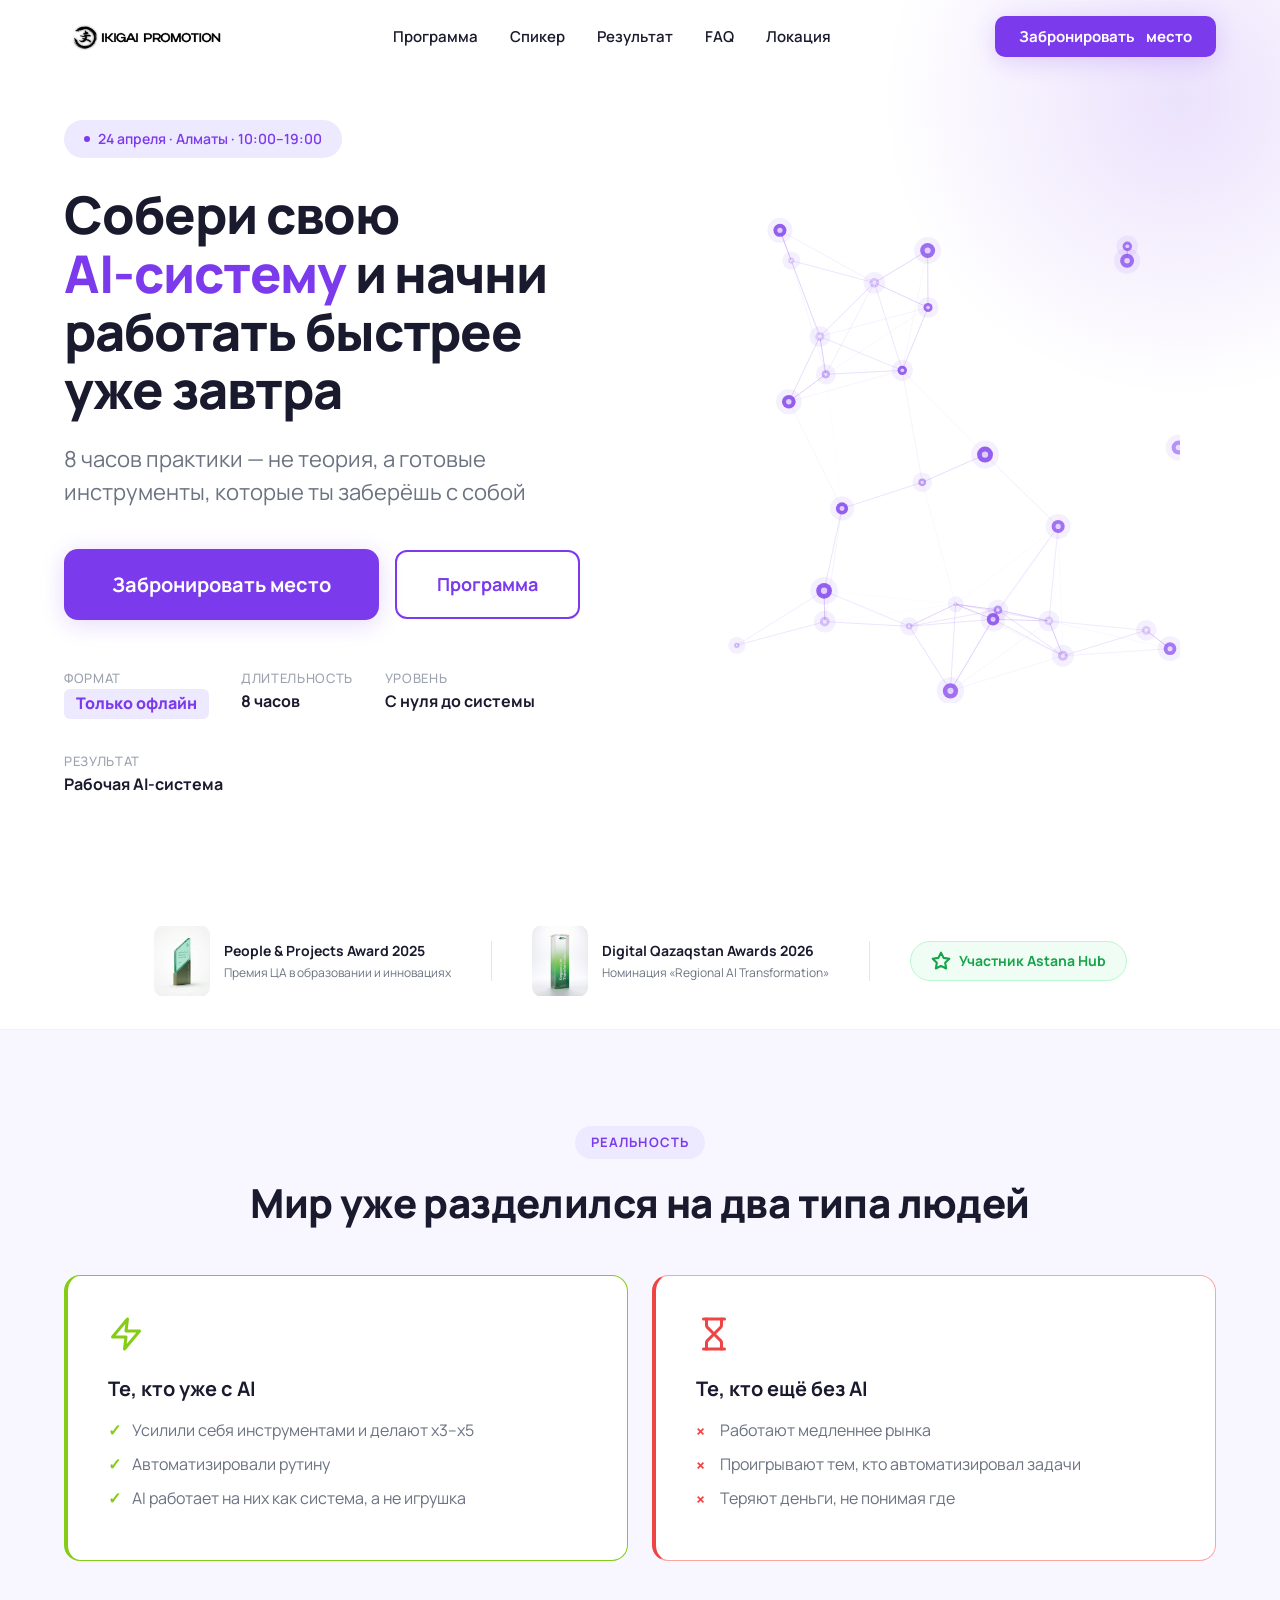
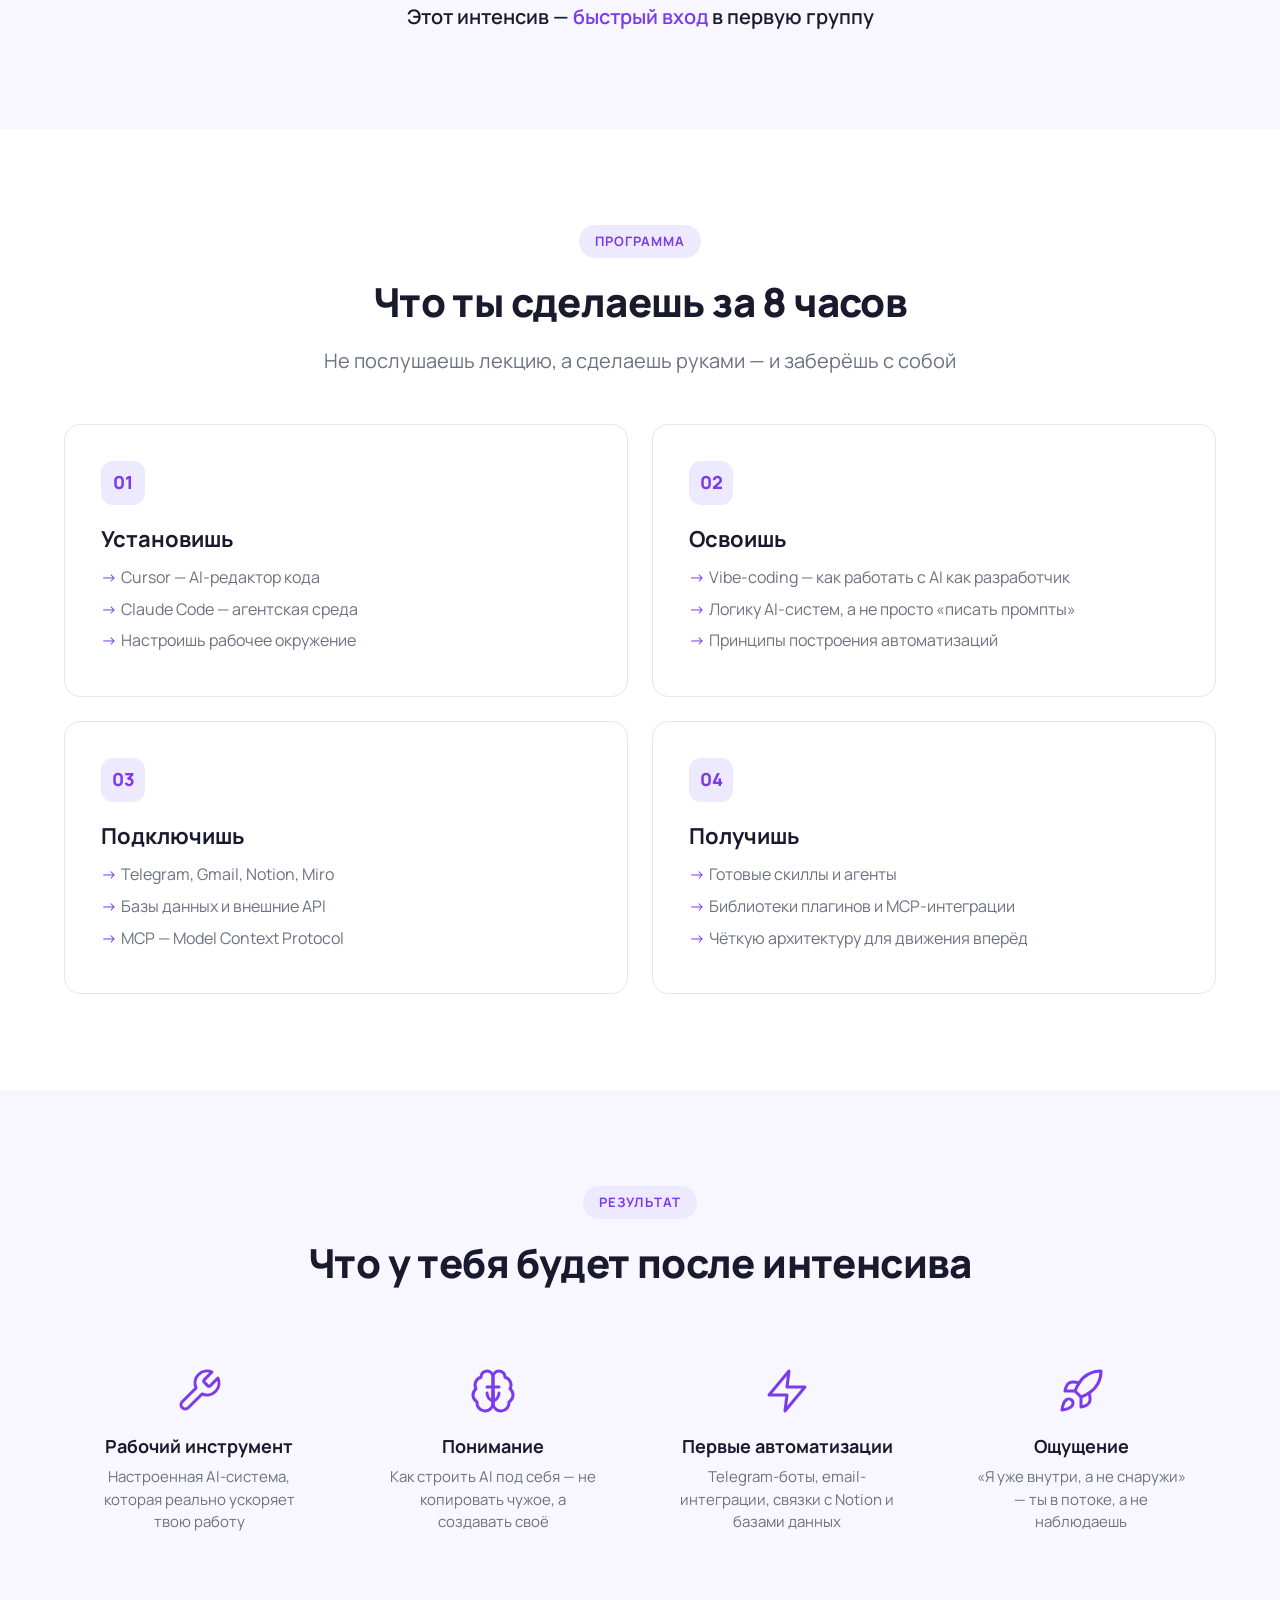
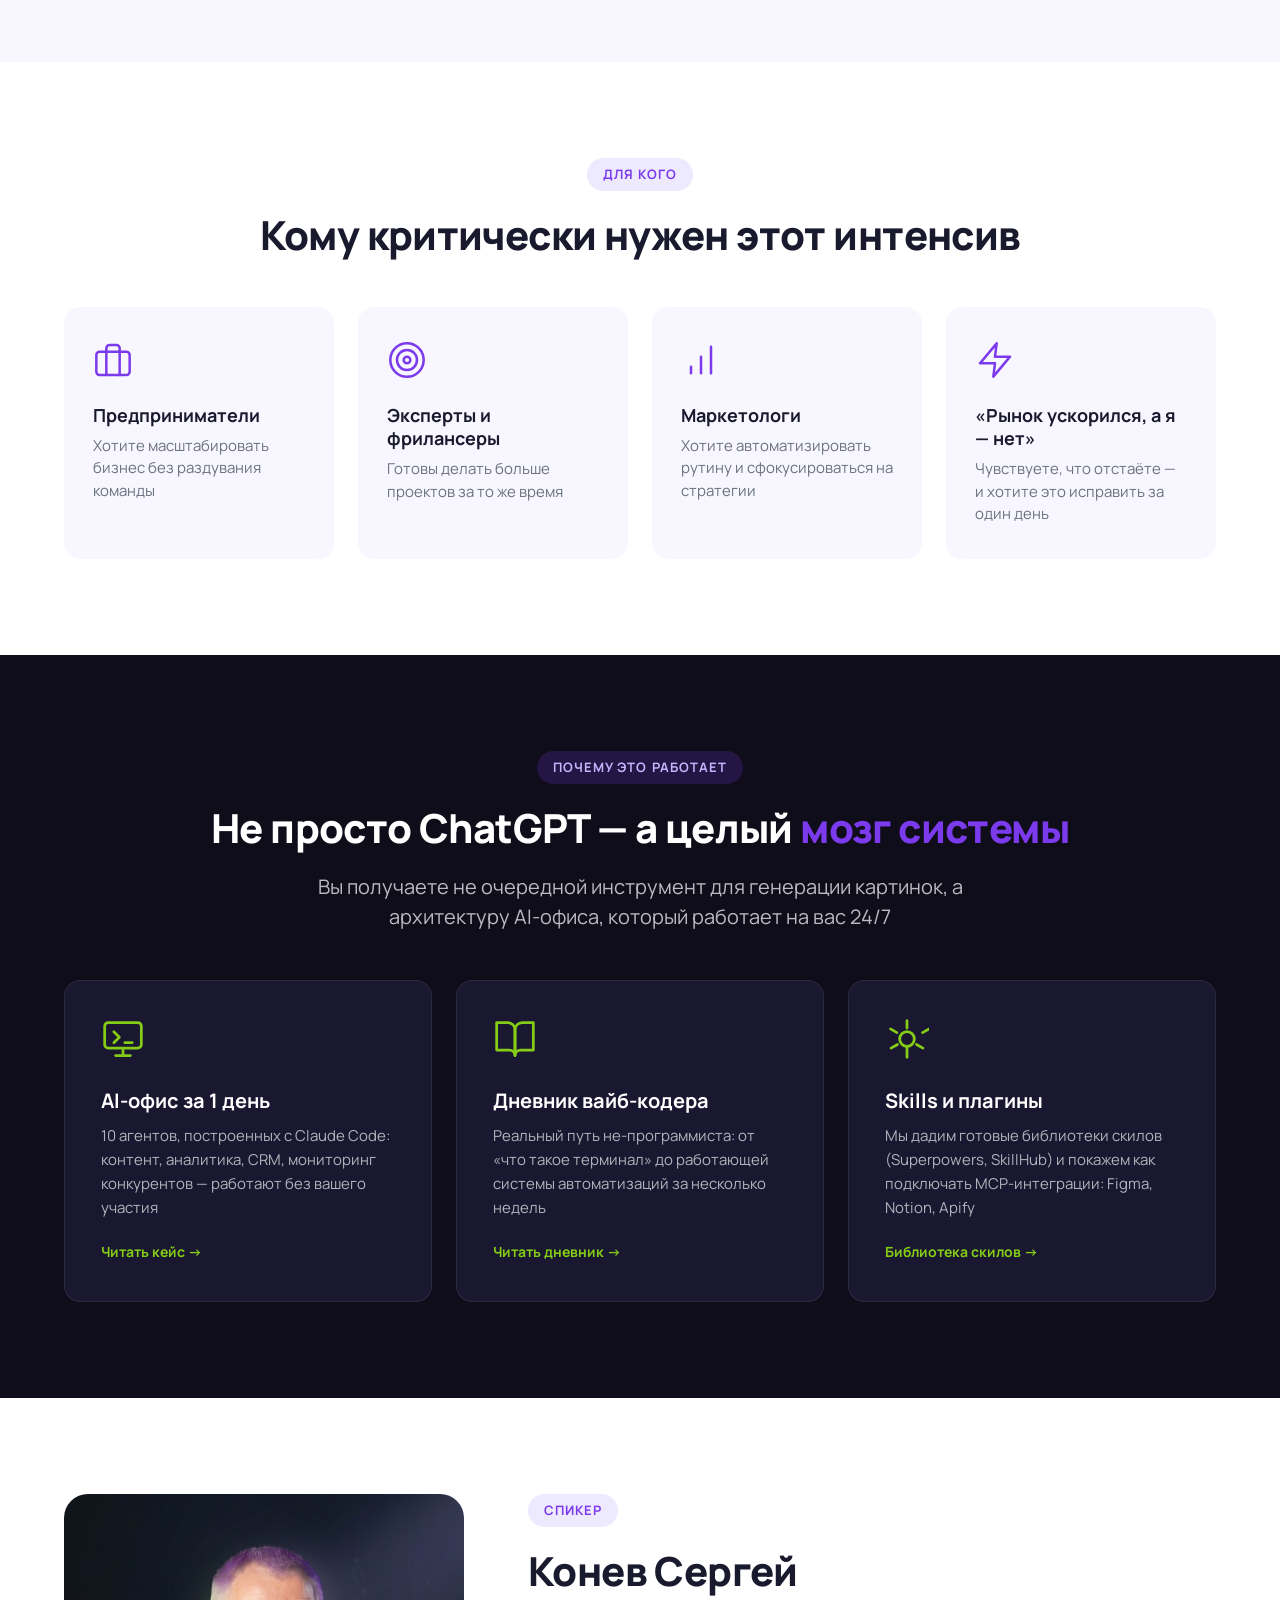
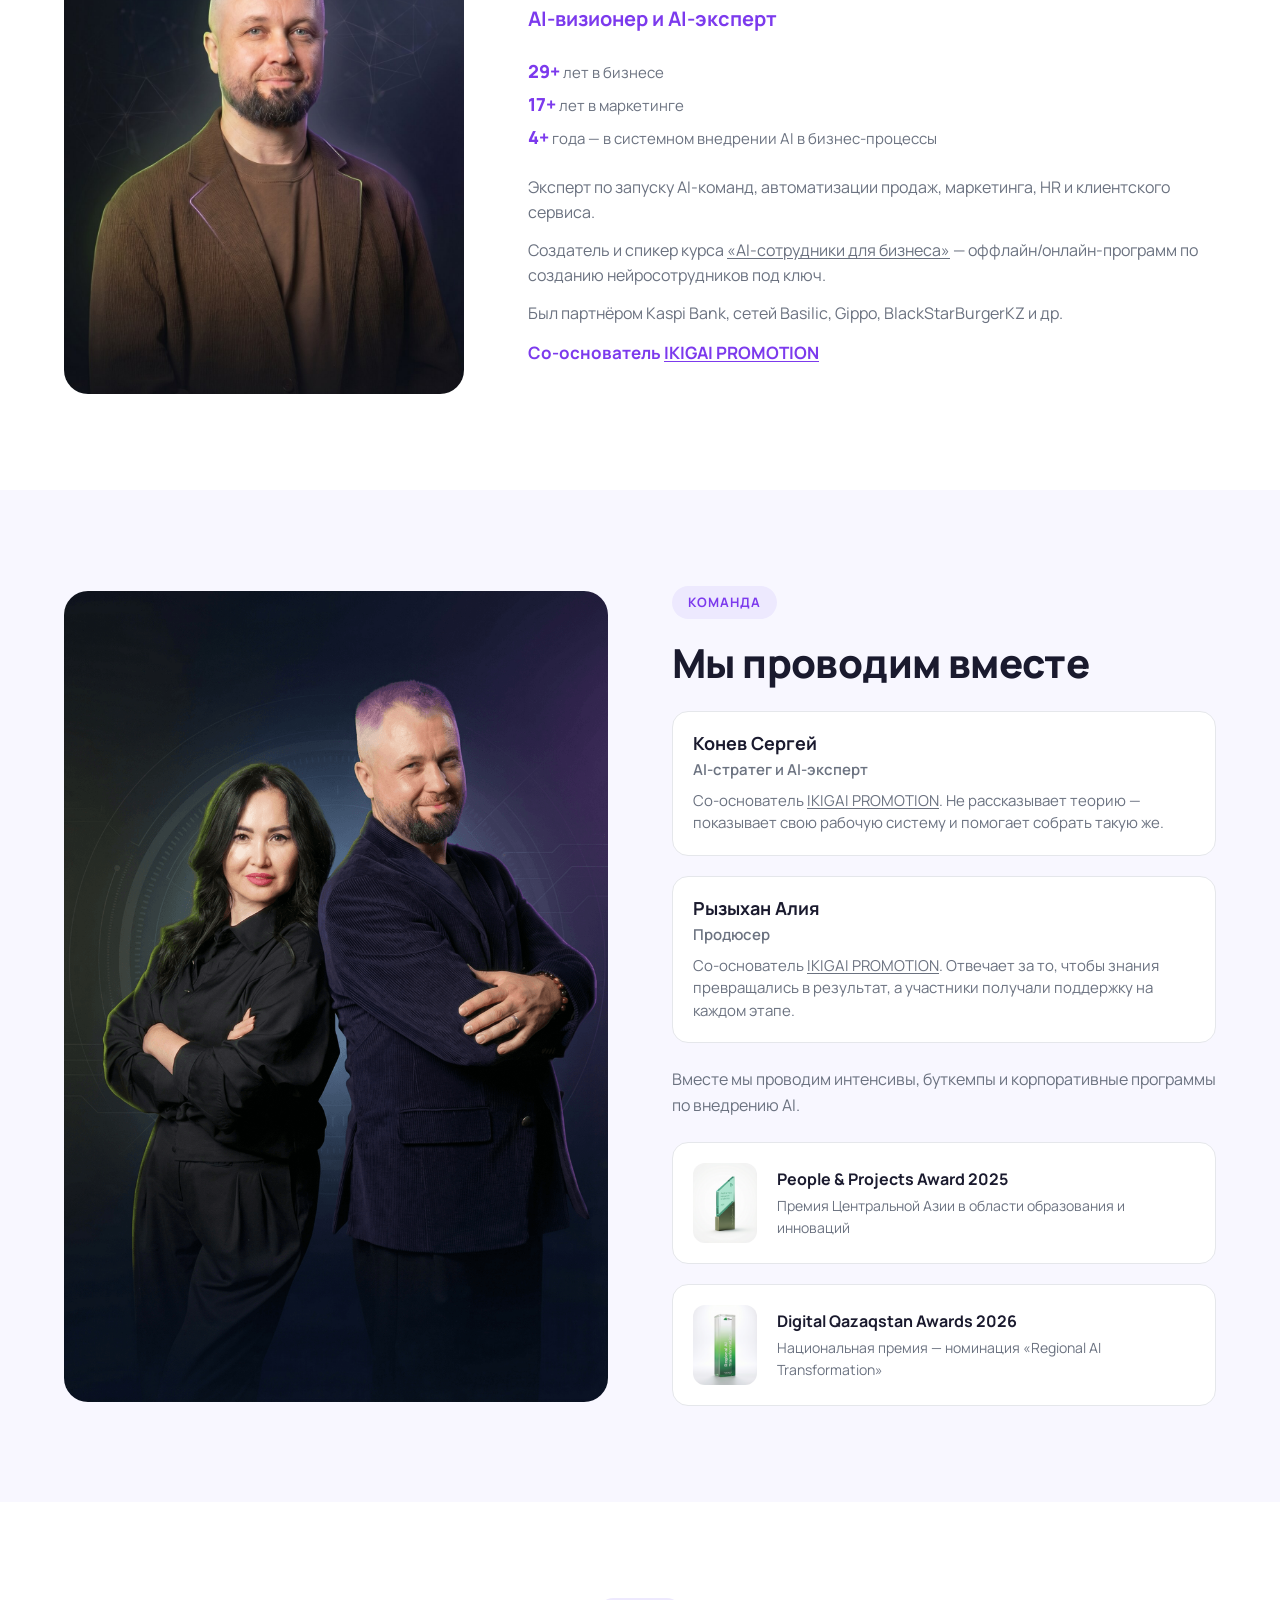
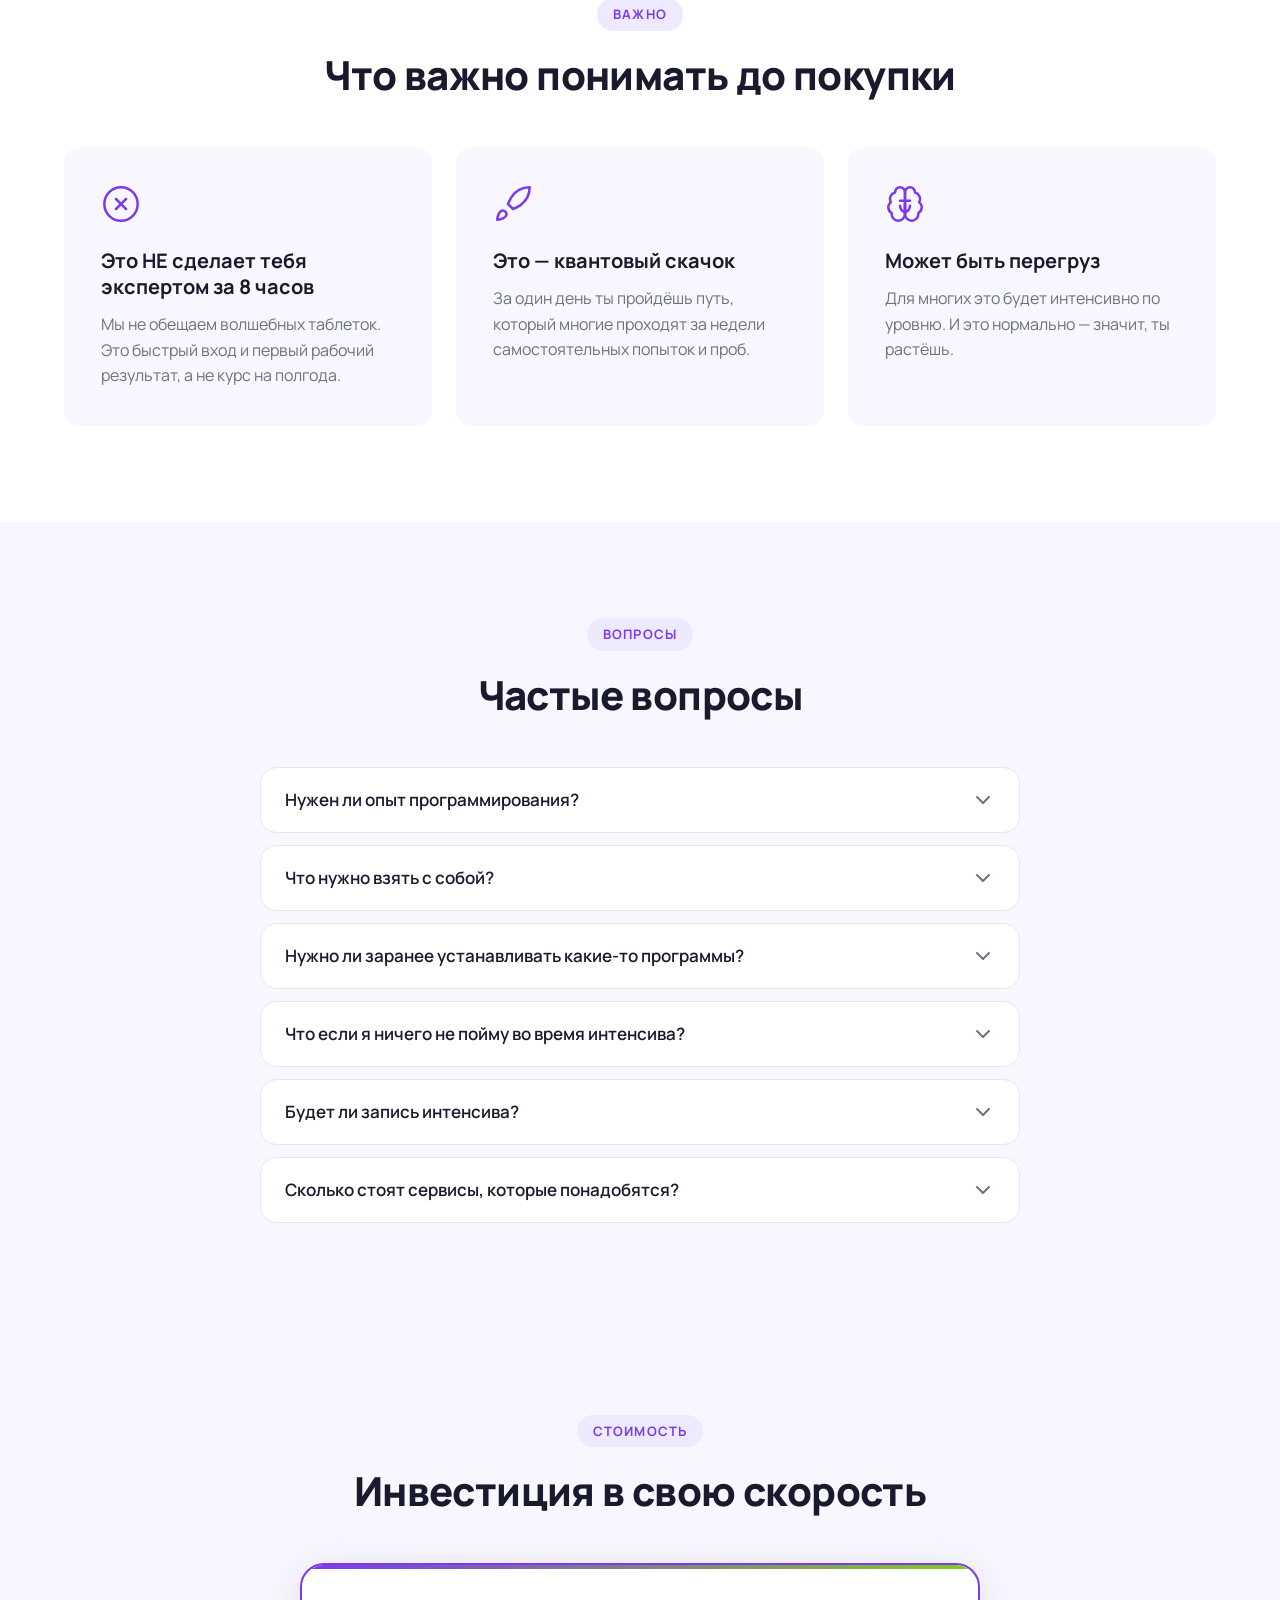
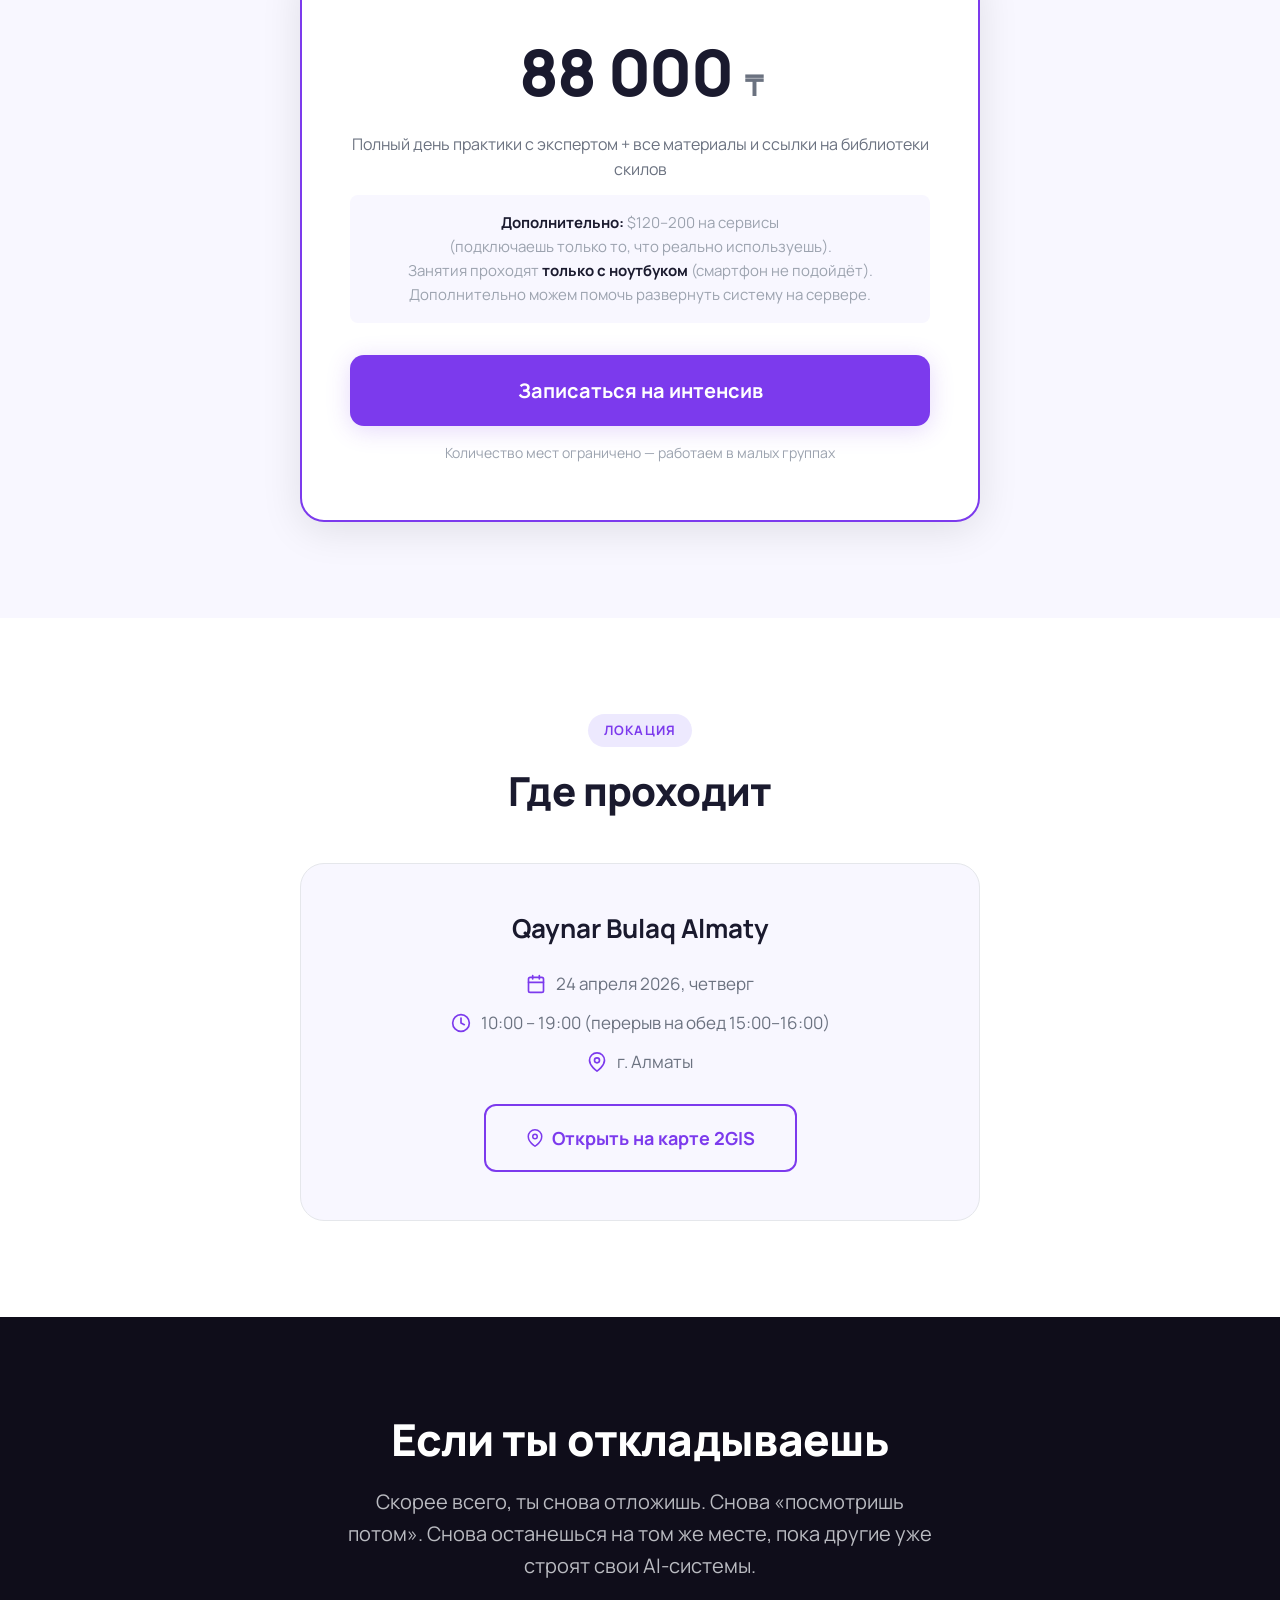
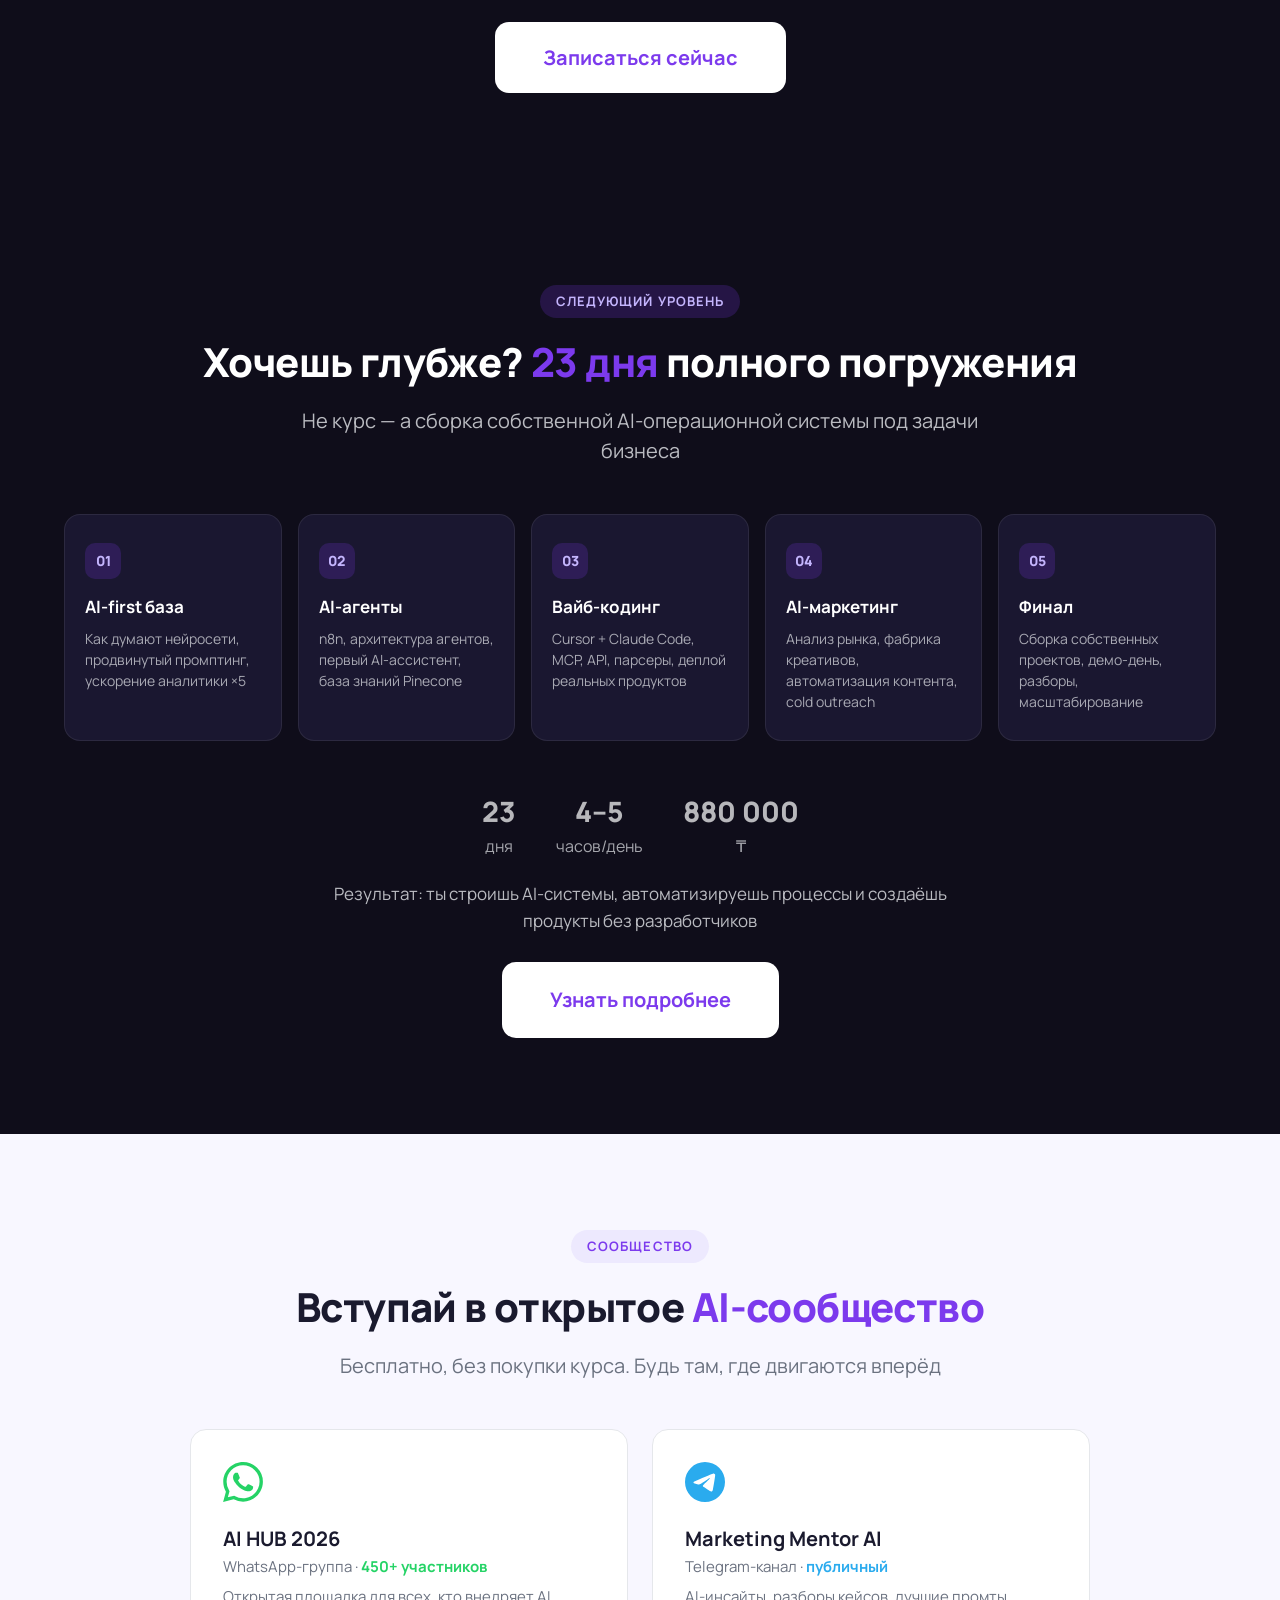
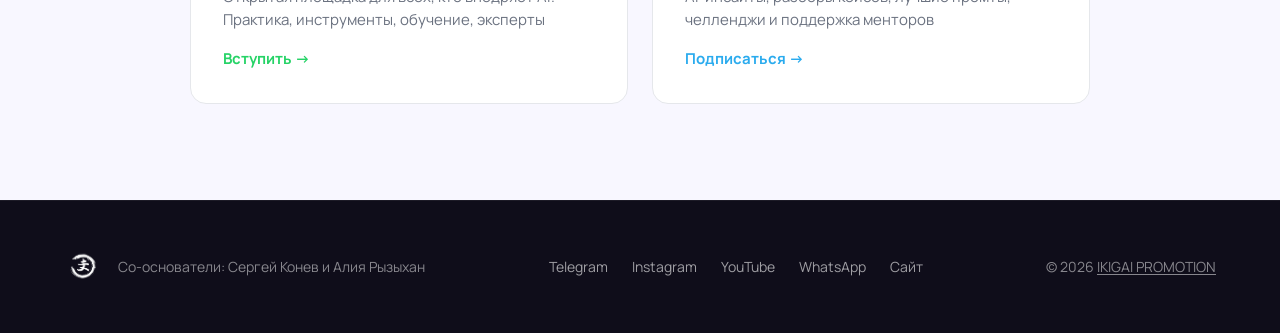
==== index.html @ 39a57497 "feat: лендинг AI-интенсива за 1 день — полная версия Включает: hero с датой, FAQ аккордеон, venue с " ====
<!DOCTYPE html>
<html lang="ru">
<head>
  <meta charset="UTF-8">
  <meta name="viewport" content="width=device-width, initial-scale=1.0">
  <title>AI-Интенсив за 1 день — IKIGAI PROMOTION</title>
  <meta name="description" content="Собери свою AI-систему и начни работать быстрее уже завтра. 8 часов практики: Cursor, Claude Code, MCP, автоматизации.">
  <link rel="icon" href="assets/favicon.png" type="image/png">
  <link rel="preconnect" href="https://fonts.googleapis.com">
  <link rel="preconnect" href="https://fonts.gstatic.com" crossorigin>
  <link href="https://fonts.googleapis.com/css2?family=Manrope:wght@400;500;600;700;800&display=swap" rel="stylesheet">
  <link rel="stylesheet" href="css/styles.css">
</head>
<body>

  <!-- ========== HEADER ========== -->
  <header class="header" id="header">
    <div class="container header__inner">
      <img src="assets/logo-dark.png" alt="IKIGAI PROMOTION" class="header__logo">
      <nav class="header__nav">
        <a href="#program" class="header__nav-link">Программа</a>
        <a href="#speaker" class="header__nav-link">Спикер</a>
        <a href="#results" class="header__nav-link">Результат</a>
        <a href="#faq" class="header__nav-link">FAQ</a>
        <a href="#venue" class="header__nav-link">Локация</a>
      </nav>
      <button type="button" class="btn btn--primary header__cta open-modal">
        <span>Забронировать&nbsp;</span>место
      </button>
    </div>
  </header>

  <!-- ========== 1. HERO ========== -->
  <section class="hero section" id="hero">
    <div class="container">
      <div class="hero__grid">
        <div class="hero__content fade-up">
          <div class="hero__badge">
            <span></span> 24 апреля &middot; Алматы &middot; 10:00&ndash;19:00
          </div>
          <h1>Собери свою <span class="highlight">AI&#8209;систему</span> и начни работать быстрее уже завтра</h1>
          <p class="hero__sub">8 часов практики &mdash; не теория, а готовые инструменты, которые ты заберёшь с собой</p>
          <div class="hero__cta">
            <button type="button" class="btn btn--primary btn--lg open-modal">Забронировать место</button>
            <a href="#program" class="btn btn--outline">Программа</a>
          </div>
          <div class="hero__meta">
            <div class="hero__meta-item hero__meta-item--accent">
              <span class="hero__meta-label">Формат</span>
              <span class="hero__meta-value">Только офлайн</span>
            </div>
            <div class="hero__meta-item">
              <span class="hero__meta-label">Длительность</span>
              <span class="hero__meta-value">8 часов</span>
            </div>
            <div class="hero__meta-item">
              <span class="hero__meta-label">Уровень</span>
              <span class="hero__meta-value">С нуля до системы</span>
            </div>
            <div class="hero__meta-item">
              <span class="hero__meta-label">Результат</span>
              <span class="hero__meta-value">Рабочая AI-система</span>
            </div>
          </div>
        </div>
        <div class="hero__visual fade-up">
          <div class="neural-net" id="neuralNet">
            <canvas id="neuralCanvas"></canvas>
          </div>
        </div>
      </div>
    </div>
  </section>

  <!-- ========== 1.5 CREDENTIALS ========== -->
  <section class="section credentials" id="credentials">
    <div class="container">
      <div class="credentials__inner fade-up">
        <a href="https://astanahub.com/ru/blog/ikigai-promotion-nominant-premii-people-projects-awards-2025" class="credentials__item credentials__link" target="_blank" rel="noopener">
          <div class="credentials__icon">
            <img src="award_people_projects.png" alt="People & Projects Award 2025">
          </div>
          <div class="credentials__text">
            <strong>People &amp; Projects Award 2025</strong>
            <span>Премия ЦА в образовании и инновациях</span>
          </div>
        </a>
        <div class="credentials__divider"></div>
        <a href="https://astanahub.com/ru/blog/ikigai-promotion-stala-pobeditelem-digital-qazaqstan-awards-2026-v-nominatsii-regional-ai-transformat" class="credentials__item credentials__link" target="_blank" rel="noopener">
          <div class="credentials__icon">
            <img src="award_digital_qazaqstan.png" alt="Digital Qazaqstan Awards 2026">
          </div>
          <div class="credentials__text">
            <strong>Digital Qazaqstan Awards 2026</strong>
            <span>Номинация &laquo;Regional AI Transformation&raquo;</span>
          </div>
        </a>
        <div class="credentials__divider"></div>
        <a href="https://astanahub.com/account/v2/company/13708/profile/activity/" class="credentials__item credentials__link" target="_blank" rel="noopener">
          <div class="credentials__badge-ah">
            <svg width="20" height="20" viewBox="0 0 24 24" fill="none" stroke="#16a34a" stroke-width="2.5" stroke-linecap="round" stroke-linejoin="round"><path d="M12 2l3.09 6.26L22 9.27l-5 4.87 1.18 6.88L12 17.77l-6.18 3.25L7 14.14 2 9.27l6.91-1.01L12 2z"/></svg>
            <span>Участник Astana Hub</span>
          </div>
        </a>
      </div>
    </div>
  </section>

  <!-- ========== 2. PROBLEM ========== -->
  <section class="section section--alt" id="problem">
    <div class="container">
      <div class="section-header fade-up">
        <div class="section-tag">Реальность</div>
        <h2>Мир уже разделился на&nbsp;два типа людей</h2>
      </div>
      <div class="problem__grid fade-up">
        <div class="problem__card problem__card--positive glow-card">
          <div class="problem__card-icon">
            <svg width="36" height="36" viewBox="0 0 24 24" fill="none" stroke="#84CC16" stroke-width="2" stroke-linecap="round" stroke-linejoin="round"><polygon points="13 2 3 14 12 14 11 22 21 10 12 10 13 2"/></svg>
          </div>
          <h3>Те, кто уже с AI</h3>
          <ul>
            <li>Усилили себя инструментами и делают x3&ndash;x5</li>
            <li>Автоматизировали рутину</li>
            <li>AI работает на них как система, а не игрушка</li>
          </ul>
        </div>
        <div class="problem__card problem__card--negative glow-card">
          <div class="problem__card-icon">
            <svg width="36" height="36" viewBox="0 0 24 24" fill="none" stroke="#EF4444" stroke-width="2" stroke-linecap="round" stroke-linejoin="round"><path d="M5 22h14"/><path d="M5 2h14"/><path d="M17 22v-4.172a2 2 0 0 0-.586-1.414L12 12l-4.414 4.414A2 2 0 0 0 7 17.828V22"/><path d="M7 2v4.172a2 2 0 0 0 .586 1.414L12 12l4.414-4.414A2 2 0 0 0 17 6.172V2"/></svg>
          </div>
          <h3>Те, кто ещё без AI</h3>
          <ul>
            <li>Работают медленнее рынка</li>
            <li>Проигрывают тем, кто автоматизировал задачи</li>
            <li>Теряют деньги, не понимая где</li>
          </ul>
        </div>
      </div>
      <p class="problem__bottom fade-up">
        Этот интенсив &mdash; <span class="highlight">быстрый вход</span> в&nbsp;первую группу
      </p>
    </div>
  </section>

  <!-- ========== 3. PROGRAM ========== -->
  <section class="section" id="program">
    <div class="container">
      <div class="section-header fade-up">
        <div class="section-tag">Программа</div>
        <h2>Что ты сделаешь за&nbsp;8 часов</h2>
        <p class="section-subtitle">Не послушаешь лекцию, а сделаешь руками &mdash; и заберёшь с собой</p>
      </div>
      <div class="program__grid">
        <div class="program__card glow-card fade-up">
          <div class="program__card-num">01</div>
          <h3>Установишь</h3>
          <ul>
            <li>Cursor &mdash; AI-редактор кода</li>
            <li>Claude Code &mdash; агентская среда</li>
            <li>Настроишь рабочее окружение</li>
          </ul>
        </div>
        <div class="program__card glow-card fade-up">
          <div class="program__card-num">02</div>
          <h3>Освоишь</h3>
          <ul>
            <li>Vibe-coding &mdash; как работать с AI как разработчик</li>
            <li>Логику AI-систем, а не просто &laquo;писать промпты&raquo;</li>
            <li>Принципы построения автоматизаций</li>
          </ul>
        </div>
        <div class="program__card glow-card fade-up">
          <div class="program__card-num">03</div>
          <h3>Подключишь</h3>
          <ul>
            <li>Telegram, Gmail, Notion, Miro</li>
            <li>Базы данных и внешние API</li>
            <li>MCP &mdash; Model Context Protocol</li>
          </ul>
        </div>
        <div class="program__card glow-card fade-up">
          <div class="program__card-num">04</div>
          <h3>Получишь</h3>
          <ul>
            <li>Готовые скиллы и агенты</li>
            <li>Библиотеки плагинов и MCP-интеграции</li>
            <li>Чёткую архитектуру для движения вперёд</li>
          </ul>
        </div>
      </div>
    </div>
  </section>

  <!-- ========== 4. RESULTS ========== -->
  <section class="section section--alt" id="results">
    <div class="container">
      <div class="section-header fade-up">
        <div class="section-tag">Результат</div>
        <h2>Что у тебя будет после интенсива</h2>
      </div>
      <div class="results__grid">
        <div class="results__card fade-up">
          <div class="results__icon">
            <svg width="48" height="48" viewBox="0 0 24 24" fill="none" stroke="#7C3AED" stroke-width="1.5" stroke-linecap="round" stroke-linejoin="round"><path d="M14.7 6.3a1 1 0 0 0 0 1.4l1.6 1.6a1 1 0 0 0 1.4 0l3.77-3.77a6 6 0 0 1-7.94 7.94l-6.91 6.91a2.12 2.12 0 0 1-3-3l6.91-6.91a6 6 0 0 1 7.94-7.94l-3.76 3.76z"/></svg>
          </div>
          <h3>Рабочий инструмент</h3>
          <p>Настроенная AI-система, которая реально ускоряет твою работу</p>
        </div>
        <div class="results__card fade-up">
          <div class="results__icon">
            <svg width="48" height="48" viewBox="0 0 24 24" fill="none" stroke="#7C3AED" stroke-width="1.5" stroke-linecap="round" stroke-linejoin="round"><path d="M12 5a3 3 0 1 0-5.997.125 4 4 0 0 0-2.526 5.77 4 4 0 0 0 .556 6.588A4 4 0 1 0 12 18Z"/><path d="M12 5a3 3 0 1 1 5.997.125 4 4 0 0 1 2.526 5.77 4 4 0 0 1-.556 6.588A4 4 0 1 1 12 18Z"/><path d="M15 13a4.5 4.5 0 0 1-3 4 4.5 4.5 0 0 1-3-4"/><path d="M12 18v-6"/><path d="M9 10h6"/></svg>
          </div>
          <h3>Понимание</h3>
          <p>Как строить AI под себя &mdash; не копировать чужое, а создавать своё</p>
        </div>
        <div class="results__card fade-up">
          <div class="results__icon">
            <svg width="48" height="48" viewBox="0 0 24 24" fill="none" stroke="#7C3AED" stroke-width="1.5" stroke-linecap="round" stroke-linejoin="round"><polygon points="13 2 3 14 12 14 11 22 21 10 12 10 13 2"/></svg>
          </div>
          <h3>Первые автоматизации</h3>
          <p>Telegram-боты, email-интеграции, связки с Notion и базами данных</p>
        </div>
        <div class="results__card fade-up">
          <div class="results__icon">
            <svg width="48" height="48" viewBox="0 0 24 24" fill="none" stroke="#7C3AED" stroke-width="1.5" stroke-linecap="round" stroke-linejoin="round"><path d="M4.5 16.5c-1.5 1.26-2 5-2 5s3.74-.5 5-2c.71-.84.7-2.13-.09-2.91a2.18 2.18 0 0 0-2.91-.09z"/><path d="m12 15-3-3a22 22 0 0 1 2-3.95A12.88 12.88 0 0 1 22 2c0 2.72-.78 7.5-6 11a22.35 22.35 0 0 1-4 2z"/><path d="M9 12H4s.55-3.03 2-4c1.62-1.08 5 0 5 0"/><path d="M12 15v5s3.03-.55 4-2c1.08-1.62 0-5 0-5"/></svg>
          </div>
          <h3>Ощущение</h3>
          <p>&laquo;Я уже внутри, а не снаружи&raquo; &mdash; ты в потоке, а не наблюдаешь</p>
        </div>
      </div>
    </div>
  </section>

  <!-- ========== 5. AUDIENCE ========== -->
  <section class="section" id="audience">
    <div class="container">
      <div class="section-header fade-up">
        <div class="section-tag">Для кого</div>
        <h2>Кому критически нужен этот интенсив</h2>
      </div>
      <div class="audience__grid">
        <div class="audience__card glow-card fade-up">
          <div class="audience__emoji">
            <svg width="40" height="40" viewBox="0 0 24 24" fill="none" stroke="#7C3AED" stroke-width="1.5" stroke-linecap="round" stroke-linejoin="round"><rect width="20" height="14" x="2" y="7" rx="2" ry="2"/><path d="M16 21V5a2 2 0 0 0-2-2h-4a2 2 0 0 0-2 2v16"/></svg>
          </div>
          <h3>Предприниматели</h3>
          <p>Хотите масштабировать бизнес без раздувания команды</p>
        </div>
        <div class="audience__card glow-card fade-up">
          <div class="audience__emoji">
            <svg width="40" height="40" viewBox="0 0 24 24" fill="none" stroke="#7C3AED" stroke-width="1.5" stroke-linecap="round" stroke-linejoin="round"><circle cx="12" cy="12" r="10"/><circle cx="12" cy="12" r="6"/><circle cx="12" cy="12" r="2"/></svg>
          </div>
          <h3>Эксперты и фрилансеры</h3>
          <p>Готовы делать больше проектов за то же время</p>
        </div>
        <div class="audience__card glow-card fade-up">
          <div class="audience__emoji">
            <svg width="40" height="40" viewBox="0 0 24 24" fill="none" stroke="#7C3AED" stroke-width="1.5" stroke-linecap="round" stroke-linejoin="round"><line x1="12" y1="20" x2="12" y2="10"/><line x1="18" y1="20" x2="18" y2="4"/><line x1="6" y1="20" x2="6" y2="16"/></svg>
          </div>
          <h3>Маркетологи</h3>
          <p>Хотите автоматизировать рутину и сфокусироваться на стратегии</p>
        </div>
        <div class="audience__card glow-card fade-up">
          <div class="audience__emoji">
            <svg width="40" height="40" viewBox="0 0 24 24" fill="none" stroke="#7C3AED" stroke-width="1.5" stroke-linecap="round" stroke-linejoin="round"><path d="M13 2L3 14h9l-1 8 10-12h-9l1-8z"/></svg>
          </div>
          <h3>&laquo;Рынок ускорился, а я &mdash; нет&raquo;</h3>
          <p>Чувствуете, что отстаёте &mdash; и хотите это исправить за один день</p>
        </div>
      </div>
    </div>
  </section>

  <!-- ========== 5.5 POWER — Сила Claude Code ========== -->
  <section class="section section--dark" id="power">
    <div class="container">
      <div class="section-header fade-up">
        <div class="section-tag">Почему это работает</div>
        <h2>Не просто ChatGPT &mdash; а целый <span class="highlight">мозг системы</span></h2>
        <p class="section-subtitle" style="color: var(--text-on-dark); opacity: 0.8;">Вы получаете не очередной инструмент для генерации картинок, а архитектуру AI-офиса, который работает на вас 24/7</p>
      </div>
      <div class="power__grid">
        <div class="power__card fade-up">
          <div class="power__card-icon">
            <svg width="44" height="44" viewBox="0 0 24 24" fill="none" stroke="#84CC16" stroke-width="1.5" stroke-linecap="round" stroke-linejoin="round"><rect x="2" y="3" width="20" height="14" rx="2"/><line x1="8" y1="21" x2="16" y2="21"/><line x1="12" y1="17" x2="12" y2="21"/><path d="m7 8 3 3-3 3"/><line x1="13" y1="14" x2="17" y2="14"/></svg>
          </div>
          <h3>AI-офис за 1 день</h3>
          <p>10 агентов, построенных с Claude Code: контент, аналитика, CRM, мониторинг конкурентов &mdash; работают без вашего участия</p>
          <a href="https://glaze-limburger-b5f.notion.site/AI-IKIGAI-1-10-Claude-Code-33679fffe53a8156b803cc7826e1a08a" class="power__link" target="_blank" rel="noopener">Читать кейс &rarr;</a>
        </div>
        <div class="power__card fade-up">
          <div class="power__card-icon">
            <svg width="44" height="44" viewBox="0 0 24 24" fill="none" stroke="#84CC16" stroke-width="1.5" stroke-linecap="round" stroke-linejoin="round"><path d="M2 3h6a4 4 0 0 1 4 4v14a3 3 0 0 0-3-3H2z"/><path d="M22 3h-6a4 4 0 0 0-4 4v14a3 3 0 0 1 3-3h7z"/></svg>
          </div>
          <h3>Дневник вайб-кодера</h3>
          <p>Реальный путь не-программиста: от &laquo;что такое терминал&raquo; до работающей системы автоматизаций за несколько недель</p>
          <a href="https://glaze-limburger-b5f.notion.site/33279fffe53a81d9a236e1e196877e79" class="power__link" target="_blank" rel="noopener">Читать дневник &rarr;</a>
        </div>
        <div class="power__card fade-up">
          <div class="power__card-icon">
            <svg width="44" height="44" viewBox="0 0 24 24" fill="none" stroke="#84CC16" stroke-width="1.5" stroke-linecap="round" stroke-linejoin="round"><path d="M12 2v4"/><path d="m6.8 15-3.5 2"/><path d="m20.7 17-3.5-2"/><path d="M6.5 8.5 3 6.5"/><path d="M20.5 8.5 24 6.5"/><circle cx="12" cy="12" r="4"/><path d="M12 16v6"/></svg>
          </div>
          <h3>Skills и плагины</h3>
          <p>Мы дадим готовые библиотеки скилов (Superpowers, SkillHub) и покажем как подключать MCP-интеграции: Figma, Notion, Apify</p>
          <a href="https://www.skillhub.club/" class="power__link" target="_blank" rel="noopener">Библиотека скилов &rarr;</a>
        </div>
      </div>
    </div>
  </section>

  <!-- ========== 6. SPEAKER (Конев Сергей) ========== -->
  <section class="section" id="speaker">
    <div class="container">
      <div class="speaker__layout fade-up">
        <div class="speaker__photo">
          <img src="sergey_konev_photo.jpg" alt="Конев Сергей — AI-визионер и AI-эксперт">
        </div>
        <div class="speaker__info">
          <div class="section-tag">Спикер</div>
          <h2>Конев Сергей</h2>
          <p class="speaker__title">AI-визионер и AI-эксперт</p>
          <div class="speaker__stats">
            <div class="speaker__stat"><strong>29+</strong> лет в бизнесе</div>
            <div class="speaker__stat"><strong>17+</strong> лет в маркетинге</div>
            <div class="speaker__stat"><strong>4+</strong> года &mdash; в системном внедрении AI в бизнес-процессы</div>
          </div>
          <div class="speaker__bio">
            <p>Эксперт по запуску AI-команд, автоматизации продаж, маркетинга, HR и клиентского сервиса.</p>
            <p>Создатель и спикер курса <a href="https://ikigaipromotion.kz/aiteamforbusiness" target="_blank" rel="noopener">&laquo;AI-сотрудники для бизнеса&raquo;</a> &mdash; оффлайн/онлайн-программ по созданию нейросотрудников под ключ.</p>
            <p>Был партнёром Kaspi Bank, сетей Basilic, Gippo, BlackStarBurgerKZ и др.</p>
            <p class="speaker__role-highlight">Со-основатель <a href="https://ikigaipromotion.kz/" target="_blank" rel="noopener">IKIGAI PROMOTION</a></p>
          </div>
        </div>
      </div>
    </div>
  </section>

  <!-- ========== 6.5 TEAM (Сергей + Алия) ========== -->
  <section class="section section--alt" id="team">
    <div class="container">
      <div class="team__layout fade-up">
        <div class="team__photo-block">
          <div class="team__photo">
            <img src="team_photo.png" alt="Сергей Конев и Алия Рызыхан — со-основатели IKIGAI PROMOTION">
          </div>
        </div>
        <div class="team__info">
          <div class="section-tag">Команда</div>
          <h2>Мы проводим вместе</h2>
          <div class="team__members">
            <div class="team__member">
              <h3>Конев Сергей</h3>
              <p class="team__member-role">AI-стратег и AI-эксперт</p>
              <p>Со-основатель <a href="https://ikigaipromotion.kz/" target="_blank" rel="noopener">IKIGAI PROMOTION</a>. Не рассказывает теорию &mdash; показывает свою рабочую систему и помогает собрать такую же.</p>
            </div>
            <div class="team__member">
              <h3>Рызыхан Алия</h3>
              <p class="team__member-role">Продюсер</p>
              <p>Со-основатель <a href="https://ikigaipromotion.kz/" target="_blank" rel="noopener">IKIGAI PROMOTION</a>. Отвечает за то, чтобы знания превращались в результат, а участники получали поддержку на каждом этапе.</p>
            </div>
          </div>
          <p class="team__together">Вместе мы проводим интенсивы, буткемпы и корпоративные программы по внедрению AI.</p>
          <div class="team__awards">
            <a href="https://astanahub.com/ru/blog/ikigai-promotion-nominant-premii-people-projects-awards-2025" class="award award--link" target="_blank" rel="noopener">
              <div class="award__icon">
                <img src="award_people_projects.png" alt="People & Projects Award 2025">
              </div>
              <div class="award__text">
                <h4>People &amp; Projects Award 2025</h4>
                <p>Премия Центральной Азии в области образования и инноваций</p>
              </div>
            </a>
            <a href="https://astanahub.com/ru/blog/ikigai-promotion-stala-pobeditelem-digital-qazaqstan-awards-2026-v-nominatsii-regional-ai-transformat" class="award award--link" target="_blank" rel="noopener">
              <div class="award__icon">
                <img src="award_digital_qazaqstan.png" alt="Digital Qazaqstan Awards 2026">
              </div>
              <div class="award__text">
                <h4>Digital Qazaqstan Awards 2026</h4>
                <p>Национальная премия &mdash; номинация &laquo;Regional AI Transformation&raquo;</p>
              </div>
            </a>
          </div>
        </div>
      </div>
    </div>
  </section>

  <!-- ========== 7. EXPECTATIONS ========== -->
  <section class="section" id="expectations">
    <div class="container">
      <div class="section-header fade-up">
        <div class="section-tag">Важно</div>
        <h2>Что важно понимать до покупки</h2>
      </div>
      <div class="expect__grid">
        <div class="expect__card glow-card fade-up">
          <div class="expect__card-icon">
            <svg width="40" height="40" viewBox="0 0 24 24" fill="none" stroke="#7C3AED" stroke-width="1.5" stroke-linecap="round" stroke-linejoin="round"><circle cx="12" cy="12" r="10"/><line x1="15" y1="9" x2="9" y2="15"/><line x1="9" y1="9" x2="15" y2="15"/></svg>
          </div>
          <h3>Это НЕ сделает тебя экспертом за 8 часов</h3>
          <p>Мы не обещаем волшебных таблеток. Это быстрый вход и первый рабочий результат, а не курс на полгода.</p>
        </div>
        <div class="expect__card glow-card fade-up">
          <div class="expect__card-icon">
            <svg width="40" height="40" viewBox="0 0 24 24" fill="none" stroke="#7C3AED" stroke-width="1.5" stroke-linecap="round" stroke-linejoin="round"><path d="M4.5 16.5c-1.5 1.26-2 5-2 5s3.74-.5 5-2c.71-.84.7-2.13-.09-2.91a2.18 2.18 0 0 0-2.91-.09z"/><path d="m12 15-3-3a22 22 0 0 1 2-3.95A12.88 12.88 0 0 1 22 2c0 2.72-.78 7.5-6 11a22.35 22.35 0 0 1-4 2z"/></svg>
          </div>
          <h3>Это &mdash; квантовый скачок</h3>
          <p>За один день ты пройдёшь путь, который многие проходят за недели самостоятельных попыток и проб.</p>
        </div>
        <div class="expect__card glow-card fade-up">
          <div class="expect__card-icon">
            <svg width="40" height="40" viewBox="0 0 24 24" fill="none" stroke="#7C3AED" stroke-width="1.5" stroke-linecap="round" stroke-linejoin="round"><path d="M12 5a3 3 0 1 0-5.997.125 4 4 0 0 0-2.526 5.77 4 4 0 0 0 .556 6.588A4 4 0 1 0 12 18Z"/><path d="M12 5a3 3 0 1 1 5.997.125 4 4 0 0 1 2.526 5.77 4 4 0 0 1-.556 6.588A4 4 0 1 1 12 18Z"/><path d="M15 13a4.5 4.5 0 0 1-3 4 4.5 4.5 0 0 1-3-4"/><path d="M12 18v-6"/><path d="M9 10h6"/></svg>
          </div>
          <h3>Может быть перегруз</h3>
          <p>Для многих это будет интенсивно по уровню. И это нормально &mdash; значит, ты растёшь.</p>
        </div>
      </div>
    </div>
  </section>

  <!-- ========== 7.5 FAQ ========== -->
  <section class="section section--alt" id="faq">
    <div class="container">
      <div class="section-header fade-up">
        <div class="section-tag">Вопросы</div>
        <h2>Частые вопросы</h2>
      </div>
      <div class="faq__list fade-up">
        <div class="faq__item">
          <button class="faq__question" type="button">
            <span>Нужен ли опыт программирования?</span>
            <svg class="faq__chevron" width="24" height="24" viewBox="0 0 24 24" fill="none" stroke="currentColor" stroke-width="2" stroke-linecap="round" stroke-linejoin="round"><polyline points="6 9 12 15 18 9"/></svg>
          </button>
          <div class="faq__answer">
            <p>Нет. Интенсив разработан для не-программистов &mdash; предпринимателей, маркетологов, экспертов. Мы начинаем с установки инструментов и идём пошагово. Опыт в коде не нужен.</p>
          </div>
        </div>
        <div class="faq__item">
          <button class="faq__question" type="button">
            <span>Что нужно взять с собой?</span>
            <svg class="faq__chevron" width="24" height="24" viewBox="0 0 24 24" fill="none" stroke="currentColor" stroke-width="2" stroke-linecap="round" stroke-linejoin="round"><polyline points="6 9 12 15 18 9"/></svg>
          </button>
          <div class="faq__answer">
            <p>Ноутбук (MacOS или Windows) и зарядку. Смартфон не подойдёт &mdash; нужна полноценная операционная система для работы с AI-инструментами.</p>
          </div>
        </div>
        <div class="faq__item">
          <button class="faq__question" type="button">
            <span>Нужно ли заранее устанавливать какие-то программы?</span>
            <svg class="faq__chevron" width="24" height="24" viewBox="0 0 24 24" fill="none" stroke="currentColor" stroke-width="2" stroke-linecap="round" stroke-linejoin="round"><polyline points="6 9 12 15 18 9"/></svg>
          </button>
          <div class="faq__answer">
            <p>Нет, всё установим вместе на месте. Это часть программы &mdash; первый блок посвящён настройке рабочего окружения: Cursor, Claude Code и всех нужных инструментов.</p>
          </div>
        </div>
        <div class="faq__item">
          <button class="faq__question" type="button">
            <span>Что если я ничего не пойму во время интенсива?</span>
            <svg class="faq__chevron" width="24" height="24" viewBox="0 0 24 24" fill="none" stroke="currentColor" stroke-width="2" stroke-linecap="round" stroke-linejoin="round"><polyline points="6 9 12 15 18 9"/></svg>
          </button>
          <div class="faq__answer">
            <p>Это нормально. Мы работаем в малых группах, чтобы каждый получил внимание. Ощущение перегруза &mdash; признак роста. После интенсива все материалы и ссылки остаются у вас.</p>
          </div>
        </div>
        <div class="faq__item">
          <button class="faq__question" type="button">
            <span>Будет ли запись интенсива?</span>
            <svg class="faq__chevron" width="24" height="24" viewBox="0 0 24 24" fill="none" stroke="currentColor" stroke-width="2" stroke-linecap="round" stroke-linejoin="round"><polyline points="6 9 12 15 18 9"/></svg>
          </button>
          <div class="faq__answer">
            <p>Нет, это только офлайн-формат. Ценность именно в практике руками под руководством спикера. Все материалы, ссылки на библиотеки скилов и инструкции &mdash; останутся у вас навсегда.</p>
          </div>
        </div>
        <div class="faq__item">
          <button class="faq__question" type="button">
            <span>Сколько стоят сервисы, которые понадобятся?</span>
            <svg class="faq__chevron" width="24" height="24" viewBox="0 0 24 24" fill="none" stroke="currentColor" stroke-width="2" stroke-linecap="round" stroke-linejoin="round"><polyline points="6 9 12 15 18 9"/></svg>
          </button>
          <div class="faq__answer">
            <p>Дополнительно $120&ndash;200 на подписки (Claude Pro, Cursor и др.). Вы подключаете только то, что реально используете &mdash; мы подскажем, что нужно именно вам.</p>
          </div>
        </div>
      </div>
    </div>
  </section>

  <!-- ========== 8. PRICING ========== -->
  <section class="section section--alt" id="pricing">
    <div class="container">
      <div class="section-header fade-up">
        <div class="section-tag">Стоимость</div>
        <h2>Инвестиция в свою скорость</h2>
      </div>
      <div class="pricing__card fade-up">
        <div class="pricing__amount">88 000 <span class="pricing__currency">&#8376;</span></div>
        <p class="pricing__note">Полный день практики с экспертом + все материалы и ссылки на библиотеки скилов</p>
        <div class="pricing__extras">
          <strong>Дополнительно:</strong> $120&ndash;200 на сервисы<br>
          (подключаешь только то, что реально используешь).<br>
          Занятия проходят <strong>только с ноутбуком</strong> (смартфон не подойдёт).<br>
          Дополнительно можем помочь развернуть систему на сервере.
        </div>
        <div class="pricing__cta">
          <button type="button" class="btn btn--primary btn--lg open-modal" id="cta-main">Записаться на интенсив</button>
        </div>
        <p class="pricing__guarantee">Количество мест ограничено &mdash; работаем в малых группах</p>
      </div>
    </div>
  </section>

  <!-- ========== 8.5 VENUE ========== -->
  <section class="section" id="venue">
    <div class="container">
      <div class="section-header fade-up">
        <div class="section-tag">Локация</div>
        <h2>Где проходит</h2>
      </div>
      <div class="venue__card fade-up">
        <div class="venue__info">
          <h3>Qaynar Bulaq Almaty</h3>
          <div class="venue__details">
            <div class="venue__detail">
              <svg width="20" height="20" viewBox="0 0 24 24" fill="none" stroke="currentColor" stroke-width="2" stroke-linecap="round" stroke-linejoin="round"><rect x="3" y="4" width="18" height="18" rx="2" ry="2"/><line x1="16" y1="2" x2="16" y2="6"/><line x1="8" y1="2" x2="8" y2="6"/><line x1="3" y1="10" x2="21" y2="10"/></svg>
              <span>24 апреля 2026, четверг</span>
            </div>
            <div class="venue__detail">
              <svg width="20" height="20" viewBox="0 0 24 24" fill="none" stroke="currentColor" stroke-width="2" stroke-linecap="round" stroke-linejoin="round"><circle cx="12" cy="12" r="10"/><polyline points="12 6 12 12 16 14"/></svg>
              <span>10:00 &ndash; 19:00 (перерыв на обед 15:00&ndash;16:00)</span>
            </div>
            <div class="venue__detail">
              <svg width="20" height="20" viewBox="0 0 24 24" fill="none" stroke="currentColor" stroke-width="2" stroke-linecap="round" stroke-linejoin="round"><path d="M21 10c0 7-9 13-9 13s-9-6-9-13a9 9 0 0 1 18 0z"/><circle cx="12" cy="10" r="3"/></svg>
              <span>г. Алматы</span>
            </div>
          </div>
          <a href="https://2gis.kz/almaty/geo/70000001055058633" class="btn btn--outline venue__map-btn" target="_blank" rel="noopener">
            <svg width="18" height="18" viewBox="0 0 24 24" fill="none" stroke="currentColor" stroke-width="2" stroke-linecap="round" stroke-linejoin="round"><path d="M21 10c0 7-9 13-9 13s-9-6-9-13a9 9 0 0 1 18 0z"/><circle cx="12" cy="10" r="3"/></svg>
            Открыть на карте 2GIS
          </a>
        </div>
      </div>
    </div>
  </section>

  <!-- ========== 9. URGENCY ========== -->
  <section class="section section--dark urgency" id="urgency">
    <div class="container fade-up">
      <h2>Если ты откладываешь</h2>
      <p class="urgency__text">
        Скорее всего, ты снова отложишь. Снова &laquo;посмотришь потом&raquo;.
        Снова останешься на том же месте, пока другие уже строят свои AI-системы.
      </p>
      <button type="button" class="btn btn--white btn--lg open-modal">Записаться сейчас</button>
    </div>
  </section>

  <!-- ========== 10. UPSELL ========== -->
  <section class="section section--dark" id="upsell">
    <div class="container">
      <div class="section-header fade-up">
        <div class="section-tag">Следующий уровень</div>
        <h2>Хочешь глубже? <span class="highlight">23 дня</span> полного погружения</h2>
        <p class="section-subtitle" style="color: var(--text-on-dark); opacity: 0.8;">Не курс &mdash; а сборка собственной AI-операционной системы под задачи бизнеса</p>
      </div>
      <div class="upsell__grid fade-up">
        <div class="upsell__step">
          <div class="upsell__step-num">01</div>
          <h4>AI-first база</h4>
          <p>Как думают нейросети, продвинутый промптинг, ускорение аналитики &times;5</p>
        </div>
        <div class="upsell__step">
          <div class="upsell__step-num">02</div>
          <h4>AI-агенты</h4>
          <p>n8n, архитектура агентов, первый AI-ассистент, база знаний Pinecone</p>
        </div>
        <div class="upsell__step">
          <div class="upsell__step-num">03</div>
          <h4>Вайб-кодинг</h4>
          <p>Cursor + Claude Code, MCP, API, парсеры, деплой реальных продуктов</p>
        </div>
        <div class="upsell__step">
          <div class="upsell__step-num">04</div>
          <h4>AI-маркетинг</h4>
          <p>Анализ рынка, фабрика креативов, автоматизация контента, cold outreach</p>
        </div>
        <div class="upsell__step">
          <div class="upsell__step-num">05</div>
          <h4>Финал</h4>
          <p>Сборка собственных проектов, демо-день, разборы, масштабирование</p>
        </div>
      </div>
      <div class="upsell__bottom fade-up">
        <div class="upsell__meta">
          <div class="upsell__meta-item"><strong>23</strong> дня</div>
          <div class="upsell__meta-item"><strong>4&ndash;5</strong> часов/день</div>
          <div class="upsell__meta-item"><strong>880 000</strong> &#8376;</div>
        </div>
        <p class="upsell__result">Результат: ты строишь AI-системы, автоматизируешь процессы и создаёшь продукты без разработчиков</p>
        <a href="https://docs.google.com/document/d/13WXqNjwHPigDGHyyve1oSZxhpYAw7i2lqGp8EzKLoZg/edit?usp=sharing" class="btn btn--white btn--lg" target="_blank" rel="noopener">Узнать подробнее</a>
      </div>
    </div>
  </section>

  <!-- ========== 10.5 COMMUNITY ========== -->
  <section class="section section--alt" id="community">
    <div class="container">
      <div class="section-header fade-up">
        <div class="section-tag">Сообщество</div>
        <h2>Вступай в открытое <span class="highlight">AI-сообщество</span></h2>
        <p class="section-subtitle">Бесплатно, без покупки курса. Будь там, где двигаются вперёд</p>
      </div>
      <div class="community__grid fade-up">
        <a href="https://chat.whatsapp.com/EQqaPOPurZD56Aot1HiXo4" class="community__card community__card--wa" target="_blank" rel="noopener">
          <div class="community__icon">
            <svg width="40" height="40" viewBox="0 0 24 24" fill="#25D366"><path d="M17.472 14.382c-.297-.149-1.758-.867-2.03-.967-.273-.099-.471-.148-.67.15-.197.297-.767.966-.94 1.164-.173.199-.347.223-.644.075-.297-.15-1.255-.463-2.39-1.475-.883-.788-1.48-1.761-1.653-2.059-.173-.297-.018-.458.13-.606.134-.133.298-.347.446-.52.149-.174.198-.298.298-.497.099-.198.05-.371-.025-.52-.075-.149-.669-1.612-.916-2.207-.242-.579-.487-.5-.669-.51-.173-.008-.371-.01-.57-.01-.198 0-.52.074-.792.372-.272.297-1.04 1.016-1.04 2.479 0 1.462 1.065 2.875 1.213 3.074.149.198 2.096 3.2 5.077 4.487.709.306 1.262.489 1.694.625.712.227 1.36.195 1.871.118.571-.085 1.758-.719 2.006-1.413.248-.694.248-1.289.173-1.413-.074-.124-.272-.198-.57-.347m-5.421 7.403h-.004a9.87 9.87 0 01-5.031-1.378l-.361-.214-3.741.982.998-3.648-.235-.374a9.86 9.86 0 01-1.51-5.26c.001-5.45 4.436-9.884 9.888-9.884 2.64 0 5.122 1.03 6.988 2.898a9.825 9.825 0 012.893 6.994c-.003 5.45-4.437 9.884-9.885 9.884m8.413-18.297A11.815 11.815 0 0012.05 0C5.495 0 .16 5.335.157 11.892c0 2.096.547 4.142 1.588 5.945L.057 24l6.305-1.654a11.882 11.882 0 005.683 1.448h.005c6.554 0 11.89-5.335 11.893-11.893a11.821 11.821 0 00-3.48-8.413z"/></svg>
          </div>
          <div class="community__info">
            <h3>AI HUB 2026</h3>
            <p class="community__meta-line">WhatsApp-группа &middot; <strong>450+ участников</strong></p>
            <p>Открытая площадка для всех, кто внедряет AI. Практика, инструменты, обучение, эксперты</p>
          </div>
          <span class="community__join">Вступить &rarr;</span>
        </a>
        <a href="https://t.me/marketingmentorai" class="community__card community__card--tg" target="_blank" rel="noopener">
          <div class="community__icon">
            <svg width="40" height="40" viewBox="0 0 24 24" fill="#2AABEE"><path d="M11.944 0A12 12 0 000 12a12 12 0 0012 12 12 12 0 0012-12A12 12 0 0012 0h-.056zm5.654 7.238c.126-.002.262.032.344.088.07.047.117.117.135.21.015.072.034.237.019.368-.18 1.9-.962 6.502-1.36 8.627-.168.9-.499 1.201-.82 1.23-.696.064-1.225-.46-1.9-.902-1.056-.692-1.653-1.123-2.678-1.799-1.185-.781-.417-1.21.258-1.911.177-.184 3.247-2.977 3.307-3.23.007-.032.014-.15-.056-.212s-.174-.041-.249-.024c-.106.024-1.793 1.14-5.061 3.345-.479.33-.913.49-1.302.48-.428-.008-1.252-.241-1.865-.44-.752-.244-1.349-.374-1.297-.789.027-.216.325-.437.893-.663 3.498-1.524 5.83-2.529 6.998-3.014 3.332-1.386 4.025-1.627 4.476-1.635z"/></svg>
          </div>
          <div class="community__info">
            <h3>Marketing Mentor AI</h3>
            <p class="community__meta-line">Telegram-канал &middot; <strong>публичный</strong></p>
            <p>AI-инсайты, разборы кейсов, лучшие промты, челленджи и поддержка менторов</p>
          </div>
          <span class="community__join">Подписаться &rarr;</span>
        </a>
      </div>
    </div>
  </section>

  <!-- ========== 11. FOOTER ========== -->
  <footer class="footer">
    <div class="container footer__inner">
      <div class="footer__brand">
        <img src="assets/logo-light.png" alt="IKIGAI PROMOTION" class="footer__logo">
        <span class="footer__text">Со-основатели: Сергей Конев и Алия Рызыхан</span>
      </div>
      <div class="footer__links">
        <a href="https://t.me/ktotothu" target="_blank" rel="noopener">Telegram</a>
        <a href="https://www.instagram.com/marketingmentorai/" target="_blank" rel="noopener">Instagram</a>
        <a href="https://www.youtube.com/@marketingmentorai" target="_blank" rel="noopener">YouTube</a>
        <a href="https://wa.me/77751221177" target="_blank" rel="noopener">WhatsApp</a>
        <a href="https://ikigaipromotion.kz" target="_blank" rel="noopener">Сайт</a>
      </div>
      <span class="footer__text">&copy; 2026 <a href="https://ikigaipromotion.kz/" target="_blank" rel="noopener">IKIGAI PROMOTION</a></span>
    </div>
  </footer>

  <!-- ========== MODAL ========== -->
  <div class="modal-overlay" id="modalOverlay">
    <div class="modal">
      <button class="modal__close" id="modalClose" aria-label="Закрыть">&times;</button>
      <h3 class="modal__title">Записаться на интенсив</h3>
      <form class="modal__form" id="modalForm">
        <input type="text" class="modal__input" id="modalName" placeholder="Имя" required>
        <input type="tel" class="modal__input" id="modalPhone" placeholder="Номер WhatsApp" required>
        <button type="submit" class="btn btn--primary btn--lg modal__submit">Отправить</button>
      </form>
      <div class="modal__success" id="modalSuccess" style="display:none;">
        <p>Спасибо! Мы свяжемся с вами в ближайшее время.</p>
      </div>
    </div>
  </div>

  <script src="js/main.js"></script>
</body>
</html>
---- css/styles.css ----
/* ============================================
   IKIGAI AI-Intensive Landing Page
   Design System + Full Styles
   ============================================ */

/* --- Design Tokens --- */
:root {
  /* Colors */
  --white: #FFFFFF;
  --bg: #FFFFFF;
  --bg-alt: #F8F7FF;
  --bg-dark: #0F0D1A;
  --bg-dark-card: #1A1730;
  --text: #1A1A2E;
  --text-muted: #6B7280;
  --text-light: #9CA3AF;
  --text-on-dark: #E5E7EB;
  --accent: #7C3AED;
  --accent-hover: #6D28D9;
  --accent-light: #EDE9FE;
  --accent-glow: rgba(124, 58, 237, 0.15);
  --lime: #84CC16;
  --lime-light: #ECFCCB;
  --border: #E5E7EB;
  --border-light: #F3F4F6;

  /* Typography */
  --font: 'Manrope', -apple-system, BlinkMacSystemFont, 'Segoe UI', sans-serif;
  --fw-regular: 400;
  --fw-medium: 500;
  --fw-semibold: 600;
  --fw-bold: 700;
  --fw-extrabold: 800;

  /* Spacing */
  --section-py: 96px;
  --section-py-mobile: 56px;
  --container: 1200px;
  --gap: 24px;
  --gap-lg: 48px;

  /* Radius */
  --radius: 16px;
  --radius-sm: 8px;
  --radius-xl: 24px;

  /* Shadows */
  --shadow-sm: 0 1px 3px rgba(0,0,0,0.06);
  --shadow-md: 0 4px 20px rgba(0,0,0,0.08);
  --shadow-lg: 0 8px 40px rgba(0,0,0,0.1);
  --shadow-accent: 0 4px 24px rgba(124, 58, 237, 0.2);

  /* Transitions */
  --ease: cubic-bezier(0.4, 0, 0.2, 1);
  --duration: 0.3s;
}

/* --- Reset & Base --- */
*, *::before, *::after {
  margin: 0;
  padding: 0;
  box-sizing: border-box;
}

html {
  scroll-behavior: smooth;
  -webkit-text-size-adjust: 100%;
}

body {
  font-family: var(--font);
  font-weight: var(--fw-regular);
  font-size: 18px;
  line-height: 1.6;
  color: var(--text);
  background: var(--bg);
  -webkit-font-smoothing: antialiased;
  -moz-osx-font-smoothing: grayscale;
  overflow-x: hidden;
}

img {
  max-width: 100%;
  height: auto;
  display: block;
}

a {
  color: var(--accent);
  text-decoration: none;
  transition: color var(--duration) var(--ease);
}

a:hover {
  color: var(--accent-hover);
}

/* --- Container --- */
.container {
  max-width: var(--container);
  margin: 0 auto;
  padding: 0 24px;
}

/* --- Section Base --- */
.section {
  padding: var(--section-py) 0;
}

.section--alt {
  background: var(--bg-alt);
}

.section--dark {
  background: var(--bg-dark);
  color: var(--text-on-dark);
}

/* --- Typography --- */
.section-tag {
  display: inline-block;
  font-size: 13px;
  font-weight: var(--fw-bold);
  letter-spacing: 0.08em;
  text-transform: uppercase;
  color: var(--accent);
  background: var(--accent-light);
  padding: 6px 16px;
  border-radius: 100px;
  margin-bottom: 20px;
}

.section--dark .section-tag {
  background: rgba(124, 58, 237, 0.2);
  color: #C4B5FD;
}

h1 {
  font-size: 52px;
  font-weight: var(--fw-extrabold);
  line-height: 1.12;
  letter-spacing: -0.02em;
  color: var(--text);
}

h2 {
  font-size: 40px;
  font-weight: var(--fw-extrabold);
  line-height: 1.2;
  letter-spacing: -0.015em;
  color: var(--text);
  margin-bottom: 20px;
}

h3 {
  font-size: 22px;
  font-weight: var(--fw-bold);
  line-height: 1.3;
  color: var(--text);
  margin-bottom: 8px;
}

.section--dark h2,
.section--dark h3 {
  color: var(--white);
}

.section-subtitle {
  font-size: 20px;
  color: var(--text-muted);
  line-height: 1.5;
  max-width: 680px;
}

.section-header {
  text-align: center;
  margin-bottom: var(--gap-lg);
}

.section-header .section-subtitle {
  margin: 0 auto;
}

.highlight {
  color: var(--accent);
}

/* --- Buttons --- */
.btn {
  display: inline-flex;
  align-items: center;
  justify-content: center;
  font-family: var(--font);
  font-size: 18px;
  font-weight: var(--fw-bold);
  padding: 18px 40px;
  border-radius: 12px;
  border: none;
  cursor: pointer;
  transition: all var(--duration) var(--ease);
  text-decoration: none;
  gap: 8px;
}

.btn--primary {
  background: var(--accent);
  color: var(--white);
  box-shadow: var(--shadow-accent);
}

.btn--primary:hover {
  background: var(--accent-hover);
  color: var(--white);
  transform: translateY(-2px);
  box-shadow: 0 6px 32px rgba(124, 58, 237, 0.3);
}

.btn--outline {
  background: transparent;
  color: var(--accent);
  border: 2px solid var(--accent);
}

.btn--outline:hover {
  background: var(--accent);
  color: var(--white);
}

.btn--white {
  background: var(--white);
  color: var(--accent);
}

.btn--white:hover {
  background: #F3F4F6;
  color: var(--accent-hover);
  transform: translateY(-2px);
}

.btn--lg {
  font-size: 20px;
  padding: 22px 48px;
  border-radius: 14px;
}

/* ============================================
   HEADER (Sticky)
   ============================================ */
.header {
  position: fixed;
  top: 0;
  left: 0;
  right: 0;
  z-index: 100;
  padding: 16px 0;
  transition: all var(--duration) var(--ease);
}

.header--scrolled {
  background: rgba(255,255,255,0.95);
  backdrop-filter: blur(12px);
  -webkit-backdrop-filter: blur(12px);
  box-shadow: 0 1px 12px rgba(0,0,0,0.06);
  padding: 12px 0;
}

.header__inner {
  display: flex;
  align-items: center;
  justify-content: space-between;
}

.header__logo {
  height: 40px;
  width: auto;
}

.header__nav {
  display: flex;
  gap: 32px;
}

.header__nav-link {
  font-size: 15px;
  font-weight: var(--fw-semibold);
  color: var(--text);
  text-decoration: none;
  transition: color 0.2s;
}

.header__nav-link:hover {
  color: var(--accent);
}

.header__cta {
  font-size: 15px;
  font-weight: var(--fw-bold);
  padding: 10px 24px;
  border-radius: 10px;
}

/* ============================================
   1. HERO
   ============================================ */
.hero {
  padding: 120px 0 var(--section-py);
  position: relative;
  overflow: hidden;
}

.hero::before {
  content: '';
  position: absolute;
  top: -200px;
  right: -200px;
  width: 600px;
  height: 600px;
  background: radial-gradient(circle, var(--accent-glow) 0%, transparent 70%);
  pointer-events: none;
}

.hero .container {
  position: relative;
  z-index: 1;
}

.hero__grid {
  display: grid;
  grid-template-columns: 1fr 1fr;
  gap: 48px;
  align-items: center;
}

.hero__badge {
  display: inline-flex;
  align-items: center;
  gap: 8px;
  font-size: 14px;
  font-weight: var(--fw-semibold);
  color: var(--accent);
  background: var(--accent-light);
  padding: 8px 20px;
  border-radius: 100px;
  margin-bottom: 28px;
}

.hero__badge span {
  width: 6px;
  height: 6px;
  background: var(--accent);
  border-radius: 50%;
}

.hero h1 {
  max-width: 800px;
  margin-bottom: 24px;
}

.hero h1 .highlight {
  color: var(--accent);
}

.hero__sub {
  font-size: 22px;
  color: var(--text-muted);
  max-width: 640px;
  line-height: 1.5;
  margin-bottom: 40px;
}

.hero__cta {
  display: flex;
  flex-wrap: wrap;
  gap: 16px;
  align-items: center;
  margin-bottom: 48px;
}

.hero__meta {
  display: flex;
  flex-wrap: wrap;
  gap: 32px;
}

.hero__meta-item {
  display: flex;
  flex-direction: column;
}

.hero__meta-item--accent .hero__meta-value {
  color: var(--accent);
  font-weight: var(--fw-extrabold);
  background: var(--accent-light);
  padding: 2px 12px;
  border-radius: 6px;
  display: inline-block;
}

.hero__meta-label {
  font-size: 13px;
  font-weight: var(--fw-medium);
  color: var(--text-light);
  text-transform: uppercase;
  letter-spacing: 0.05em;
}

.hero__meta-value {
  font-size: 16px;
  font-weight: var(--fw-bold);
  color: var(--text);
}

/* Hero Visual — Neural Network Animation */
.hero__visual {
  display: flex;
  align-items: center;
  justify-content: center;
}

.neural-net {
  width: 100%;
  aspect-ratio: 1;
  max-width: 480px;
  position: relative;
}

.neural-net canvas {
  width: 100%;
  height: 100%;
}

/* ============================================
   1.5 CREDENTIALS
   ============================================ */
.credentials {
  padding: 32px 0;
  background: var(--bg);
  border-bottom: 1px solid var(--border-light);
}

.credentials__inner {
  display: flex;
  align-items: center;
  justify-content: center;
  gap: 40px;
  flex-wrap: wrap;
}

.credentials__item {
  display: flex;
  align-items: center;
  gap: 14px;
}

.credentials__icon {
  width: 56px;
  height: 72px;
  flex-shrink: 0;
  border-radius: 10px;
  overflow: hidden;
  background: transparent;
}

.credentials__icon img {
  width: 100%;
  height: 100%;
  object-fit: contain;
}

.credentials__text {
  display: flex;
  flex-direction: column;
}

.credentials__text strong {
  font-size: 14px;
  font-weight: var(--fw-bold);
  color: var(--text);
}

.credentials__text span {
  font-size: 12px;
  color: var(--text-muted);
}

.credentials__link {
  text-decoration: none;
  color: inherit;
  transition: opacity 0.2s;
}

.credentials__link:hover {
  opacity: 0.7;
}

.credentials__divider {
  width: 1px;
  height: 40px;
  background: var(--border);
}

.credentials__badge-ah {
  display: inline-flex;
  align-items: center;
  gap: 8px;
  padding: 8px 20px;
  background: #f0fdf4;
  border: 1px solid #bbf7d0;
  border-radius: 100px;
  font-size: 14px;
  font-weight: var(--fw-bold);
  color: #16a34a;
}

/* ============================================
   2. PROBLEM
   ============================================ */
.problem__grid {
  display: grid;
  grid-template-columns: 1fr 1fr;
  gap: var(--gap);
}

.problem__card {
  padding: 40px;
  border-radius: var(--radius);
  border: 1px solid var(--border);
}

.problem__card--positive {
  background: var(--white);
  border-color: var(--lime);
  border-left: 4px solid var(--lime);
}

.problem__card--negative {
  background: var(--white);
  border-color: #FCA5A5;
  border-left: 4px solid #EF4444;
}

.problem__card-icon {
  margin-bottom: 16px;
}

.problem__card h3 {
  font-size: 20px;
  margin-bottom: 16px;
}

.problem__card ul {
  list-style: none;
  padding: 0;
}

.problem__card li {
  position: relative;
  padding-left: 24px;
  margin-bottom: 10px;
  font-size: 16px;
  color: var(--text-muted);
  line-height: 1.5;
}

.problem__card--positive li::before {
  content: '\2713';
  position: absolute;
  left: 0;
  color: var(--lime);
  font-weight: var(--fw-bold);
}

.problem__card--negative li::before {
  content: '\00D7';
  position: absolute;
  left: 0;
  color: #EF4444;
  font-weight: var(--fw-bold);
  font-size: 18px;
}

.problem__bottom {
  text-align: center;
  margin-top: 40px;
  font-size: 20px;
  font-weight: var(--fw-semibold);
  color: var(--text);
}

/* ============================================
   3. PROGRAM
   ============================================ */
.program__grid {
  display: grid;
  grid-template-columns: 1fr 1fr;
  gap: var(--gap);
}

.program__card {
  background: var(--white);
  border: 1px solid var(--border);
  border-radius: var(--radius);
  padding: 36px;
  transition: all var(--duration) var(--ease);
  position: relative;
  overflow: hidden;
}

.program__card:hover {
  border-color: var(--accent);
  box-shadow: var(--shadow-md);
}

.program__card-num {
  display: inline-flex;
  align-items: center;
  justify-content: center;
  width: 44px;
  height: 44px;
  background: var(--accent-light);
  color: var(--accent);
  font-size: 18px;
  font-weight: var(--fw-extrabold);
  border-radius: 12px;
  margin-bottom: 20px;
}

.program__card h3 {
  font-size: 22px;
  margin-bottom: 12px;
}

.program__card ul {
  list-style: none;
  padding: 0;
}

.program__card li {
  font-size: 16px;
  color: var(--text-muted);
  padding-left: 20px;
  position: relative;
  margin-bottom: 6px;
}

.program__card li::before {
  content: '\2192';
  position: absolute;
  left: 0;
  color: var(--accent);
}

/* ============================================
   4. RESULTS
   ============================================ */
.results__grid {
  display: grid;
  grid-template-columns: repeat(4, 1fr);
  gap: var(--gap);
}

.results__card {
  text-align: center;
  padding: 32px 24px;
}

.results__icon {
  margin-bottom: 20px;
  display: flex;
  justify-content: center;
}

.results__card h3 {
  font-size: 18px;
  margin-bottom: 8px;
}

.results__card p {
  font-size: 15px;
  color: var(--text-muted);
  line-height: 1.5;
}

/* ============================================
   5. AUDIENCE
   ============================================ */
.audience__grid {
  display: grid;
  grid-template-columns: repeat(4, 1fr);
  gap: var(--gap);
}

.audience__card {
  background: var(--bg-alt);
  border-radius: var(--radius);
  padding: 32px 28px;
  border: 1px solid transparent;
  transition: all var(--duration) var(--ease);
  position: relative;
  overflow: hidden;
}

.audience__card:hover {
  border-color: var(--accent);
  background: var(--white);
  box-shadow: var(--shadow-sm);
}

.audience__emoji {
  margin-bottom: 16px;
}

.audience__card h3 {
  font-size: 18px;
  margin-bottom: 8px;
}

.audience__card p {
  font-size: 15px;
  color: var(--text-muted);
  line-height: 1.5;
}

/* ============================================
   5.5 POWER — Claude Code Section
   ============================================ */
.power__grid {
  display: grid;
  grid-template-columns: repeat(3, 1fr);
  gap: var(--gap);
}

.power__card {
  background: var(--bg-dark-card);
  border: 1px solid rgba(255,255,255,0.08);
  border-radius: var(--radius);
  padding: 36px;
  transition: all var(--duration) var(--ease);
}

.power__card:hover {
  border-color: var(--lime);
  box-shadow: 0 0 24px rgba(132, 204, 22, 0.15);
}

.power__card-icon {
  margin-bottom: 20px;
}

.power__card h3 {
  font-size: 20px;
  margin-bottom: 10px;
}

.power__card p {
  font-size: 15px;
  color: var(--text-on-dark);
  opacity: 0.75;
  line-height: 1.6;
  margin-bottom: 16px;
}

.power__link {
  font-size: 14px;
  font-weight: var(--fw-bold);
  color: var(--lime);
  transition: opacity var(--duration) var(--ease);
}

.power__link:hover {
  color: var(--lime);
  opacity: 0.8;
}

/* ============================================
   6. SPEAKER
   ============================================ */
.speaker__layout {
  display: grid;
  grid-template-columns: 400px 1fr;
  gap: 64px;
  align-items: start;
}

.speaker__photo {
  border-radius: var(--radius-xl);
  overflow: hidden;
  background: #0f0d1a;
}

.speaker__photo img {
  width: 100%;
  height: auto;
  object-fit: cover;
  mix-blend-mode: normal;
}

.speaker__info h2 {
  margin-bottom: 8px;
}

.speaker__title {
  font-size: 20px;
  color: var(--accent);
  font-weight: var(--fw-bold);
  margin-bottom: 24px;
}

.speaker__stats {
  display: flex;
  flex-direction: column;
  gap: 8px;
  margin-bottom: 24px;
}

.speaker__stat {
  font-size: 15px;
  color: var(--text-muted);
  line-height: 1.4;
}

.speaker__stat strong {
  color: var(--accent);
  font-size: 18px;
  font-weight: var(--fw-extrabold);
}

.speaker__bio {
  display: flex;
  flex-direction: column;
  gap: 12px;
}

.speaker__bio p {
  font-size: 16px;
  color: var(--text-muted);
  line-height: 1.6;
}

.speaker__role-highlight {
  font-weight: var(--fw-bold);
  color: var(--accent) !important;
  font-size: 17px !important;
}

.speaker__role-highlight a,
.speaker__bio a,
.team__member a,
.team__together a,
.footer__text a {
  color: inherit;
  text-decoration: underline;
  text-decoration-color: currentColor;
  text-underline-offset: 2px;
  transition: opacity 0.2s;
}

.speaker__role-highlight a:hover,
.speaker__bio a:hover,
.team__member a:hover,
.team__together a:hover,
.footer__text a:hover {
  opacity: 0.7;
}

/* ============================================
   6.5 TEAM
   ============================================ */
.team__layout {
  display: grid;
  grid-template-columns: 1fr 1fr;
  gap: 64px;
  align-items: center;
}

.team__photo-block {
  display: flex;
  flex-direction: column;
  gap: 24px;
}

.team__photo {
  border-radius: var(--radius-xl);
  overflow: hidden;
  background: #0f0d1a;
}

.team__photo img {
  width: 100%;
  height: auto;
  object-fit: cover;
}

.team__info h2 {
  margin-bottom: 24px;
}

.team__members {
  display: flex;
  flex-direction: column;
  gap: 20px;
  margin-bottom: 24px;
}

.team__member {
  padding: 20px;
  background: var(--white);
  border: 1px solid var(--border);
  border-radius: var(--radius);
}

.team__member h3 {
  font-size: 18px;
  margin-bottom: 4px;
}

.team__member-role {
  font-size: 14px;
  color: var(--accent);
  font-weight: var(--fw-semibold);
  margin-bottom: 8px;
}

.team__member p {
  font-size: 15px;
  color: var(--text-muted);
  line-height: 1.5;
}

.team__together {
  font-size: 16px;
  color: var(--text-muted);
  margin-bottom: 24px;
  line-height: 1.6;
}

.team__awards {
  display: flex;
  flex-direction: column;
  gap: 20px;
}

.award {
  display: flex;
  align-items: center;
  gap: 20px;
  padding: 20px;
  background: var(--white);
  border: 1px solid var(--border);
  border-radius: var(--radius);
}

.award__icon {
  width: 64px;
  height: 80px;
  flex-shrink: 0;
  border-radius: 12px;
  overflow: hidden;
  background: transparent;
}

.award__icon img {
  width: 100%;
  height: 100%;
  object-fit: contain;
}

.award__text h4 {
  font-size: 16px;
  font-weight: var(--fw-bold);
  color: var(--text);
  margin-bottom: 2px;
}

.award__text p {
  font-size: 14px;
  color: var(--text-muted);
}

.award--link {
  text-decoration: none;
  color: inherit;
  transition: opacity 0.2s;
}

.award--link:hover {
  opacity: 0.7;
}

/* ============================================
   7. EXPECTATIONS
   ============================================ */
.expect__grid {
  display: grid;
  grid-template-columns: repeat(3, 1fr);
  gap: var(--gap);
}

.expect__card {
  padding: 36px;
  background: var(--bg-alt);
  border-radius: var(--radius);
  border: 1px solid transparent;
  position: relative;
  overflow: hidden;
  transition: all var(--duration) var(--ease);
}

.expect__card:hover {
  border-color: var(--accent);
}

.expect__card-icon {
  margin-bottom: 16px;
}

.expect__card h3 {
  font-size: 20px;
  margin-bottom: 12px;
}

.expect__card p {
  font-size: 16px;
  color: var(--text-muted);
  line-height: 1.6;
}

/* ============================================
   7.5 FAQ
   ============================================ */
.faq__list {
  max-width: 760px;
  margin: 0 auto;
  display: flex;
  flex-direction: column;
  gap: 12px;
}

.faq__item {
  background: var(--white);
  border: 1px solid var(--border);
  border-radius: var(--radius);
  overflow: hidden;
  transition: border-color var(--duration) var(--ease);
}

.faq__item.active {
  border-color: var(--accent);
}

.faq__question {
  width: 100%;
  display: flex;
  align-items: center;
  justify-content: space-between;
  padding: 20px 24px;
  background: none;
  border: none;
  cursor: pointer;
  font-family: var(--font);
  font-size: 17px;
  font-weight: var(--fw-semibold);
  color: var(--text);
  text-align: left;
  gap: 16px;
  transition: color var(--duration) var(--ease);
}

.faq__question:hover {
  color: var(--accent);
}

.faq__chevron {
  flex-shrink: 0;
  transition: transform var(--duration) var(--ease);
  color: var(--text-muted);
}

.faq__item.active .faq__chevron {
  transform: rotate(180deg);
  color: var(--accent);
}

.faq__answer {
  max-height: 0;
  overflow: hidden;
  transition: max-height 0.35s var(--ease), padding 0.35s var(--ease);
  padding: 0 24px;
}

.faq__item.active .faq__answer {
  max-height: 200px;
  padding: 0 24px 20px;
}

.faq__answer p {
  font-size: 16px;
  color: var(--text-muted);
  line-height: 1.6;
}

/* ============================================
   8. PRICING
   ============================================ */
.pricing__card {
  max-width: 680px;
  margin: 0 auto;
  background: var(--white);
  border: 2px solid var(--accent);
  border-radius: var(--radius-xl);
  padding: 56px 48px;
  text-align: center;
  box-shadow: var(--shadow-lg);
  position: relative;
  overflow: hidden;
}

.pricing__card::before {
  content: '';
  position: absolute;
  top: 0;
  left: 0;
  right: 0;
  height: 4px;
  background: linear-gradient(90deg, var(--accent), var(--lime));
}

.pricing__amount {
  font-size: 64px;
  font-weight: var(--fw-extrabold);
  color: var(--text);
  letter-spacing: -0.02em;
  margin-bottom: 8px;
}

.pricing__currency {
  font-size: 28px;
  font-weight: var(--fw-bold);
  color: var(--text-muted);
}

.pricing__note {
  font-size: 16px;
  color: var(--text-muted);
  margin-bottom: 12px;
  line-height: 1.6;
}

.pricing__extras {
  font-size: 15px;
  color: var(--text-light);
  margin-bottom: 32px;
  padding: 16px;
  background: var(--bg-alt);
  border-radius: var(--radius-sm);
  line-height: 1.6;
}

.pricing__extras strong {
  color: var(--text);
}

.pricing__cta {
  margin-bottom: 16px;
}

.pricing__cta .btn {
  width: 100%;
}

.pricing__guarantee {
  font-size: 14px;
  color: var(--text-light);
}

/* ============================================
   8.5 VENUE
   ============================================ */
.venue__card {
  max-width: 680px;
  margin: 0 auto;
  background: var(--bg-alt);
  border: 1px solid var(--border);
  border-radius: var(--radius-xl);
  padding: 48px;
  text-align: center;
}

.venue__info h3 {
  font-size: 26px;
  margin-bottom: 24px;
}

.venue__details {
  display: flex;
  flex-direction: column;
  gap: 12px;
  margin-bottom: 28px;
}

.venue__detail {
  display: inline-flex;
  align-items: center;
  justify-content: center;
  gap: 10px;
  font-size: 17px;
  color: var(--text-muted);
}

.venue__detail svg {
  flex-shrink: 0;
  color: var(--accent);
}

.venue__map-btn {
  gap: 8px;
}

/* ============================================
   9. URGENCY (Dark CTA)
   ============================================ */
.urgency {
  text-align: center;
}

.urgency h2 {
  color: var(--white);
  font-size: 44px;
  margin-bottom: 20px;
}

.urgency__text {
  font-size: 20px;
  color: var(--text-on-dark);
  max-width: 600px;
  margin: 0 auto 40px;
  line-height: 1.6;
  opacity: 0.8;
}

.urgency .btn {
  font-size: 20px;
}

/* ============================================
   10. UPSELL
   ============================================ */
.upsell__grid {
  display: grid;
  grid-template-columns: repeat(5, 1fr);
  gap: 16px;
  margin-bottom: 48px;
}

.upsell__step {
  background: var(--bg-dark-card);
  border: 1px solid rgba(255,255,255,0.08);
  border-radius: var(--radius);
  padding: 28px 20px;
  transition: all var(--duration) var(--ease);
}

.upsell__step:hover {
  border-color: var(--accent);
  box-shadow: 0 0 20px rgba(124, 58, 237, 0.2);
}

.upsell__step-num {
  display: inline-flex;
  align-items: center;
  justify-content: center;
  width: 36px;
  height: 36px;
  background: rgba(124, 58, 237, 0.2);
  color: #C4B5FD;
  font-size: 14px;
  font-weight: var(--fw-extrabold);
  border-radius: 10px;
  margin-bottom: 14px;
}

.upsell__step h4 {
  font-size: 17px;
  font-weight: var(--fw-bold);
  color: var(--white);
  margin-bottom: 8px;
}

.upsell__step p {
  font-size: 14px;
  color: var(--text-on-dark);
  opacity: 0.7;
  line-height: 1.5;
}

.upsell__bottom {
  text-align: center;
}

.upsell__meta {
  display: flex;
  justify-content: center;
  gap: 40px;
  margin-bottom: 20px;
}

.upsell__meta-item {
  font-size: 16px;
  color: var(--text-on-dark);
  opacity: 0.7;
}

.upsell__meta-item strong {
  font-size: 28px;
  font-weight: var(--fw-extrabold);
  color: var(--white);
  display: block;
  opacity: 1;
}

.upsell__result {
  font-size: 17px;
  color: var(--text-on-dark);
  opacity: 0.8;
  max-width: 640px;
  margin: 0 auto 28px;
  line-height: 1.6;
}

/* ============================================
   10.5 COMMUNITY
   ============================================ */
.community__grid {
  display: grid;
  grid-template-columns: 1fr 1fr;
  gap: var(--gap);
  max-width: 900px;
  margin: 0 auto;
}

.community__card {
  display: flex;
  flex-direction: column;
  gap: 16px;
  padding: 32px;
  background: var(--white);
  border: 1px solid var(--border);
  border-radius: var(--radius);
  text-decoration: none;
  color: inherit;
  transition: all var(--duration) var(--ease);
  position: relative;
}

.community__card:hover {
  transform: translateY(-4px);
  box-shadow: var(--shadow-md);
}

.community__card--wa:hover {
  border-color: #25D366;
  box-shadow: 0 4px 24px rgba(37, 211, 102, 0.15);
}

.community__card--tg:hover {
  border-color: #2AABEE;
  box-shadow: 0 4px 24px rgba(42, 171, 238, 0.15);
}

.community__icon {
  flex-shrink: 0;
}

.community__info h3 {
  font-size: 20px;
  margin-bottom: 4px;
  color: var(--text);
}

.community__meta-line {
  font-size: 14px;
  color: var(--text-muted);
  margin-bottom: 8px;
}

.community__meta-line strong {
  color: var(--accent);
}

.community__card--wa .community__meta-line strong {
  color: #25D366;
}

.community__card--tg .community__meta-line strong {
  color: #2AABEE;
}

.community__info p {
  font-size: 15px;
  color: var(--text-muted);
  line-height: 1.5;
}

.community__join {
  display: inline-flex;
  align-items: center;
  font-size: 15px;
  font-weight: var(--fw-bold);
  color: var(--accent);
  margin-top: auto;
  transition: gap var(--duration) var(--ease);
}

.community__card--wa .community__join {
  color: #25D366;
}

.community__card--tg .community__join {
  color: #2AABEE;
}

.community__card:hover .community__join {
  gap: 4px;
}

/* ============================================
   11. FOOTER
   ============================================ */
.footer {
  padding: 48px 0;
  background: var(--bg-dark);
  border-top: 1px solid rgba(255,255,255,0.06);
}

.footer__inner {
  display: flex;
  align-items: center;
  justify-content: space-between;
  flex-wrap: wrap;
  gap: 24px;
}

.footer__brand {
  display: flex;
  align-items: center;
  gap: 16px;
}

.footer__logo {
  height: 36px;
  width: auto;
}

.footer__text {
  font-size: 14px;
  color: rgba(255,255,255,0.5);
}

.footer__links {
  display: flex;
  gap: 24px;
}

.footer__links a {
  font-size: 14px;
  color: rgba(255,255,255,0.6);
  transition: color var(--duration) var(--ease);
}

.footer__links a:hover {
  color: var(--white);
}

/* ============================================
   NEON GLOW EFFECT (cursor-following)
   ============================================ */
.glow-card {
  --mouse-x: 50%;
  --mouse-y: 50%;
  position: relative;
  overflow: hidden;
}

.glow-card::after {
  content: '';
  position: absolute;
  top: 0;
  left: 0;
  width: 100%;
  height: 100%;
  border-radius: inherit;
  opacity: 0;
  transition: opacity 0.4s var(--ease);
  background: radial-gradient(
    300px circle at var(--mouse-x) var(--mouse-y),
    rgba(124, 58, 237, 0.12),
    transparent 60%
  );
  pointer-events: none;
  z-index: 1;
}

.glow-card:hover::after {
  opacity: 1;
}

/* Neon border glow */
.glow-card::before {
  content: '';
  position: absolute;
  top: -1px;
  left: -1px;
  right: -1px;
  bottom: -1px;
  border-radius: inherit;
  opacity: 0;
  transition: opacity 0.4s var(--ease);
  background: radial-gradient(
    250px circle at var(--mouse-x) var(--mouse-y),
    rgba(124, 58, 237, 0.4),
    transparent 60%
  );
  z-index: -1;
  pointer-events: none;
}

.glow-card:hover::before {
  opacity: 1;
}

/* ============================================
   ANIMATIONS
   ============================================ */
.fade-up {
  opacity: 0;
  transform: translateY(30px);
  transition: opacity 0.6s var(--ease), transform 0.6s var(--ease);
}

.fade-up.visible {
  opacity: 1;
  transform: translateY(0);
}

/* ============================================
   RESPONSIVE
   ============================================ */

/* Tablet */
@media (max-width: 1024px) {
  h1 { font-size: 40px; }
  h2 { font-size: 32px; }
  .hero { padding: 100px 0 72px; }
  .hero__sub { font-size: 19px; }
  .section { padding: 72px 0; }

  .hero__grid {
    grid-template-columns: 1fr;
  }

  .hero__visual {
    display: none;
  }

  .results__grid,
  .audience__grid {
    grid-template-columns: 1fr 1fr;
  }

  .power__grid {
    grid-template-columns: 1fr;
  }

  .speaker__layout {
    grid-template-columns: 1fr;
    gap: 32px;
  }

  .speaker__photo {
    max-width: 360px;
  }

  .team__layout {
    gap: 40px;
  }

  .credentials__inner {
    gap: 24px;
  }
}

/* Mobile */
@media (max-width: 768px) {
  body { font-size: 16px; }
  h1 { font-size: 32px; line-height: 1.15; }
  h2 { font-size: 26px; }
  h3 { font-size: 20px; }

  .container { padding: 0 20px; }
  .section { padding: var(--section-py-mobile) 0; }

  .hero {
    padding: 88px 0 var(--section-py-mobile);
  }
  .hero__sub { font-size: 17px; }
  .hero__cta { flex-direction: column; align-items: stretch; }
  .hero__meta { gap: 20px; }

  .hero__grid {
    grid-template-columns: 1fr;
  }

  .hero__visual {
    display: none;
  }

  .credentials {
    padding: 24px 0;
  }

  .credentials__inner {
    flex-direction: column;
    gap: 16px;
  }

  .credentials__divider {
    width: 60%;
    height: 1px;
  }

  .problem__grid,
  .program__grid {
    grid-template-columns: 1fr;
  }

  .problem__card { padding: 28px; }
  .program__card { padding: 28px; }

  .results__grid {
    grid-template-columns: 1fr 1fr;
    gap: 16px;
  }

  .results__card {
    padding: 24px 16px;
  }

  .audience__grid {
    grid-template-columns: 1fr;
  }

  .power__grid {
    grid-template-columns: 1fr;
  }

  .speaker__layout {
    grid-template-columns: 1fr;
    gap: 24px;
  }

  .speaker__photo {
    max-width: 280px;
  }

  .speaker__stats {
    flex-direction: column;
    gap: 8px;
  }

  .team__layout {
    grid-template-columns: 1fr;
    gap: 32px;
  }

  .expect__grid {
    grid-template-columns: 1fr;
  }

  .pricing__card {
    padding: 40px 24px;
  }

  .pricing__amount {
    font-size: 48px;
  }

  .urgency h2 {
    font-size: 30px;
  }

  .upsell__grid {
    grid-template-columns: 1fr 1fr;
    gap: 12px;
  }

  .upsell__step {
    padding: 20px 16px;
  }

  .upsell__meta {
    gap: 24px;
  }

  .upsell__meta-item strong {
    font-size: 22px;
  }

  .venue__card {
    padding: 32px 20px;
  }

  .venue__info h3 {
    font-size: 22px;
  }

  .community__grid {
    grid-template-columns: 1fr;
  }

  .footer__inner {
    flex-direction: column;
    text-align: center;
  }

  .btn--lg {
    font-size: 18px;
    padding: 18px 36px;
  }

  .header__logo {
    height: 32px;
  }

  .header__nav {
    display: none;
  }

  .header__cta span {
    display: none;
  }
}

/* ============================================
   MODAL
   ============================================ */
.modal-overlay {
  display: none;
  position: fixed;
  inset: 0;
  z-index: 1000;
  background: rgba(0, 0, 0, 0.5);
  backdrop-filter: blur(4px);
  align-items: center;
  justify-content: center;
}

.modal-overlay.active {
  display: flex;
}

.modal {
  position: relative;
  background: var(--white);
  border-radius: var(--radius-xl);
  padding: 48px 40px;
  max-width: 440px;
  width: 90%;
  box-shadow: var(--shadow-lg);
  animation: modalIn 0.3s ease;
}

@keyframes modalIn {
  from { opacity: 0; transform: translateY(20px) scale(0.95); }
  to { opacity: 1; transform: translateY(0) scale(1); }
}

.modal__close {
  position: absolute;
  top: 16px;
  right: 16px;
  background: none;
  border: none;
  font-size: 28px;
  color: var(--text-muted);
  cursor: pointer;
  line-height: 1;
  padding: 4px 8px;
  transition: color 0.2s;
}

.modal__close:hover {
  color: var(--text);
}

.modal__title {
  font-size: 24px;
  font-weight: var(--fw-bold);
  margin-bottom: 24px;
  text-align: center;
}

.modal__form {
  display: flex;
  flex-direction: column;
  gap: 16px;
}

.modal__input {
  width: 100%;
  padding: 14px 18px;
  font-family: var(--font);
  font-size: 16px;
  border: 1.5px solid var(--border);
  border-radius: var(--radius-sm);
  outline: none;
  transition: border-color 0.2s;
  box-sizing: border-box;
}

.modal__input:focus {
  border-color: var(--accent);
}

.modal__submit {
  width: 100%;
  margin-top: 8px;
  border: none;
  cursor: pointer;
}

.modal__success {
  text-align: center;
  padding: 24px 0;
}

.modal__success p {
  font-size: 18px;
  color: var(--text);
  font-weight: var(--fw-semibold);
}

/* Tablet — upsell grid */
@media (max-width: 1024px) {
  .upsell__grid {
    grid-template-columns: repeat(3, 1fr);
  }
}

/* Small mobile */
@media (max-width: 480px) {
  .upsell__grid {
    grid-template-columns: 1fr;
  }
  h1 { font-size: 28px; }
  h2 { font-size: 24px; }

  .results__grid {
    grid-template-columns: 1fr;
  }

  .hero__meta {
    flex-direction: column;
    gap: 12px;
  }
}
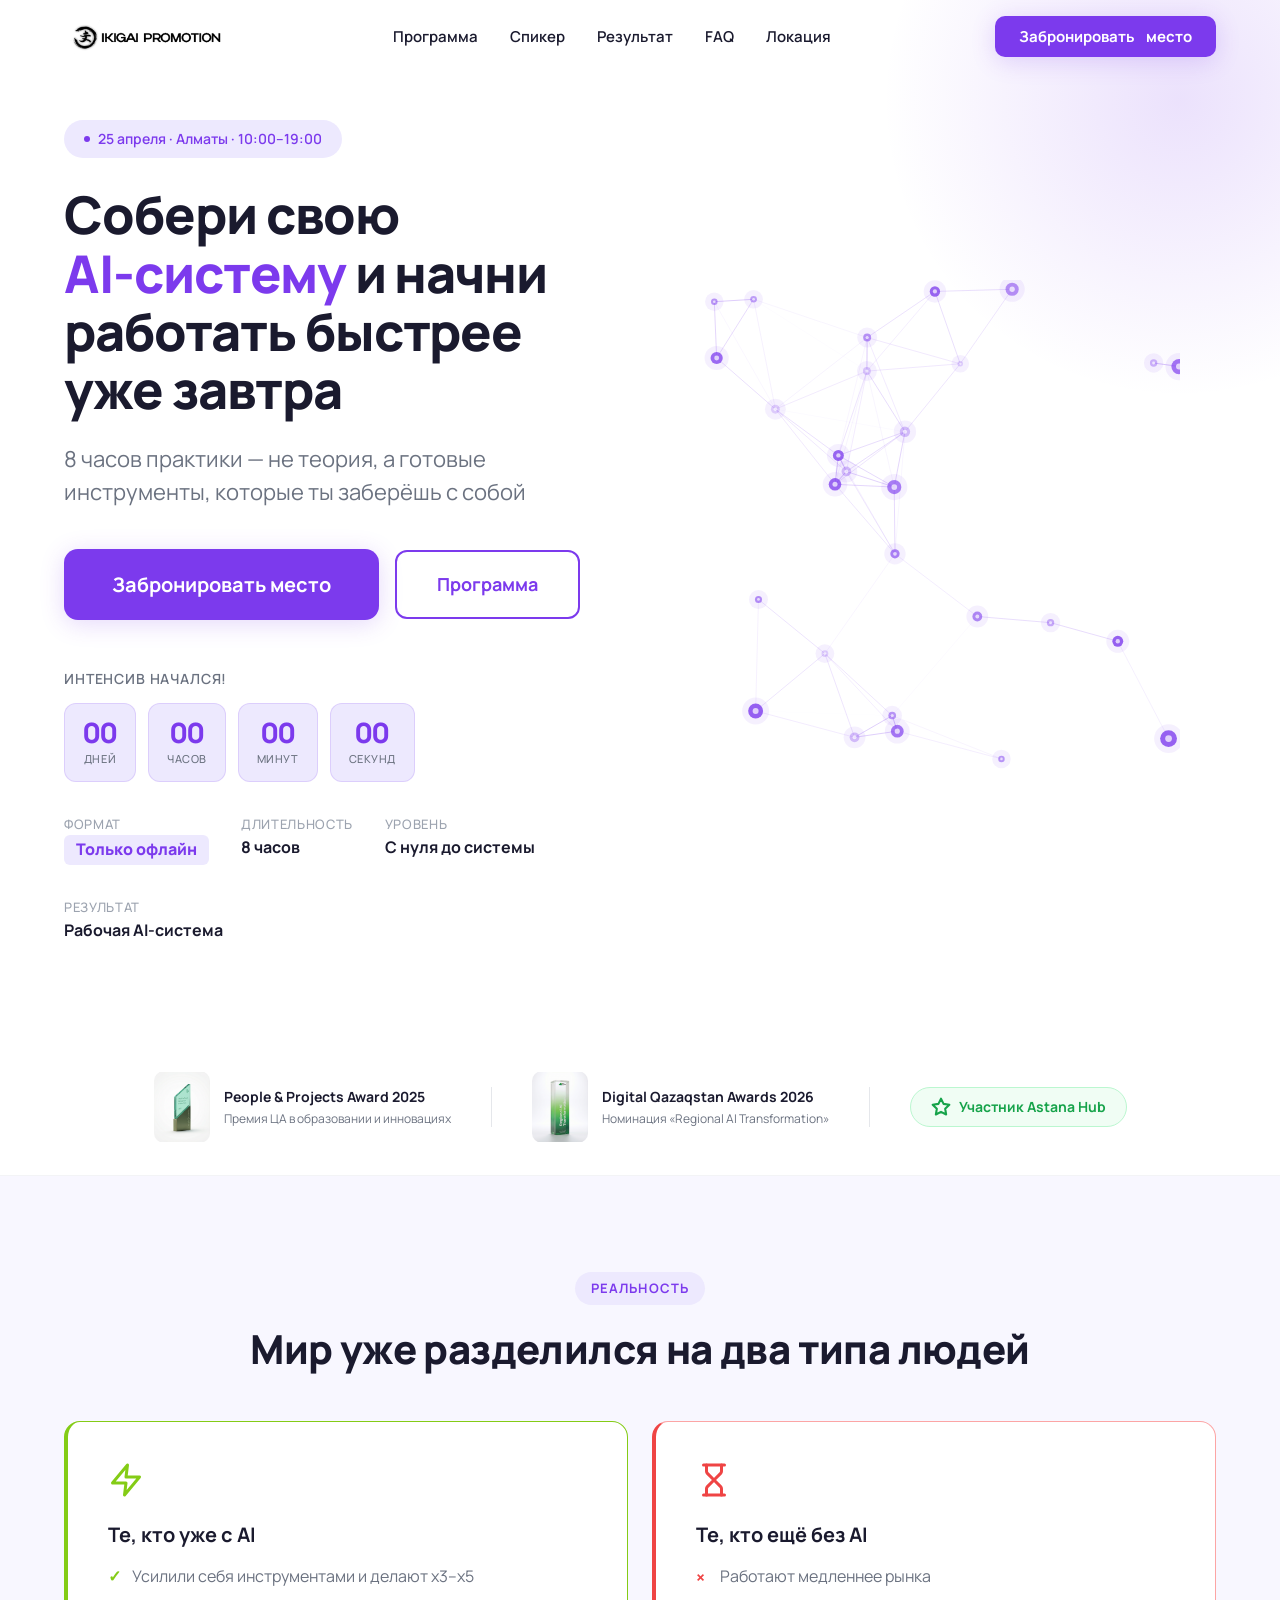
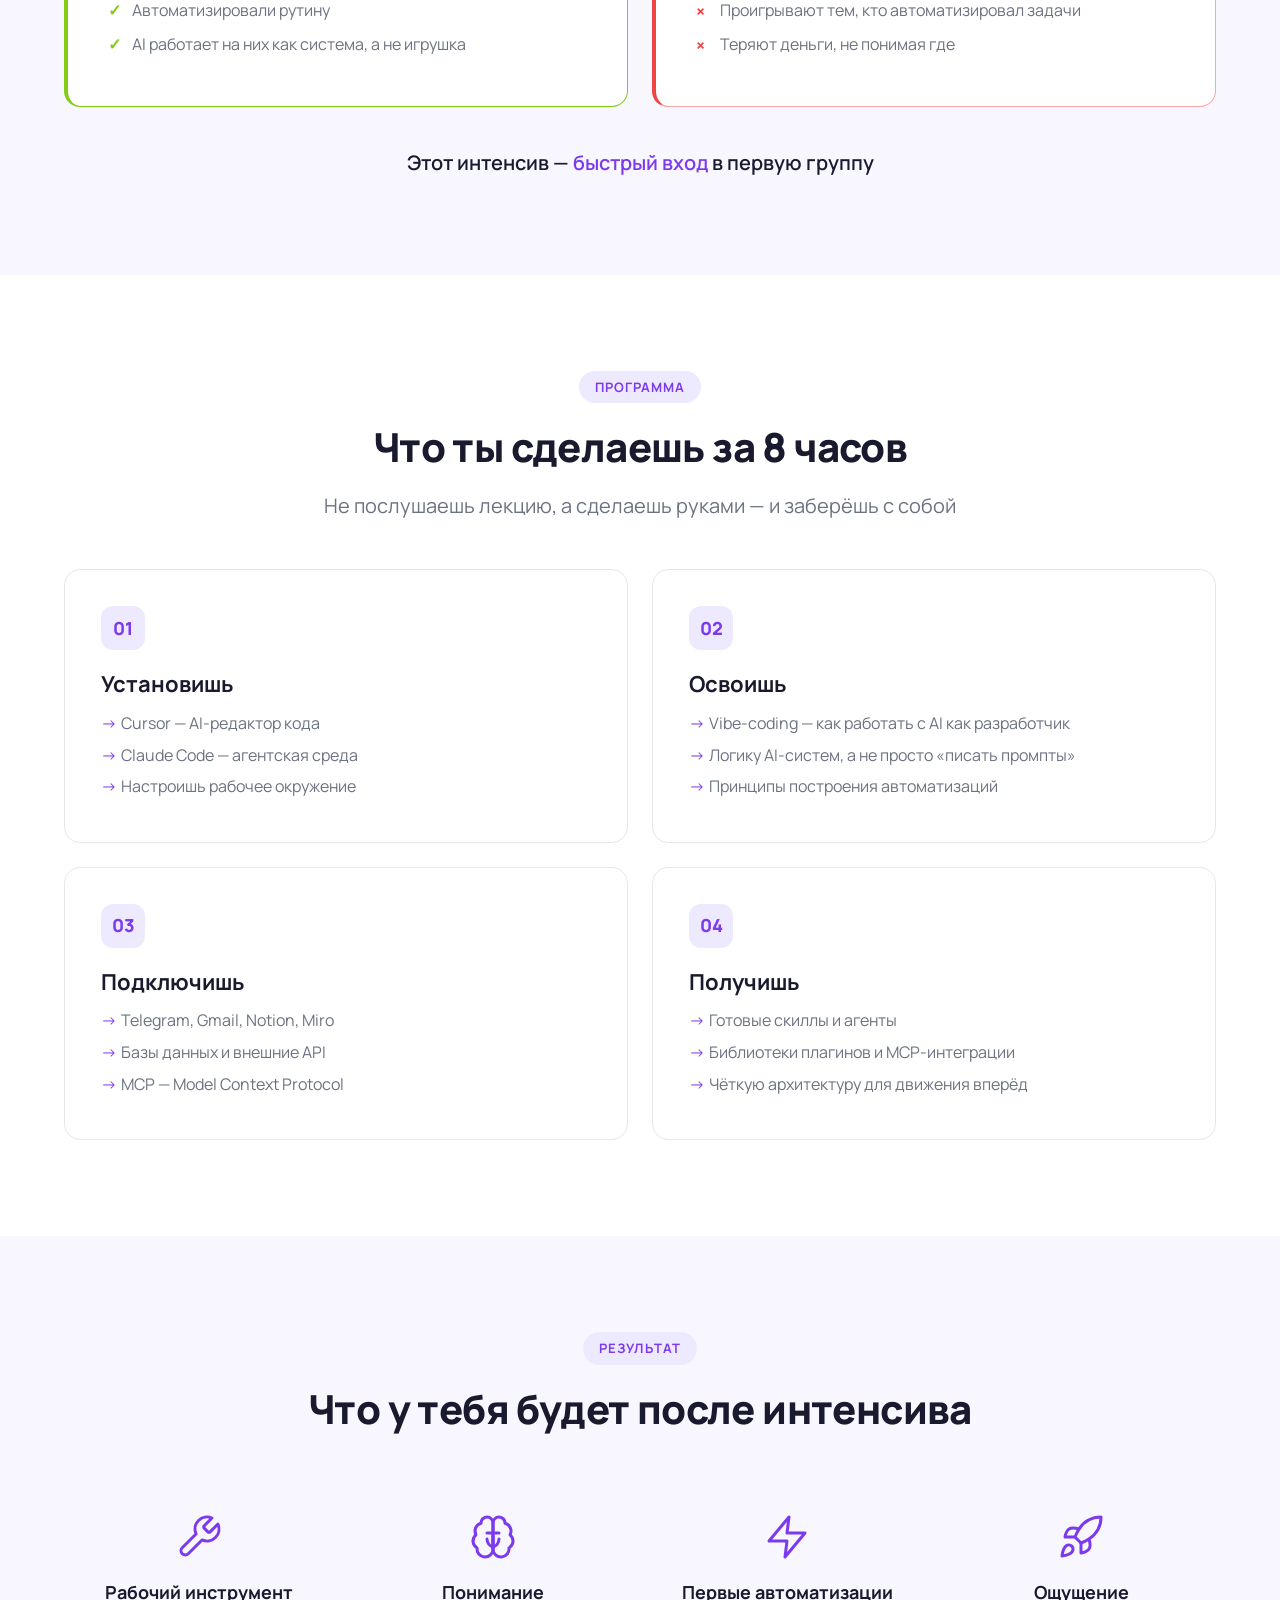
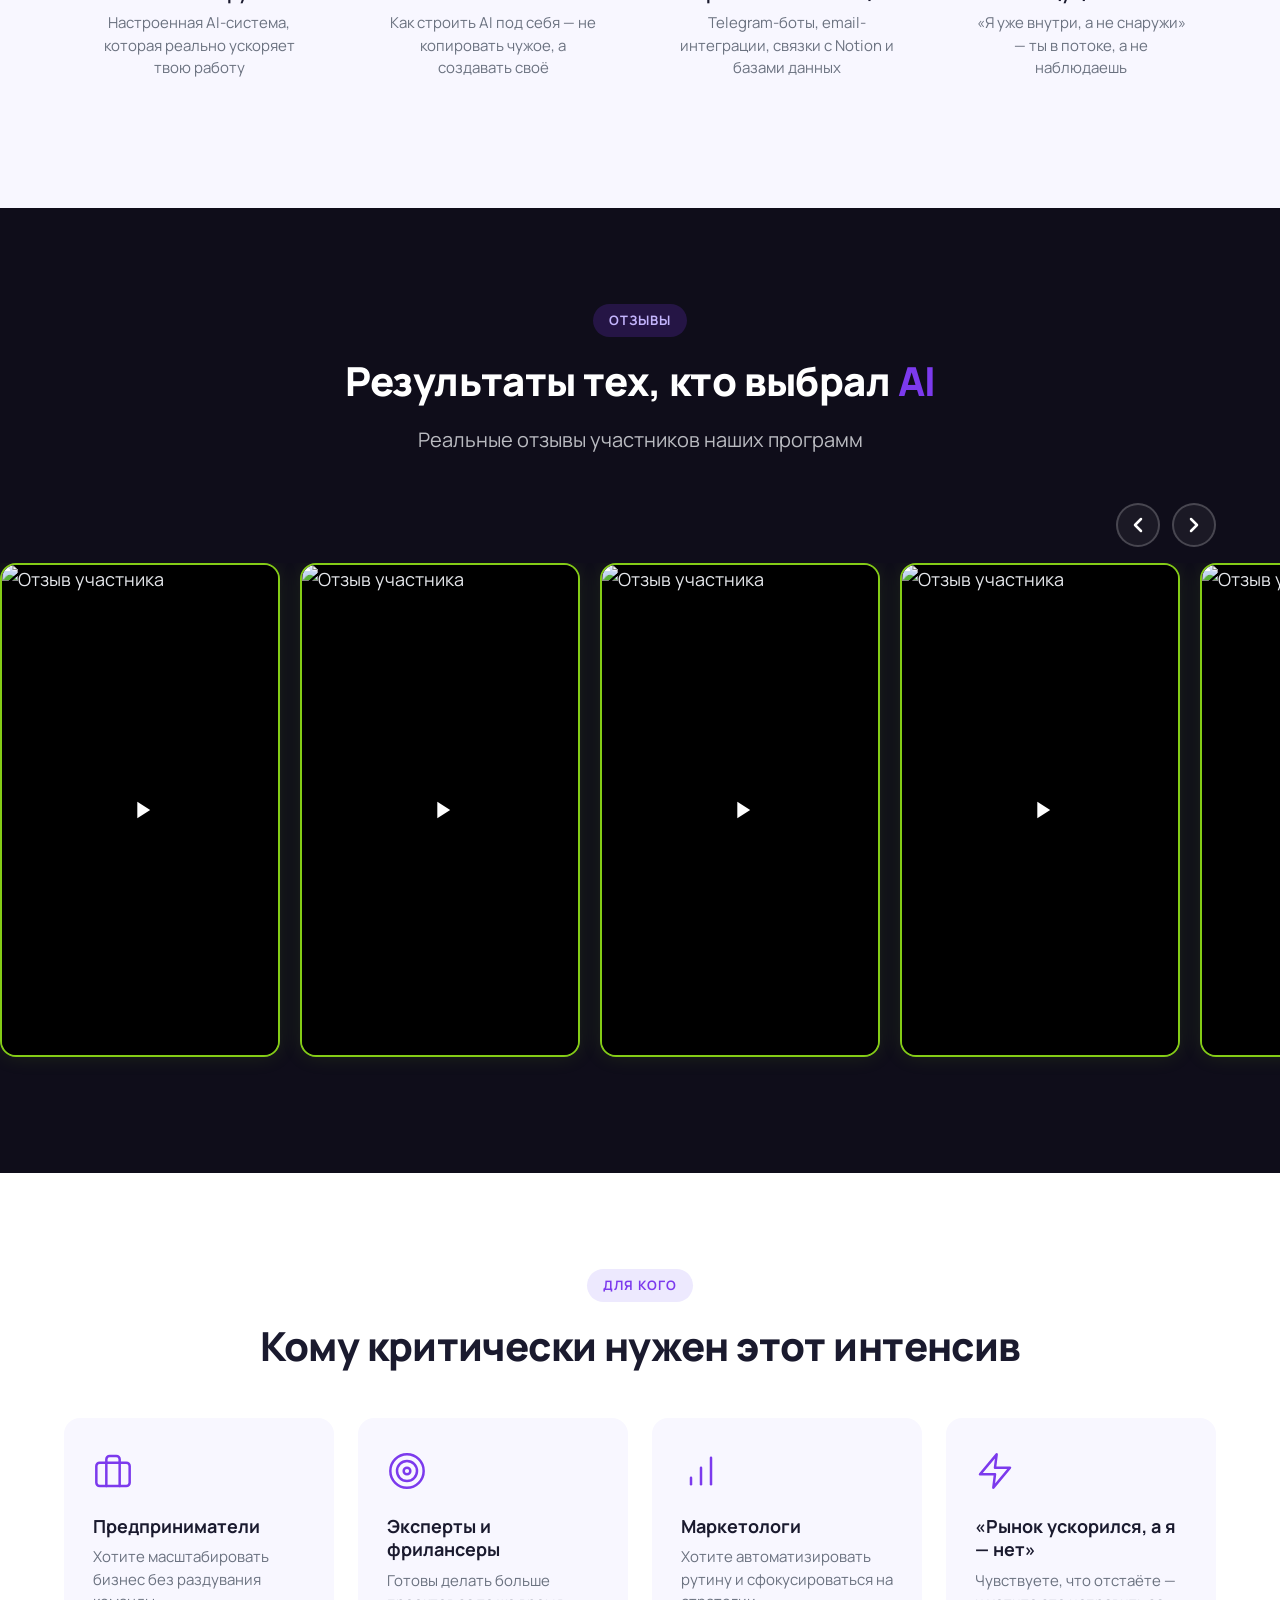
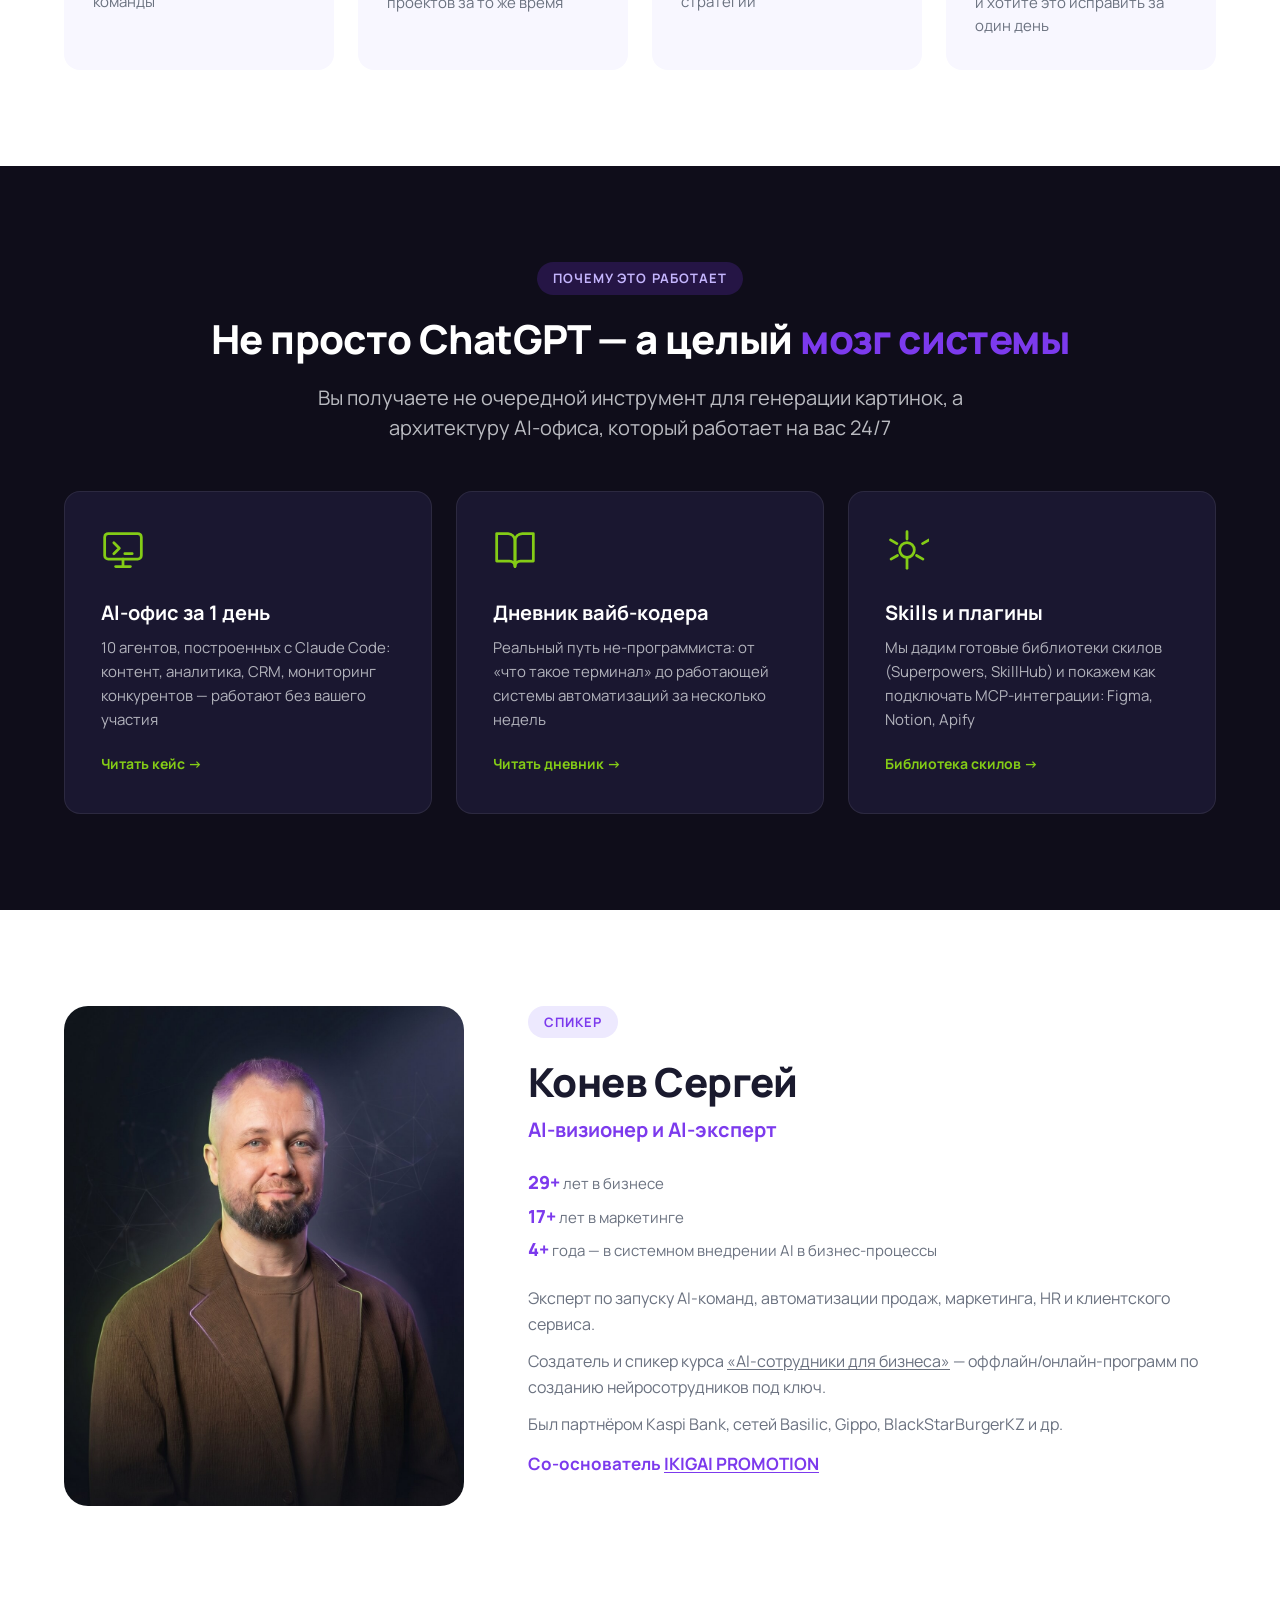
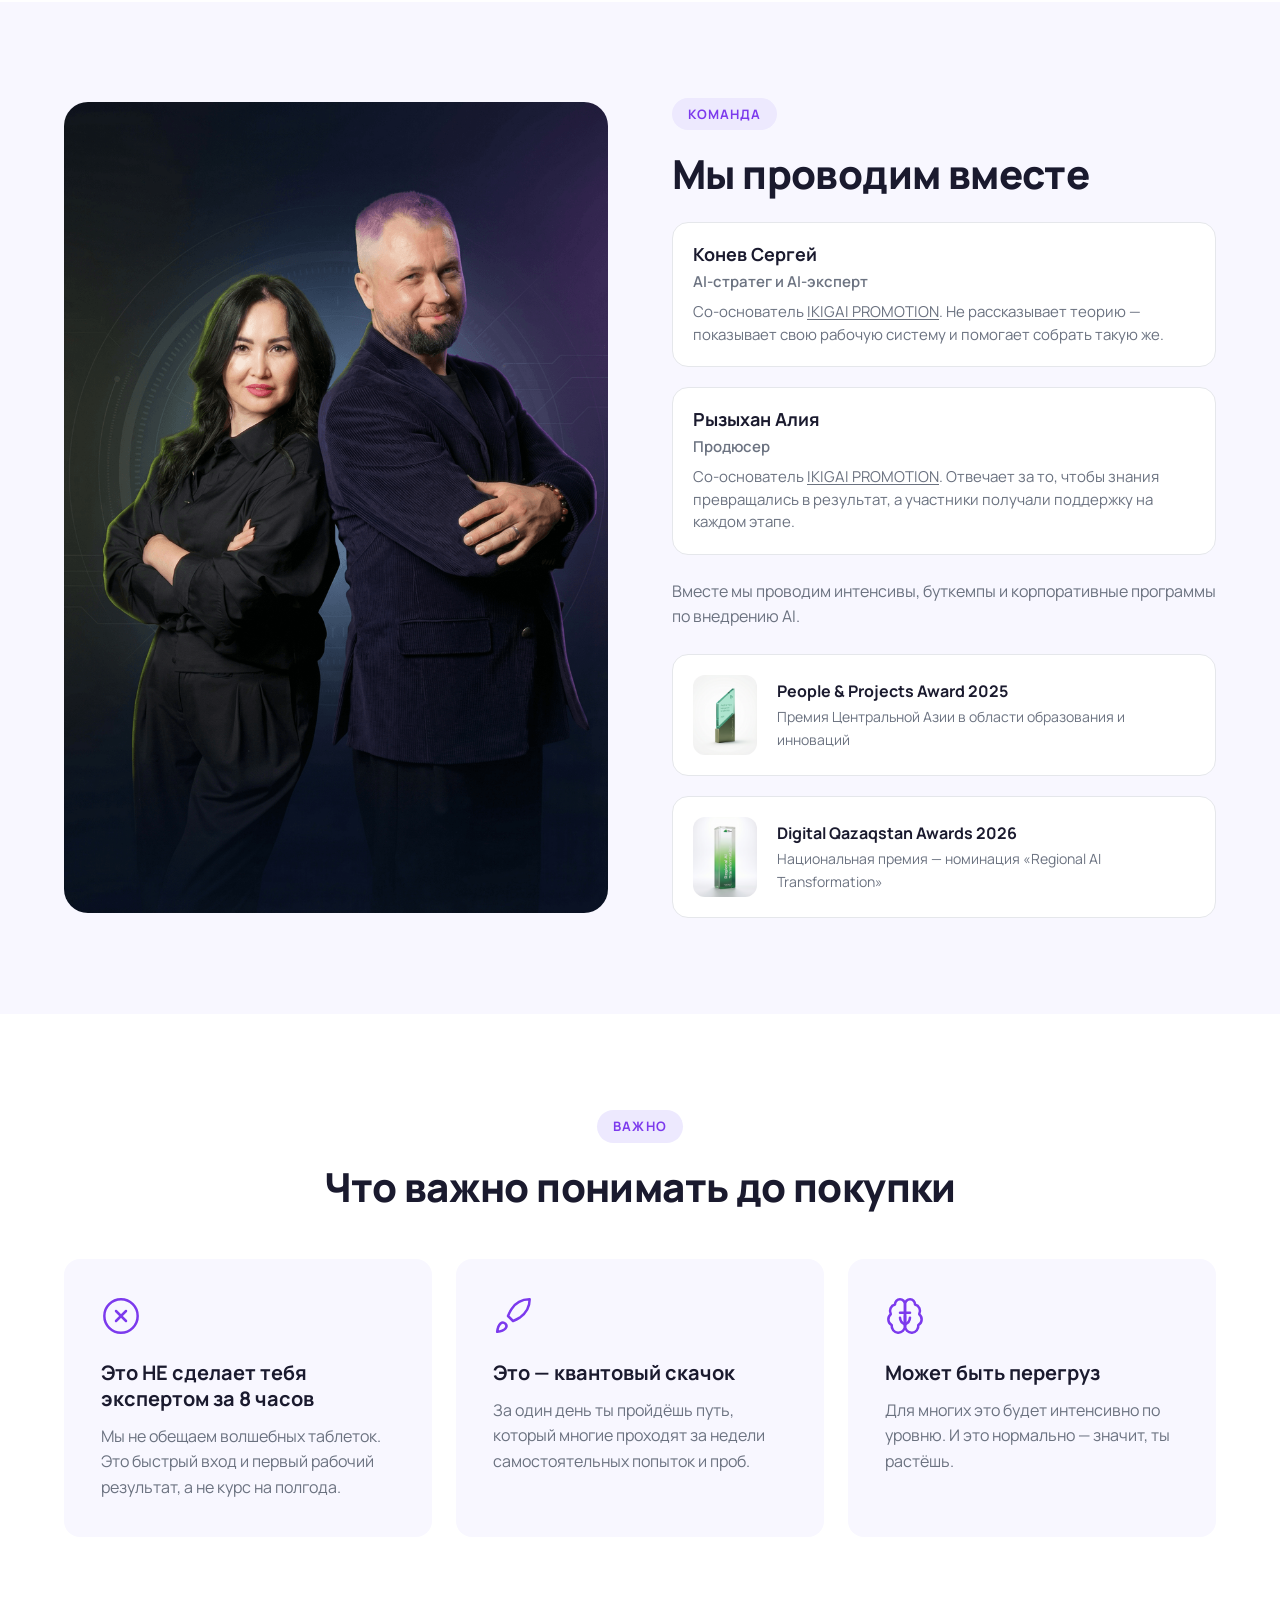
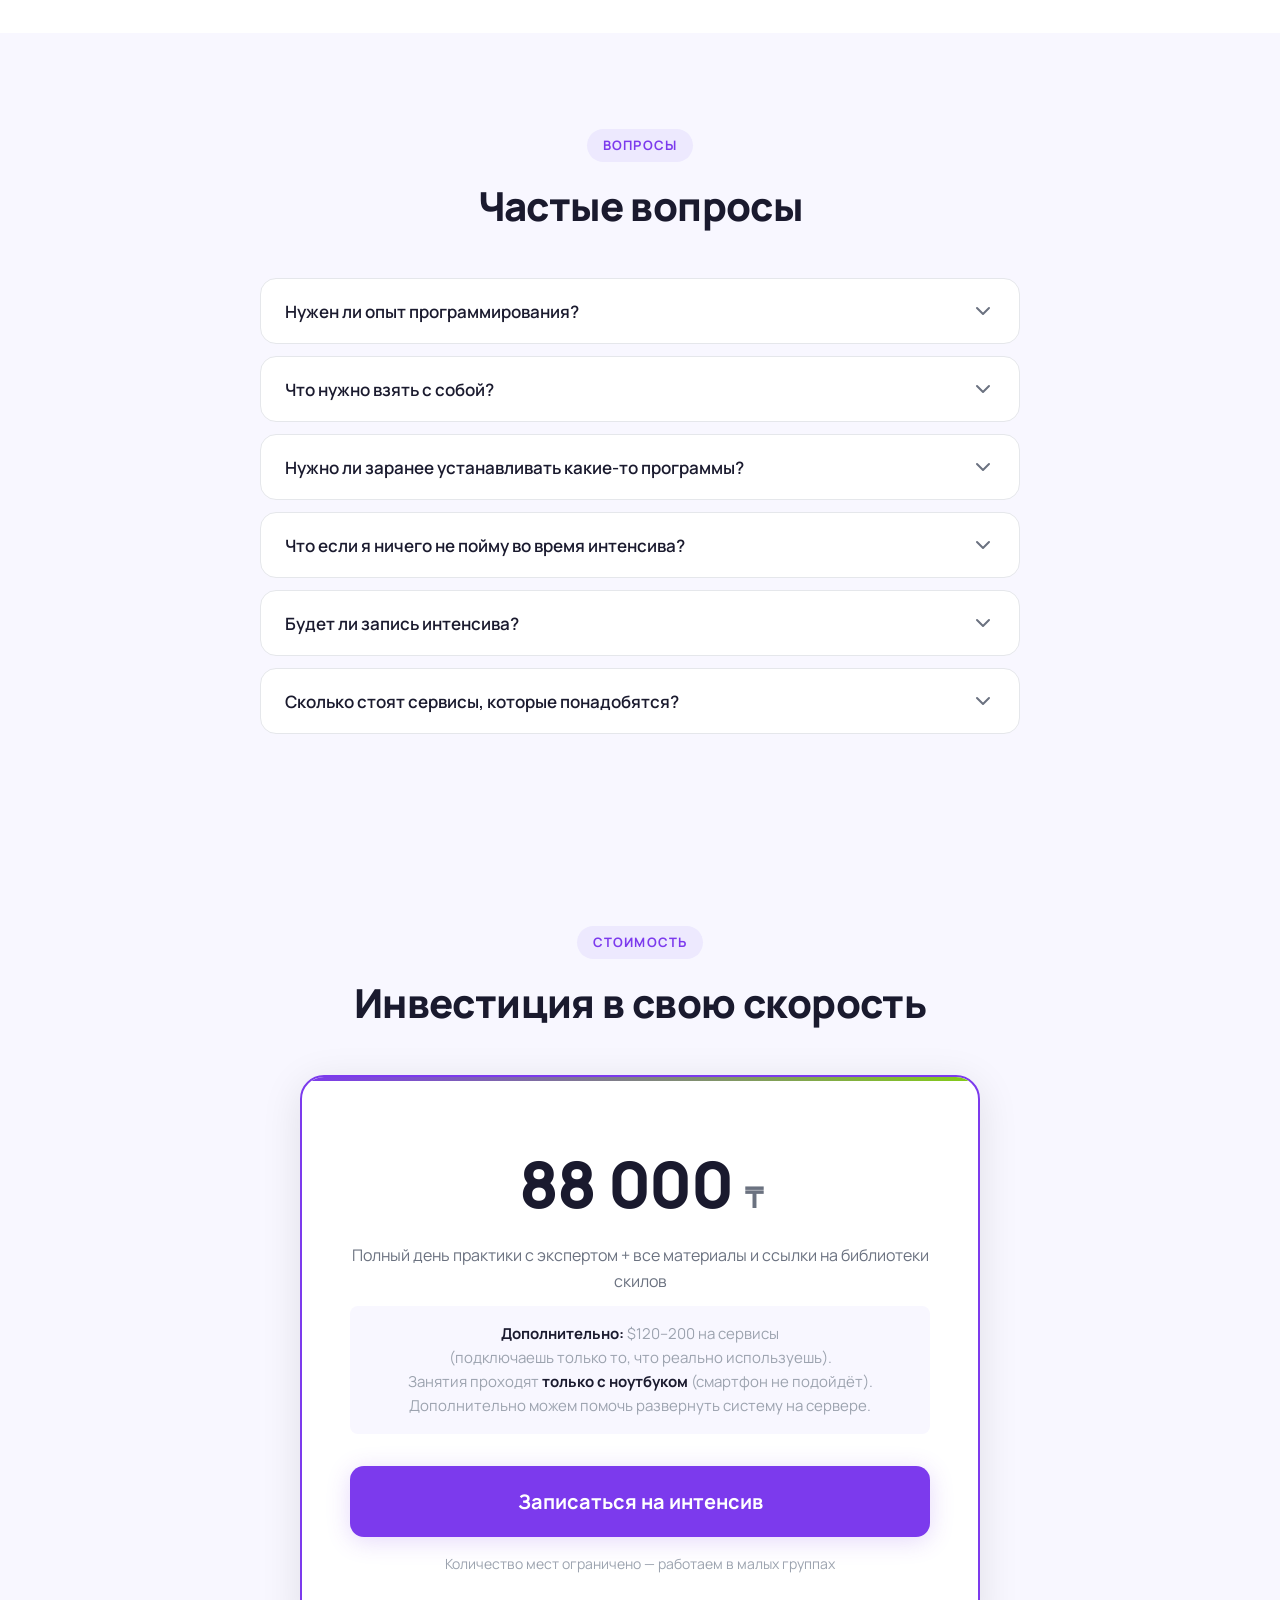
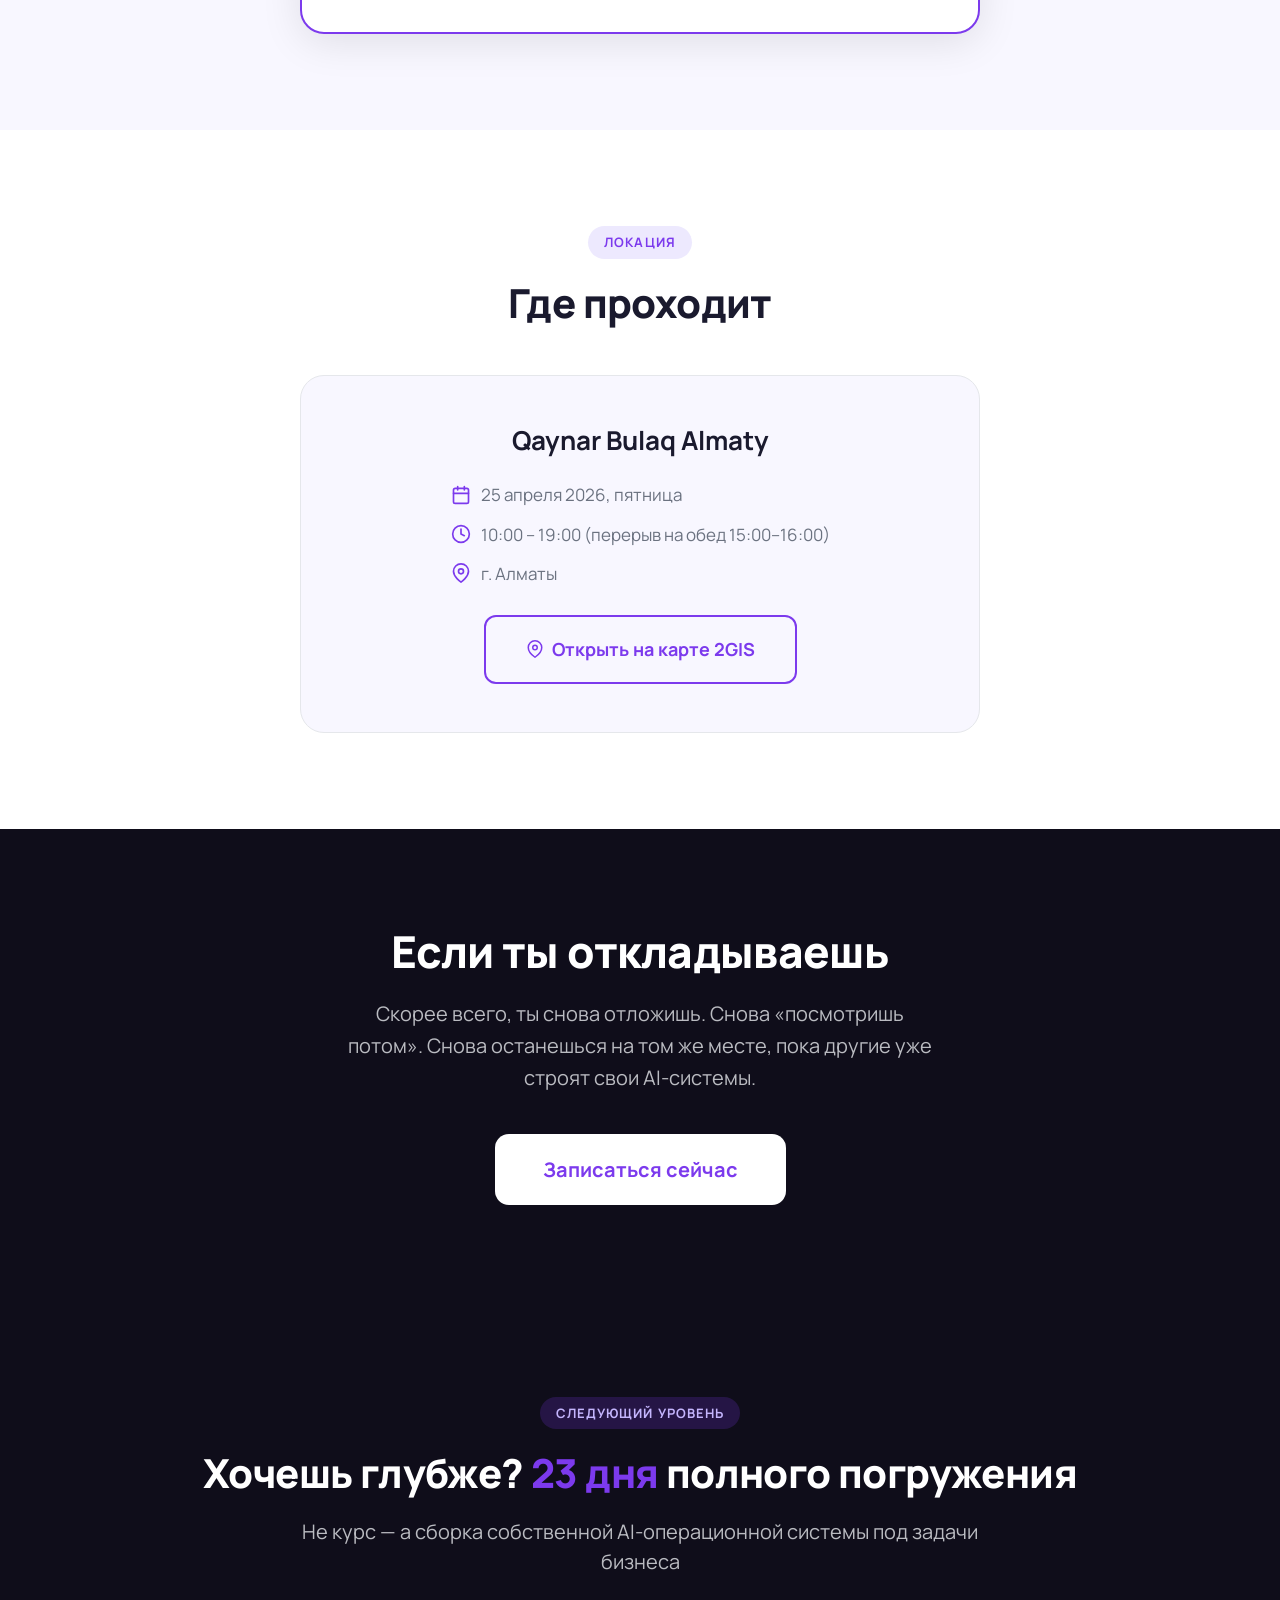
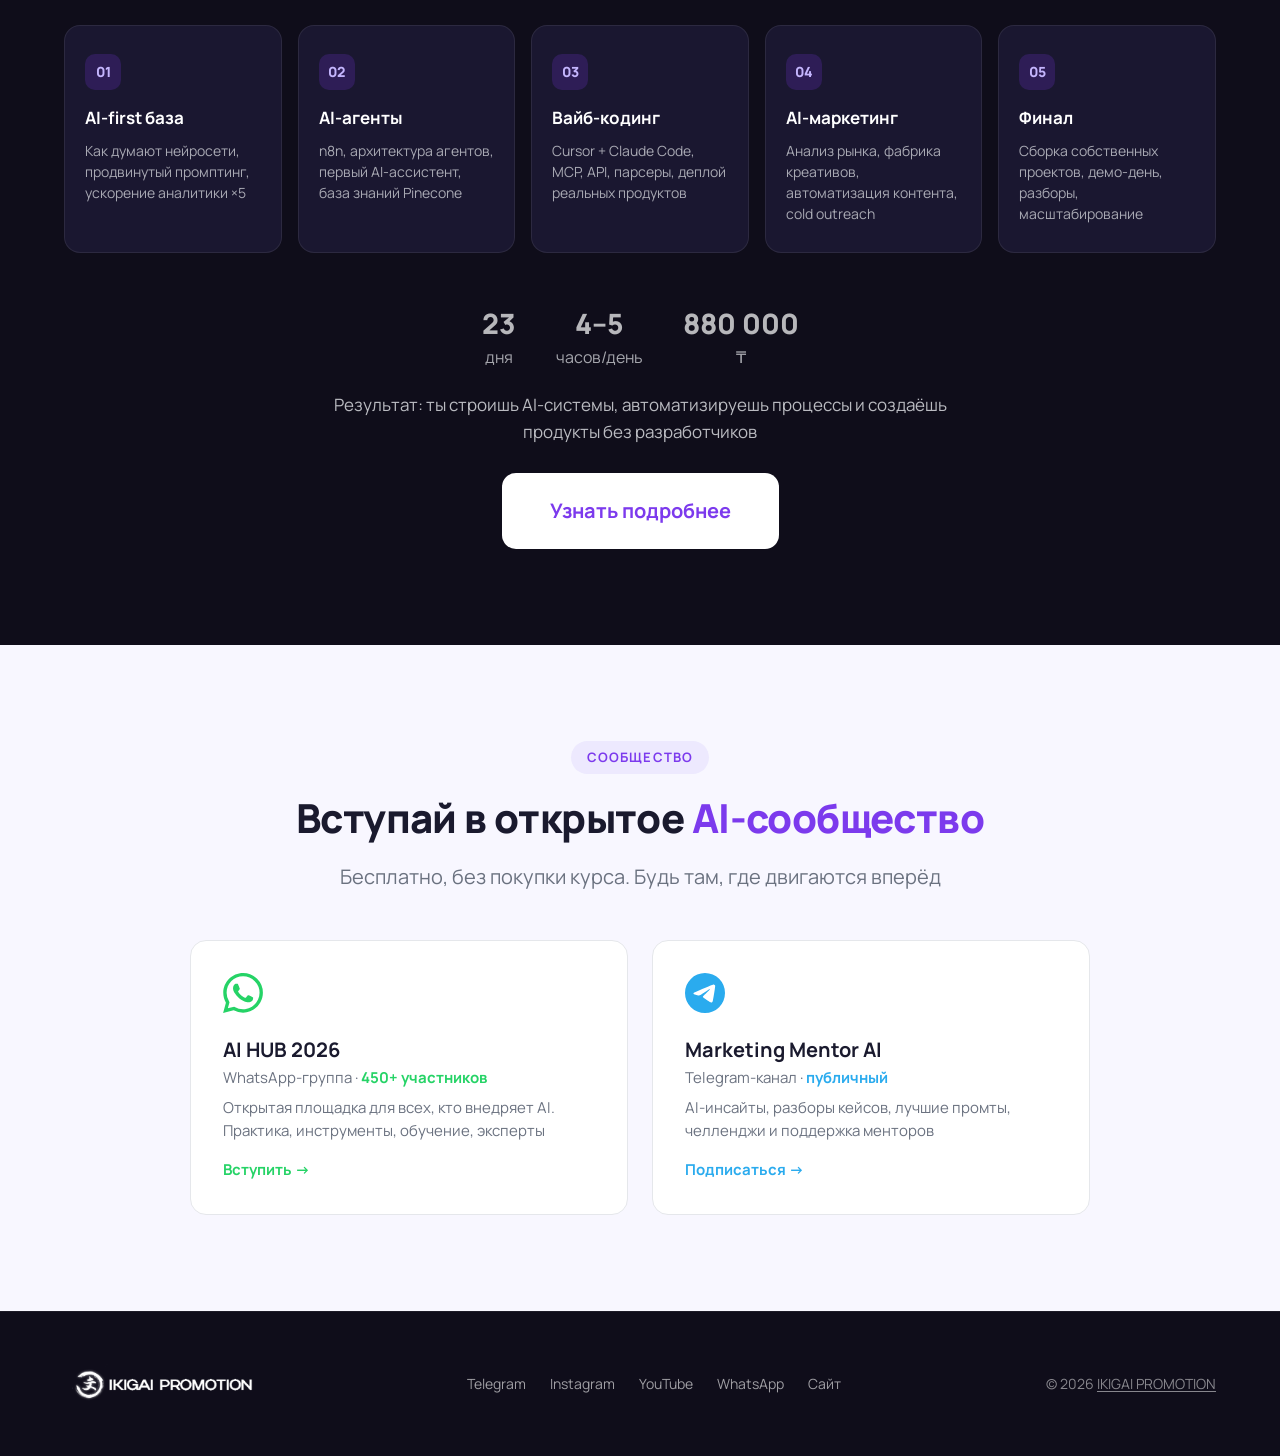
==== commit 8ca99ff4: "feat: таймер, видео-отзывы, webhook, стрелки карусели, footer - Таймер обратного отсчёта до 25 апрел" ====
--- a/index.html
+++ b/index.html
@@ -10,13 +10,24 @@
   <link rel="preconnect" href="https://fonts.gstatic.com" crossorigin>
   <link href="https://fonts.googleapis.com/css2?family=Manrope:wght@400;500;600;700;800&display=swap" rel="stylesheet">
   <link rel="stylesheet" href="css/styles.css">
+
+  <!-- Google Tag Manager -->
+  <script>(function(w,d,s,l,i){w[l]=w[l]||[];w[l].push({'gtm.start':
+  new Date().getTime(),event:'gtm.js'});var f=d.getElementsByTagName(s)[0],
+  j=d.createElement(s),dl=l!='dataLayer'?'&l='+l:'';j.async=true;j.src=
+  'https://www.googletagmanager.com/gtm.js?id='+i+dl;f.parentNode.insertBefore(j,f);
+  })(window,document,'script','dataLayer','GTM-NT8PPHS2');</script>
+
+  <!-- Analytics managed via GTM-NT8PPHS2 (GA4, Metrika, FB Pixel, Clarity) -->
 </head>
 <body>
+  <!-- Google Tag Manager (noscript) -->
+  <noscript><iframe src="https://www.googletagmanager.com/ns.html?id=GTM-NT8PPHS2" height="0" width="0" style="display:none;visibility:hidden"></iframe></noscript>
 
   <!-- ========== HEADER ========== -->
   <header class="header" id="header">
     <div class="container header__inner">
-      <img src="assets/logo-dark.png" alt="IKIGAI PROMOTION" class="header__logo">
+      <a href="https://intensive.ikigaipromotion.kz/"><img src="assets/logo-dark.png" alt="IKIGAI PROMOTION" class="header__logo"></a>
       <nav class="header__nav">
         <a href="#program" class="header__nav-link">Программа</a>
         <a href="#speaker" class="header__nav-link">Спикер</a>
@@ -36,7 +47,7 @@
       <div class="hero__grid">
         <div class="hero__content fade-up">
           <div class="hero__badge">
-            <span></span> 24 апреля &middot; Алматы &middot; 10:00&ndash;19:00
+            <span></span> 25 апреля &middot; Алматы &middot; 10:00&ndash;19:00
           </div>
           <h1>Собери свою <span class="highlight">AI&#8209;систему</span> и начни работать быстрее уже завтра</h1>
           <p class="hero__sub">8 часов практики &mdash; не теория, а готовые инструменты, которые ты заберёшь с собой</p>
@@ -44,6 +55,29 @@
             <button type="button" class="btn btn--primary btn--lg open-modal">Забронировать место</button>
             <a href="#program" class="btn btn--outline">Программа</a>
           </div>
+          <!-- Countdown Timer -->
+          <div class="countdown" id="countdown">
+            <p class="countdown__label">До старта интенсива</p>
+            <div class="countdown__boxes">
+              <div class="countdown__box">
+                <span class="countdown__num" id="countDays">00</span>
+                <span class="countdown__unit">дней</span>
+              </div>
+              <div class="countdown__box">
+                <span class="countdown__num" id="countHours">00</span>
+                <span class="countdown__unit">часов</span>
+              </div>
+              <div class="countdown__box">
+                <span class="countdown__num" id="countMins">00</span>
+                <span class="countdown__unit">минут</span>
+              </div>
+              <div class="countdown__box">
+                <span class="countdown__num" id="countSecs">00</span>
+                <span class="countdown__unit">секунд</span>
+              </div>
+            </div>
+          </div>
+
           <div class="hero__meta">
             <div class="hero__meta-item hero__meta-item--accent">
               <span class="hero__meta-label">Формат</span>
@@ -227,6 +261,75 @@
           </div>
           <h3>Ощущение</h3>
           <p>&laquo;Я уже внутри, а не снаружи&raquo; &mdash; ты в потоке, а не наблюдаешь</p>
+        </div>
+      </div>
+    </div>
+  </section>
+
+  <!-- ========== 4.5 TESTIMONIALS — Video Reviews ========== -->
+  <section class="section section--dark" id="testimonials">
+    <div class="container">
+      <div class="section-header fade-up">
+        <div class="section-tag">Отзывы</div>
+        <h2>Результаты тех, кто выбрал <span class="highlight">AI</span></h2>
+        <p class="section-subtitle" style="color: var(--text-on-dark); opacity: 0.8;">Реальные отзывы участников наших программ</p>
+      </div>
+    </div>
+    <div class="testimonials__nav">
+      <button class="testimonials__arrow testimonials__arrow--left" id="testimonialsLeft" aria-label="Назад">
+        <svg width="24" height="24" viewBox="0 0 24 24" fill="none" stroke="currentColor" stroke-width="2.5" stroke-linecap="round" stroke-linejoin="round"><polyline points="15 18 9 12 15 6"/></svg>
+      </button>
+      <button class="testimonials__arrow testimonials__arrow--right" id="testimonialsRight" aria-label="Вперёд">
+        <svg width="24" height="24" viewBox="0 0 24 24" fill="none" stroke="currentColor" stroke-width="2.5" stroke-linecap="round" stroke-linejoin="round"><polyline points="9 6 15 12 9 18"/></svg>
+      </button>
+    </div>
+    <div class="testimonials__track fade-up" id="testimonialsTrack">
+      <div class="testimonials__card">
+        <div class="testimonials__video" data-video-id="0ors03EDzZM">
+          <img src="https://img.youtube.com/vi/0ors03EDzZM/hqdefault.jpg" alt="Отзыв участника" loading="lazy">
+          <div class="testimonials__play"><svg viewBox="0 0 24 24"><polygon points="8,5 19,12 8,19"/></svg></div>
+        </div>
+      </div>
+      <div class="testimonials__card">
+        <div class="testimonials__video" data-video-id="Ku_JBxz16rE">
+          <img src="https://img.youtube.com/vi/Ku_JBxz16rE/hqdefault.jpg" alt="Отзыв участника" loading="lazy">
+          <div class="testimonials__play"><svg viewBox="0 0 24 24"><polygon points="8,5 19,12 8,19"/></svg></div>
+        </div>
+      </div>
+      <div class="testimonials__card">
+        <div class="testimonials__video" data-video-id="DIZYOVnCIoc">
+          <img src="https://img.youtube.com/vi/DIZYOVnCIoc/hqdefault.jpg" alt="Отзыв участника" loading="lazy">
+          <div class="testimonials__play"><svg viewBox="0 0 24 24"><polygon points="8,5 19,12 8,19"/></svg></div>
+        </div>
+      </div>
+      <div class="testimonials__card">
+        <div class="testimonials__video" data-video-id="8PTY3-1CbtU">
+          <img src="https://img.youtube.com/vi/8PTY3-1CbtU/hqdefault.jpg" alt="Отзыв участника" loading="lazy">
+          <div class="testimonials__play"><svg viewBox="0 0 24 24"><polygon points="8,5 19,12 8,19"/></svg></div>
+        </div>
+      </div>
+      <div class="testimonials__card">
+        <div class="testimonials__video" data-video-id="B7paoN_AkEo">
+          <img src="https://img.youtube.com/vi/B7paoN_AkEo/hqdefault.jpg" alt="Отзыв участника" loading="lazy">
+          <div class="testimonials__play"><svg viewBox="0 0 24 24"><polygon points="8,5 19,12 8,19"/></svg></div>
+        </div>
+      </div>
+      <div class="testimonials__card">
+        <div class="testimonials__video" data-video-id="urmDuiuVg8g">
+          <img src="https://img.youtube.com/vi/urmDuiuVg8g/hqdefault.jpg" alt="Отзыв участника" loading="lazy">
+          <div class="testimonials__play"><svg viewBox="0 0 24 24"><polygon points="8,5 19,12 8,19"/></svg></div>
+        </div>
+      </div>
+      <div class="testimonials__card">
+        <div class="testimonials__video" data-video-id="ogWunESOv3E">
+          <img src="https://img.youtube.com/vi/ogWunESOv3E/hqdefault.jpg" alt="Отзыв участника" loading="lazy">
+          <div class="testimonials__play"><svg viewBox="0 0 24 24"><polygon points="8,5 19,12 8,19"/></svg></div>
+        </div>
+      </div>
+      <div class="testimonials__card">
+        <div class="testimonials__video" data-video-id="wVShKg7foyw">
+          <img src="https://img.youtube.com/vi/wVShKg7foyw/hqdefault.jpg" alt="Отзыв участника" loading="lazy">
+          <div class="testimonials__play"><svg viewBox="0 0 24 24"><polygon points="8,5 19,12 8,19"/></svg></div>
         </div>
       </div>
     </div>
@@ -522,7 +625,7 @@
           <div class="venue__details">
             <div class="venue__detail">
               <svg width="20" height="20" viewBox="0 0 24 24" fill="none" stroke="currentColor" stroke-width="2" stroke-linecap="round" stroke-linejoin="round"><rect x="3" y="4" width="18" height="18" rx="2" ry="2"/><line x1="16" y1="2" x2="16" y2="6"/><line x1="8" y1="2" x2="8" y2="6"/><line x1="3" y1="10" x2="21" y2="10"/></svg>
-              <span>24 апреля 2026, четверг</span>
+              <span>25 апреля 2026, пятница</span>
             </div>
             <div class="venue__detail">
               <svg width="20" height="20" viewBox="0 0 24 24" fill="none" stroke="currentColor" stroke-width="2" stroke-linecap="round" stroke-linejoin="round"><circle cx="12" cy="12" r="10"/><polyline points="12 6 12 12 16 14"/></svg>
@@ -640,8 +743,7 @@
   <footer class="footer">
     <div class="container footer__inner">
       <div class="footer__brand">
-        <img src="assets/logo-light.png" alt="IKIGAI PROMOTION" class="footer__logo">
-        <span class="footer__text">Со-основатели: Сергей Конев и Алия Рызыхан</span>
+        <a href="https://intensive.ikigaipromotion.kz/"><img src="assets/logo-full-light.png" alt="IKIGAI PROMOTION" class="footer__logo"></a>
       </div>
       <div class="footer__links">
         <a href="https://t.me/ktotothu" target="_blank" rel="noopener">Telegram</a>
--- a/css/styles.css
+++ b/css/styles.css
@@ -410,6 +410,53 @@
   color: var(--text);
 }
 
+/* Hero — Countdown Timer */
+.countdown {
+  margin-bottom: 32px;
+}
+
+.countdown__label {
+  font-size: 14px;
+  font-weight: var(--fw-semibold);
+  text-transform: uppercase;
+  letter-spacing: 0.06em;
+  color: var(--text-muted);
+  margin-bottom: 12px;
+}
+
+.countdown__boxes {
+  display: flex;
+  gap: 12px;
+}
+
+.countdown__box {
+  display: flex;
+  flex-direction: column;
+  align-items: center;
+  background: var(--accent-light);
+  border: 1px solid rgba(124, 58, 237, 0.15);
+  border-radius: 12px;
+  padding: 14px 18px;
+  min-width: 72px;
+}
+
+.countdown__num {
+  font-size: 28px;
+  font-weight: var(--fw-extrabold);
+  color: var(--accent);
+  line-height: 1;
+  font-variant-numeric: tabular-nums;
+}
+
+.countdown__unit {
+  font-size: 11px;
+  font-weight: var(--fw-medium);
+  color: var(--text-muted);
+  text-transform: uppercase;
+  letter-spacing: 0.05em;
+  margin-top: 4px;
+}
+
 /* Hero Visual — Neural Network Animation */
 .hero__visual {
   display: flex;
@@ -679,6 +726,128 @@
   font-size: 15px;
   color: var(--text-muted);
   line-height: 1.5;
+}
+
+/* ============================================
+   4.5 TESTIMONIALS — Video Reviews
+   ============================================ */
+.testimonials__nav {
+  display: flex;
+  justify-content: flex-end;
+  gap: 12px;
+  max-width: var(--container);
+  margin: 0 auto 16px;
+  padding: 0 24px;
+}
+
+.testimonials__arrow {
+  width: 44px;
+  height: 44px;
+  border-radius: 50%;
+  border: 2px solid rgba(255, 255, 255, 0.2);
+  background: rgba(255, 255, 255, 0.05);
+  color: #fff;
+  cursor: pointer;
+  display: flex;
+  align-items: center;
+  justify-content: center;
+  transition: all var(--duration) var(--ease);
+}
+
+.testimonials__arrow:hover {
+  background: var(--accent);
+  border-color: var(--accent);
+}
+
+.testimonials__track {
+  display: flex;
+  gap: 20px;
+  overflow-x: auto;
+  scroll-snap-type: x mandatory;
+  -webkit-overflow-scrolling: touch;
+  padding: 0 max(24px, calc((100vw - var(--container)) / 2 + 24px)) 20px;
+  cursor: grab;
+  scrollbar-width: none;
+}
+
+.testimonials__track::-webkit-scrollbar {
+  display: none;
+}
+
+.testimonials__track:active {
+  cursor: grabbing;
+}
+
+.testimonials__card {
+  flex: 0 0 280px;
+  scroll-snap-align: start;
+  border-radius: var(--radius);
+  overflow: hidden;
+  background: var(--bg-dark-card);
+  border: 2px solid var(--lime);
+  box-shadow: 0 0 20px rgba(132, 204, 22, 0.12);
+  transition: transform var(--duration) var(--ease), box-shadow var(--duration) var(--ease);
+}
+
+.testimonials__card:hover {
+  transform: translateY(-4px);
+  box-shadow: 0 0 32px rgba(132, 204, 22, 0.25);
+}
+
+.testimonials__video {
+  position: relative;
+  width: 100%;
+  aspect-ratio: 9 / 16;
+  background: #000;
+  cursor: pointer;
+}
+
+.testimonials__video img {
+  width: 100%;
+  height: 100%;
+  object-fit: cover;
+}
+
+.testimonials__play {
+  position: absolute;
+  top: 50%;
+  left: 50%;
+  transform: translate(-50%, -50%);
+  width: 64px;
+  height: 64px;
+  background: rgba(0, 0, 0, 0.65);
+  border-radius: 50%;
+  display: flex;
+  align-items: center;
+  justify-content: center;
+  transition: background var(--duration) var(--ease), transform var(--duration) var(--ease);
+  pointer-events: none;
+}
+
+.testimonials__card:hover .testimonials__play {
+  background: rgba(124, 58, 237, 0.85);
+  transform: translate(-50%, -50%) scale(1.1);
+}
+
+.testimonials__play svg {
+  width: 28px;
+  height: 28px;
+  fill: #fff;
+  margin-left: 3px;
+}
+
+.testimonials__title {
+  padding: 14px 16px;
+  font-size: 14px;
+  font-weight: var(--fw-semibold);
+  color: var(--text-on-dark);
+  line-height: 1.4;
+}
+
+.testimonials__video iframe {
+  width: 100%;
+  height: 100%;
+  border: 0;
 }
 
 /* ============================================
@@ -1192,16 +1361,16 @@
 }
 
 .venue__details {
-  display: flex;
+  display: inline-flex;
   flex-direction: column;
   gap: 12px;
   margin-bottom: 28px;
+  text-align: left;
 }
 
 .venue__detail {
-  display: inline-flex;
-  align-items: center;
-  justify-content: center;
+  display: flex;
+  align-items: center;
   gap: 10px;
   font-size: 17px;
   color: var(--text-muted);
@@ -1447,8 +1616,9 @@
 }
 
 .footer__logo {
-  height: 36px;
+  height: 48px;
   width: auto;
+  max-width: 280px;
 }
 
 .footer__text {
@@ -1606,6 +1776,12 @@
   .hero__cta { flex-direction: column; align-items: stretch; }
   .hero__meta { gap: 20px; }
 
+  .countdown__boxes { gap: 8px; }
+  .countdown__box { min-width: 60px; padding: 10px 12px; }
+  .countdown__num { font-size: 22px; }
+
+  .testimonials__card { flex: 0 0 240px; }
+
   .hero__grid {
     grid-template-columns: 1fr;
   }
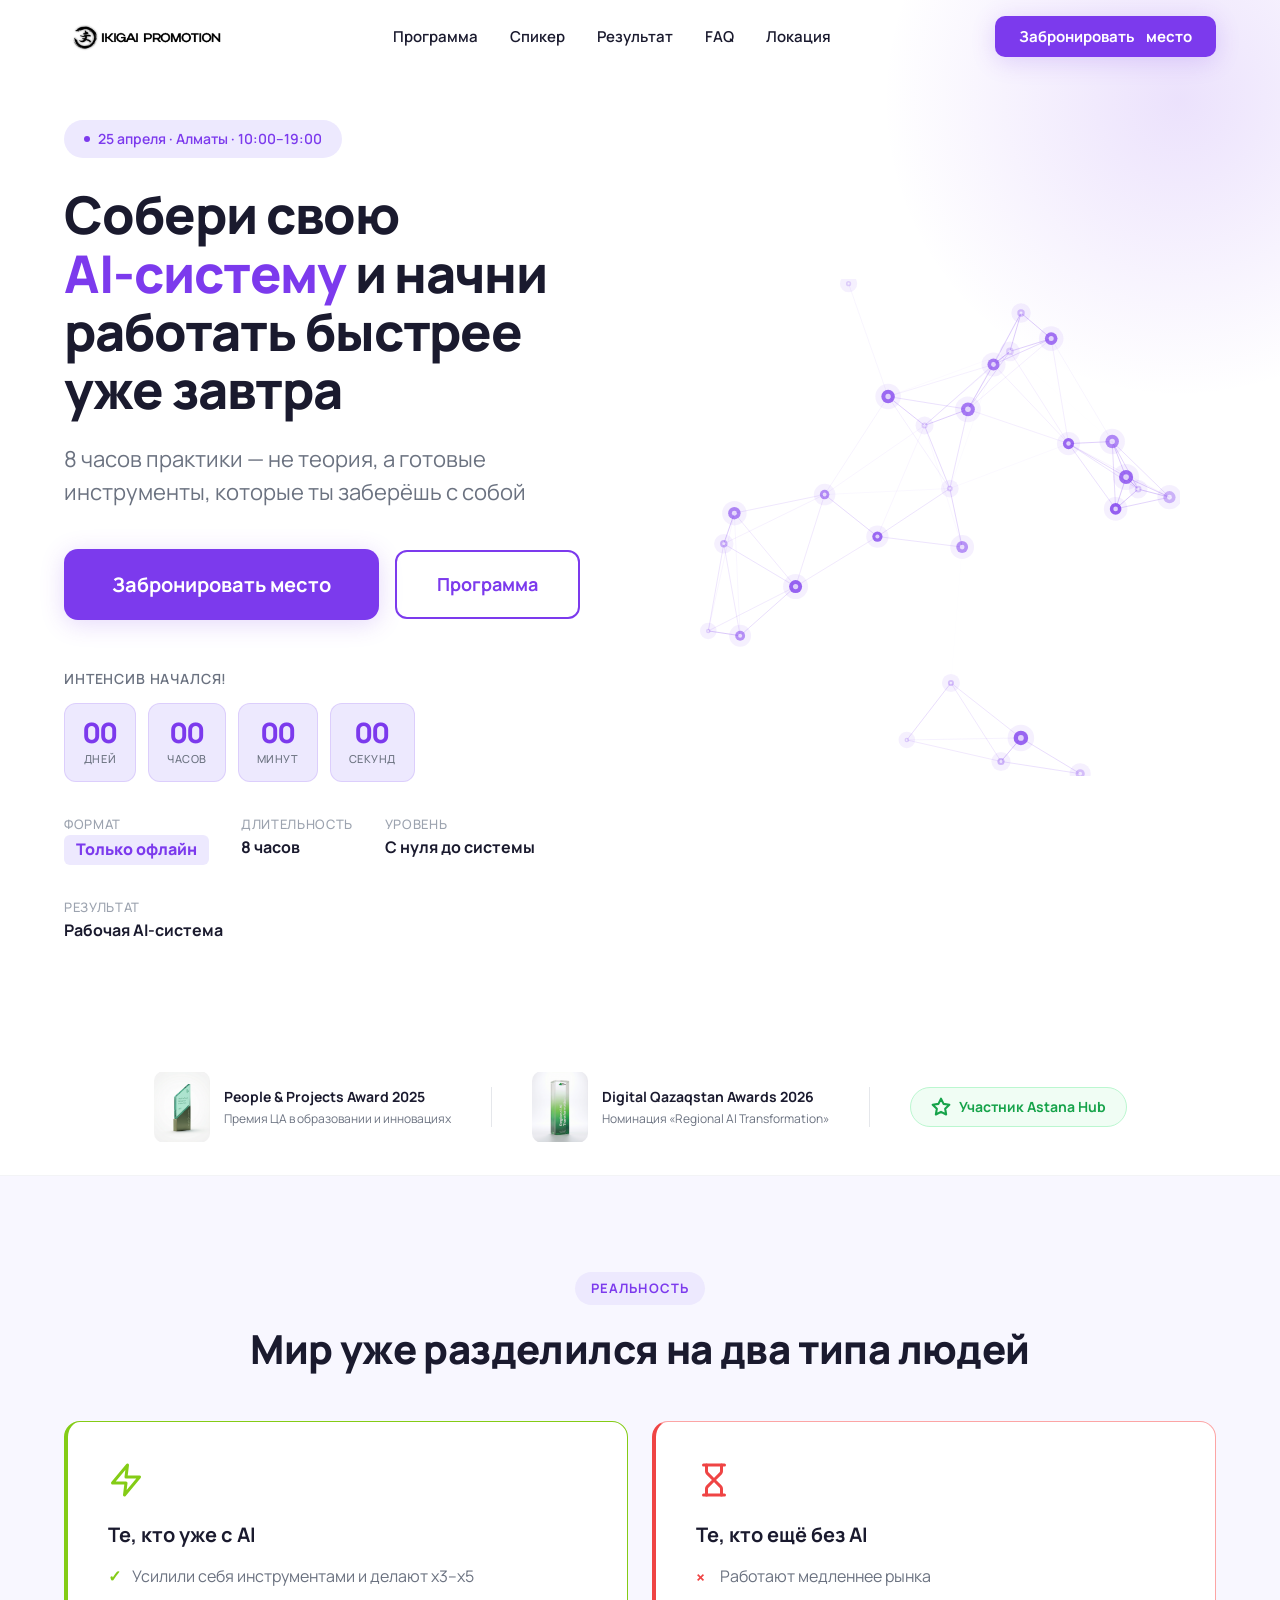
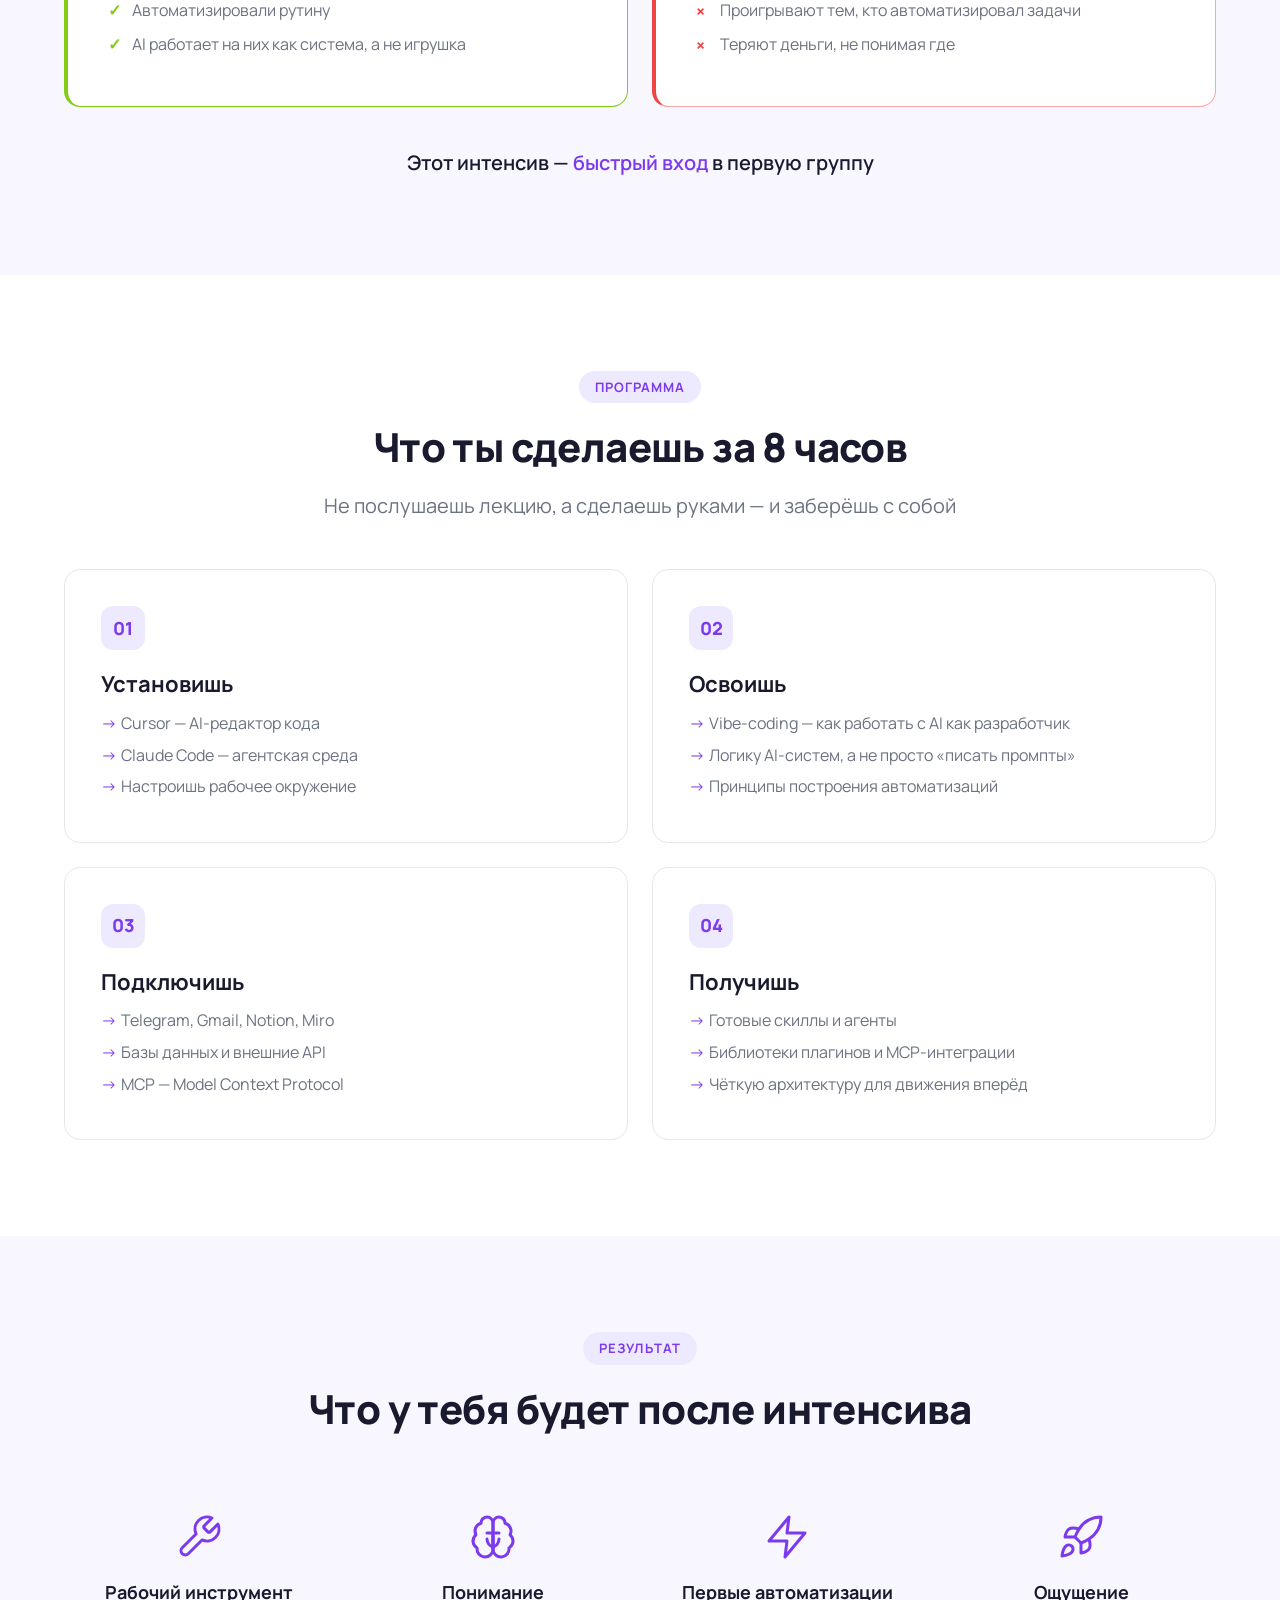
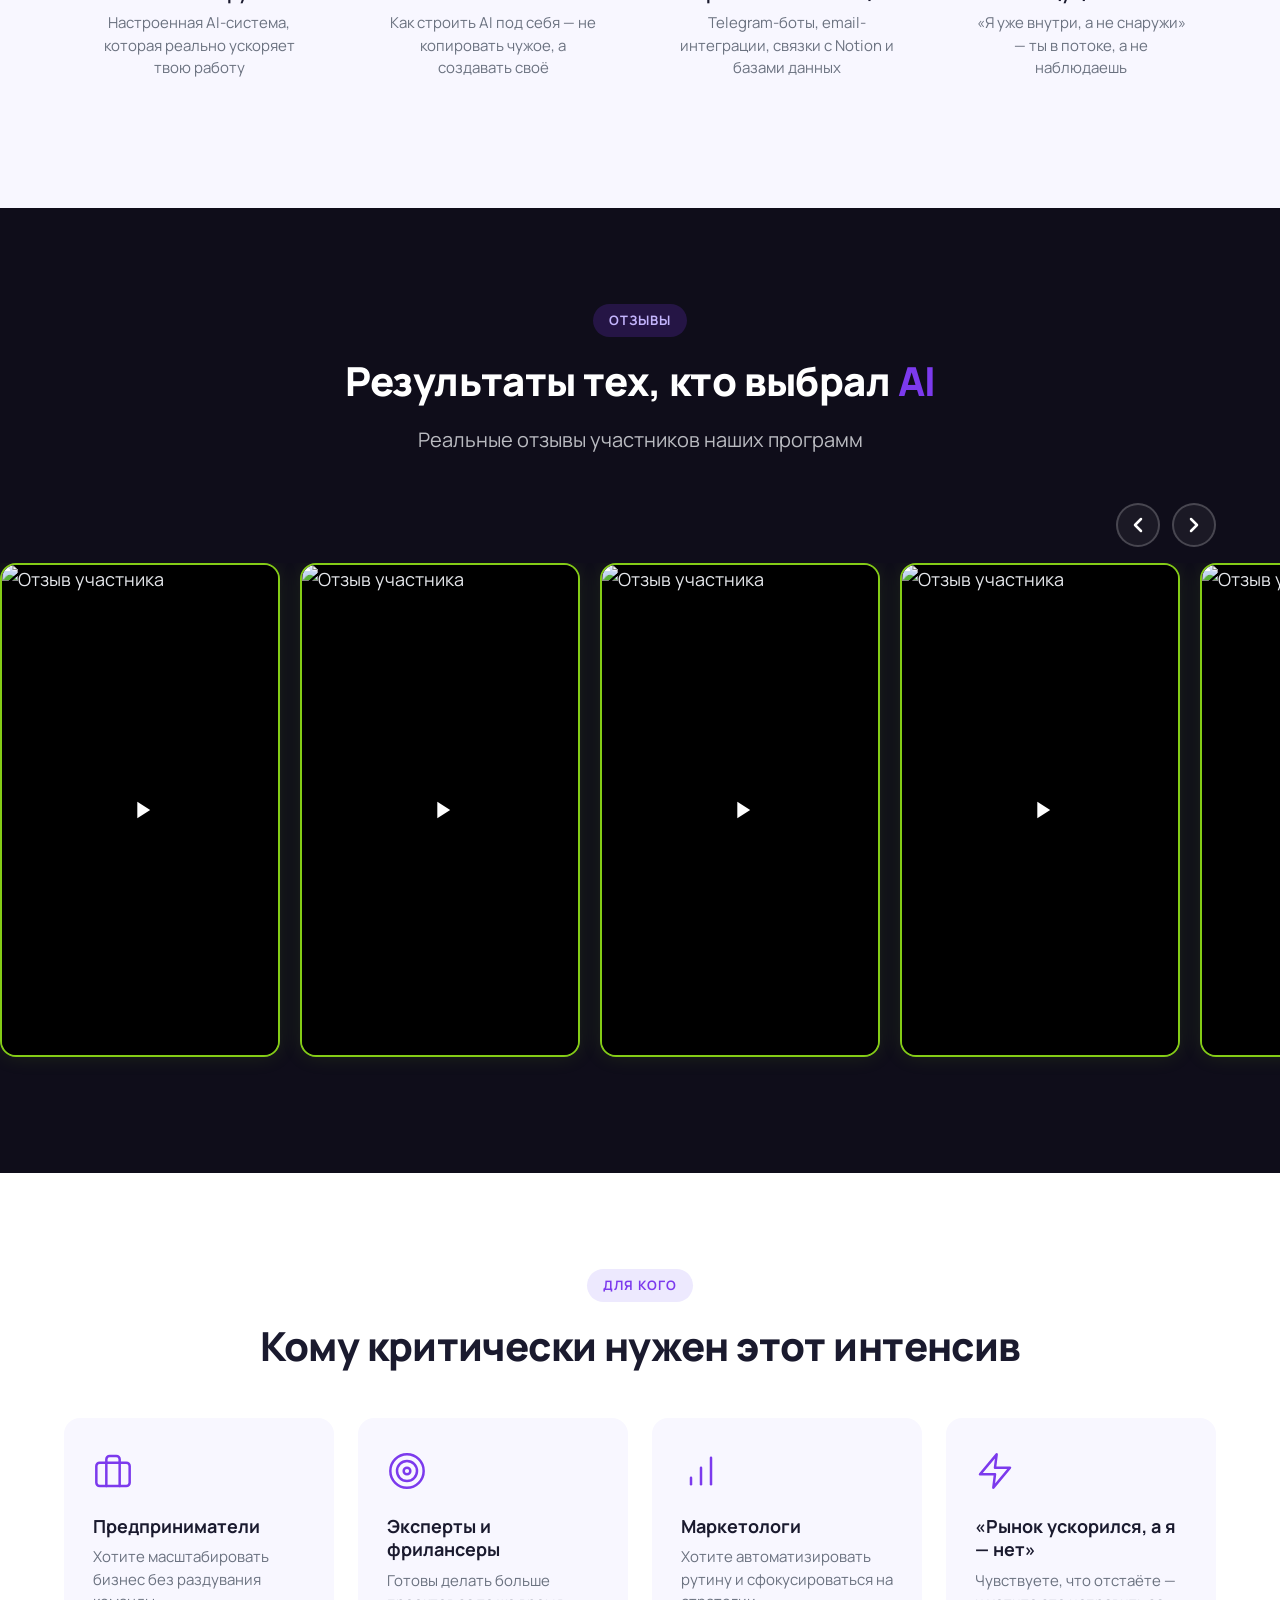
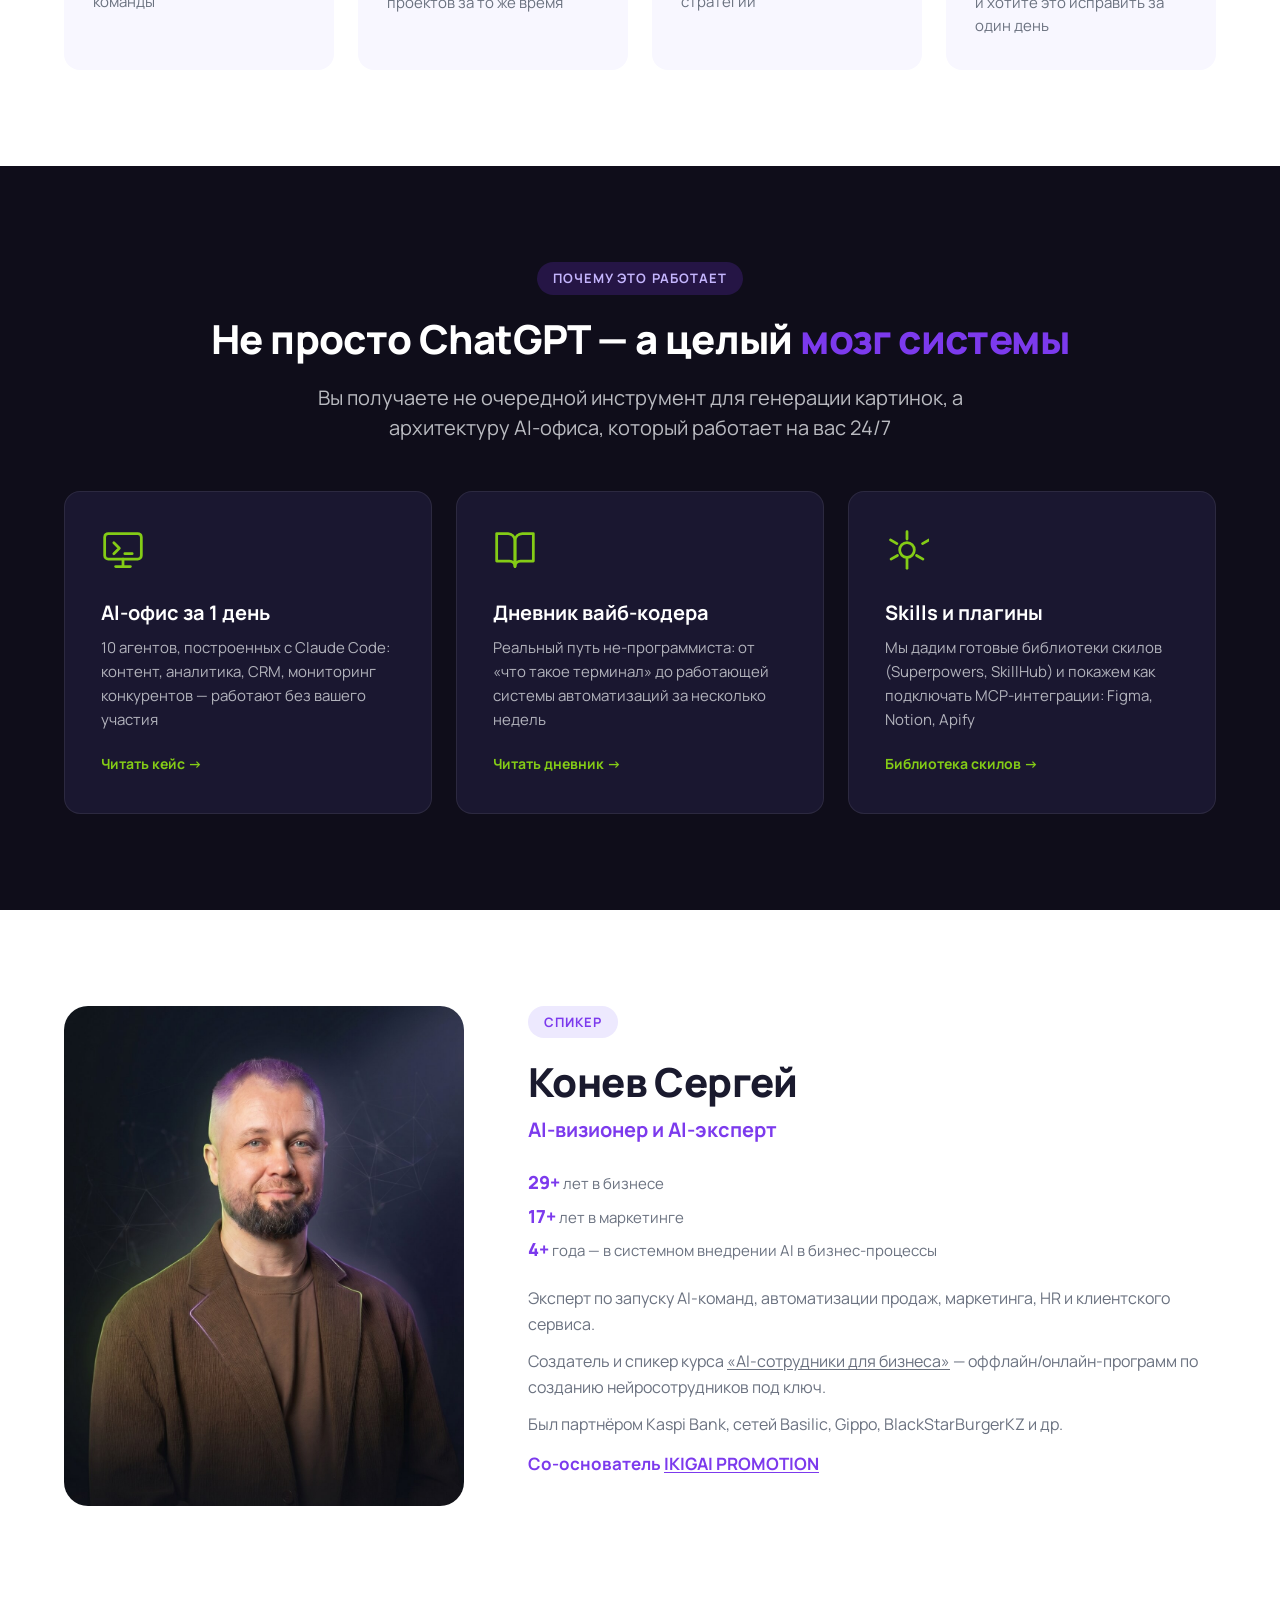
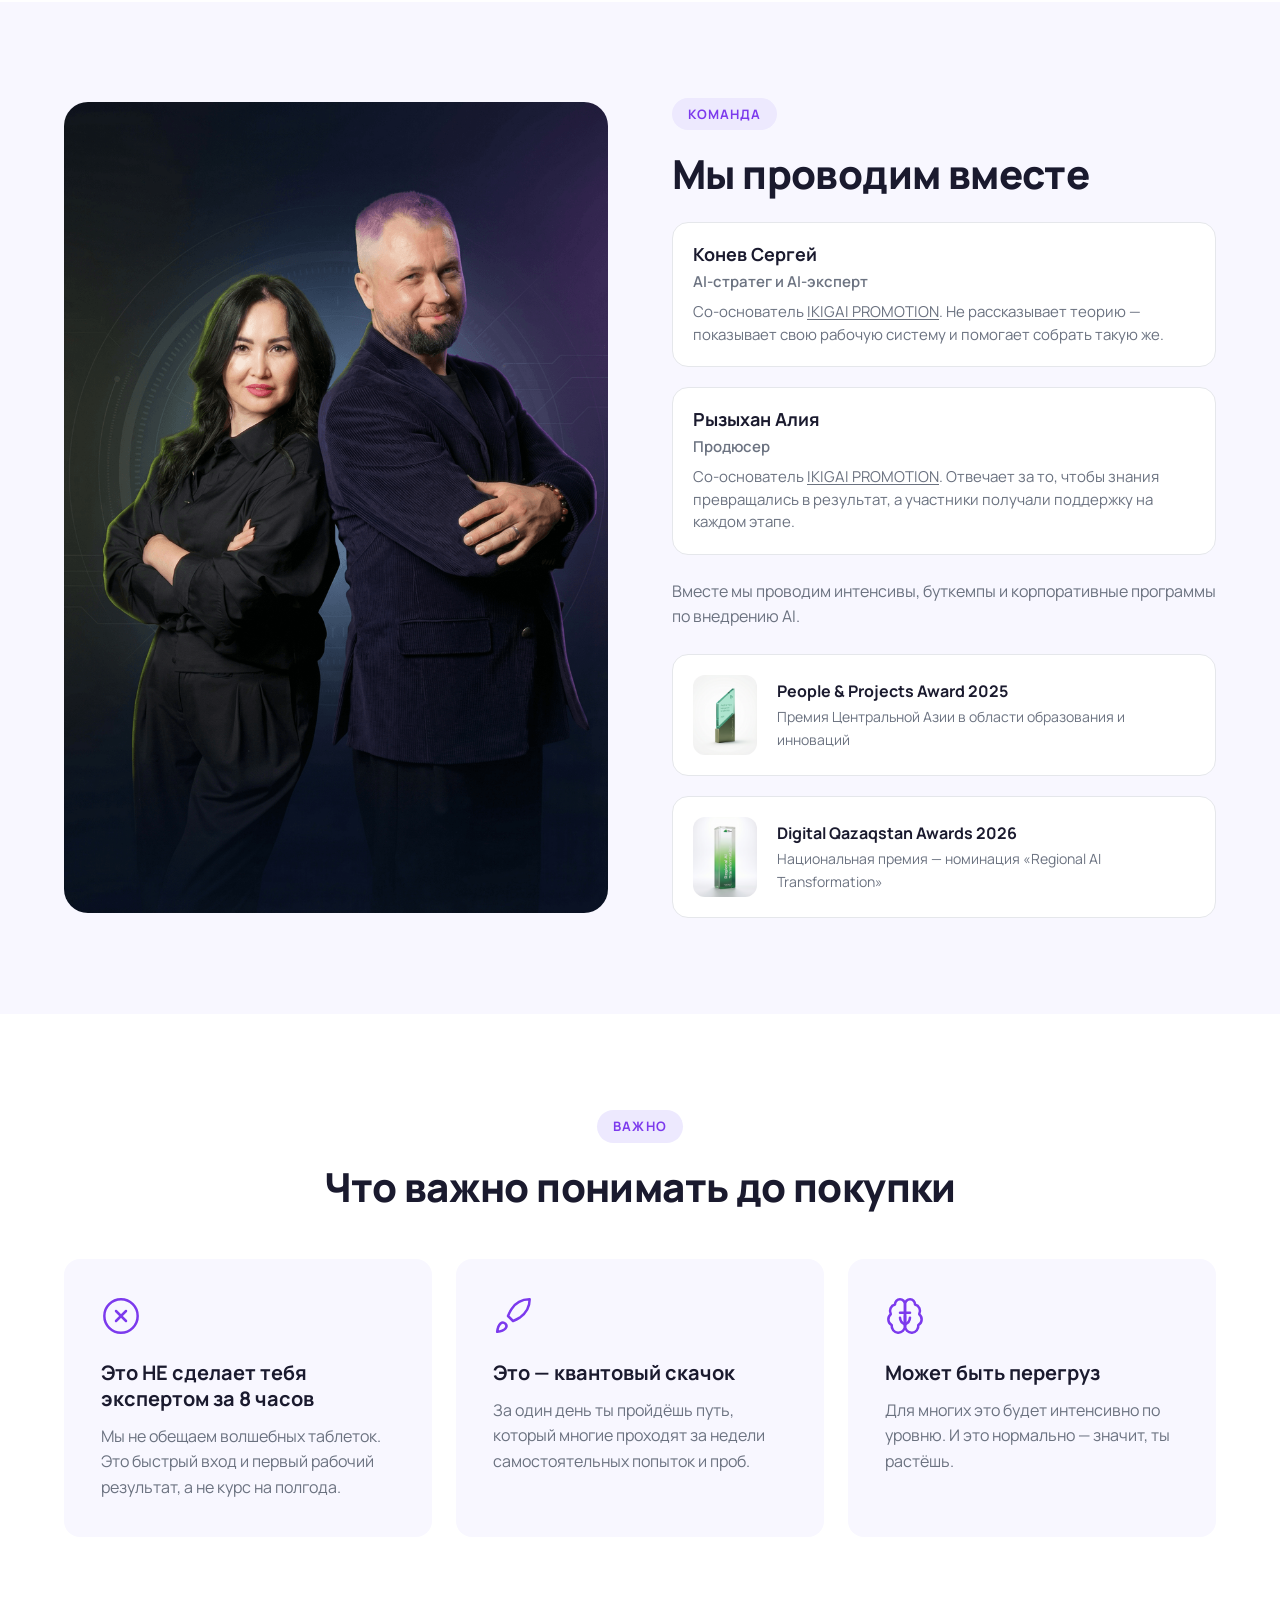
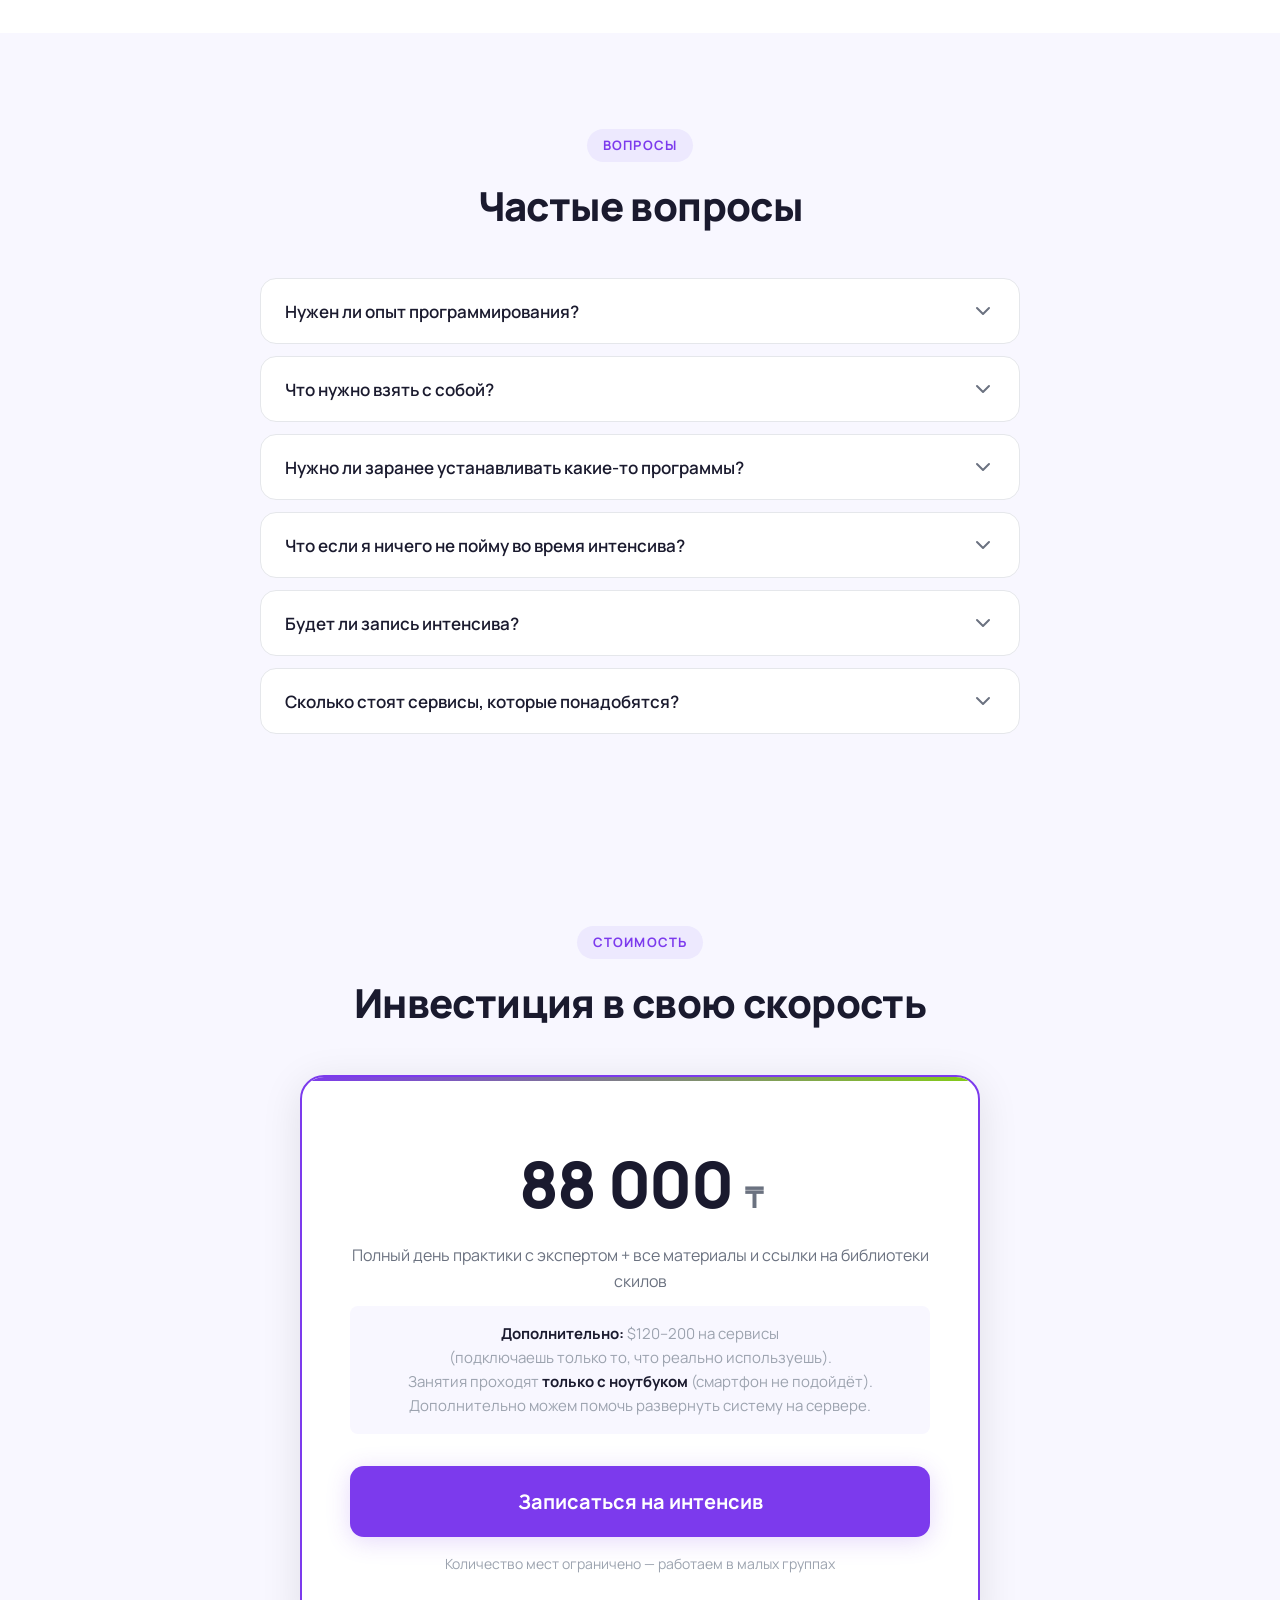
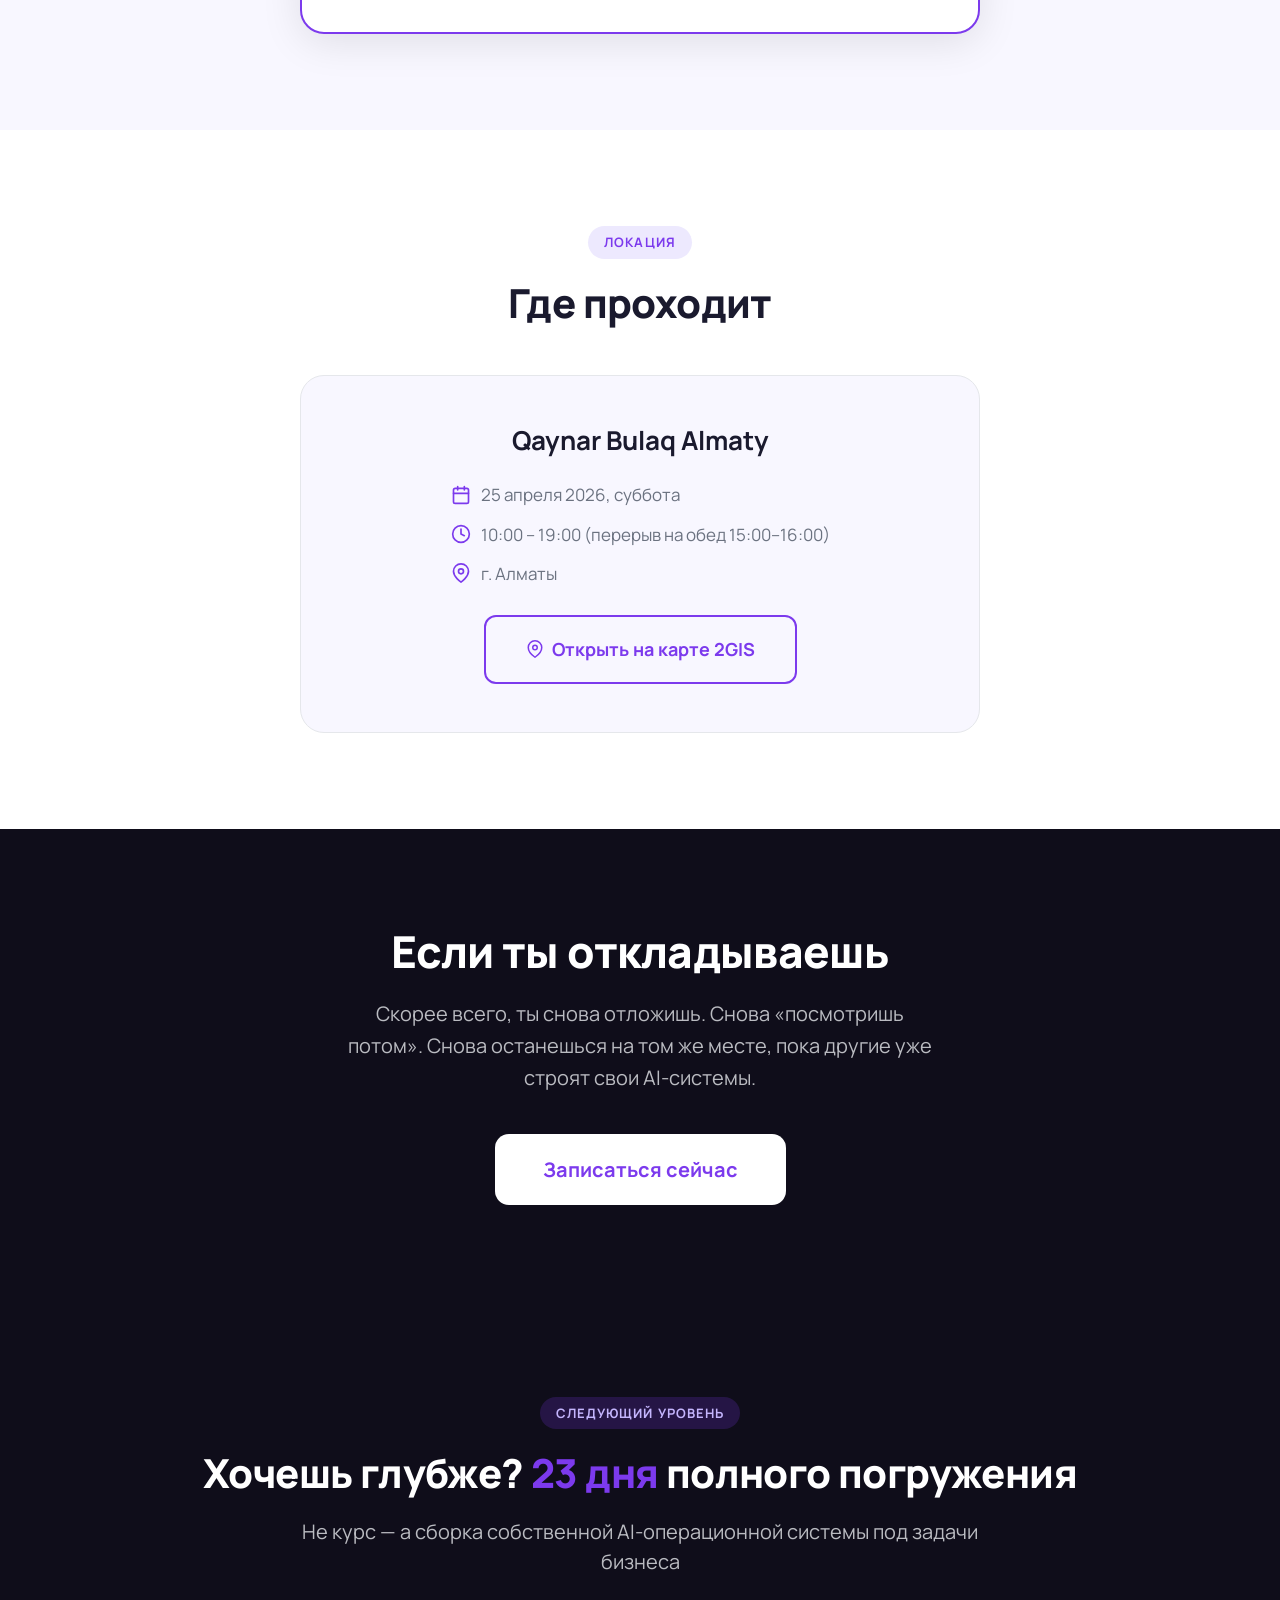
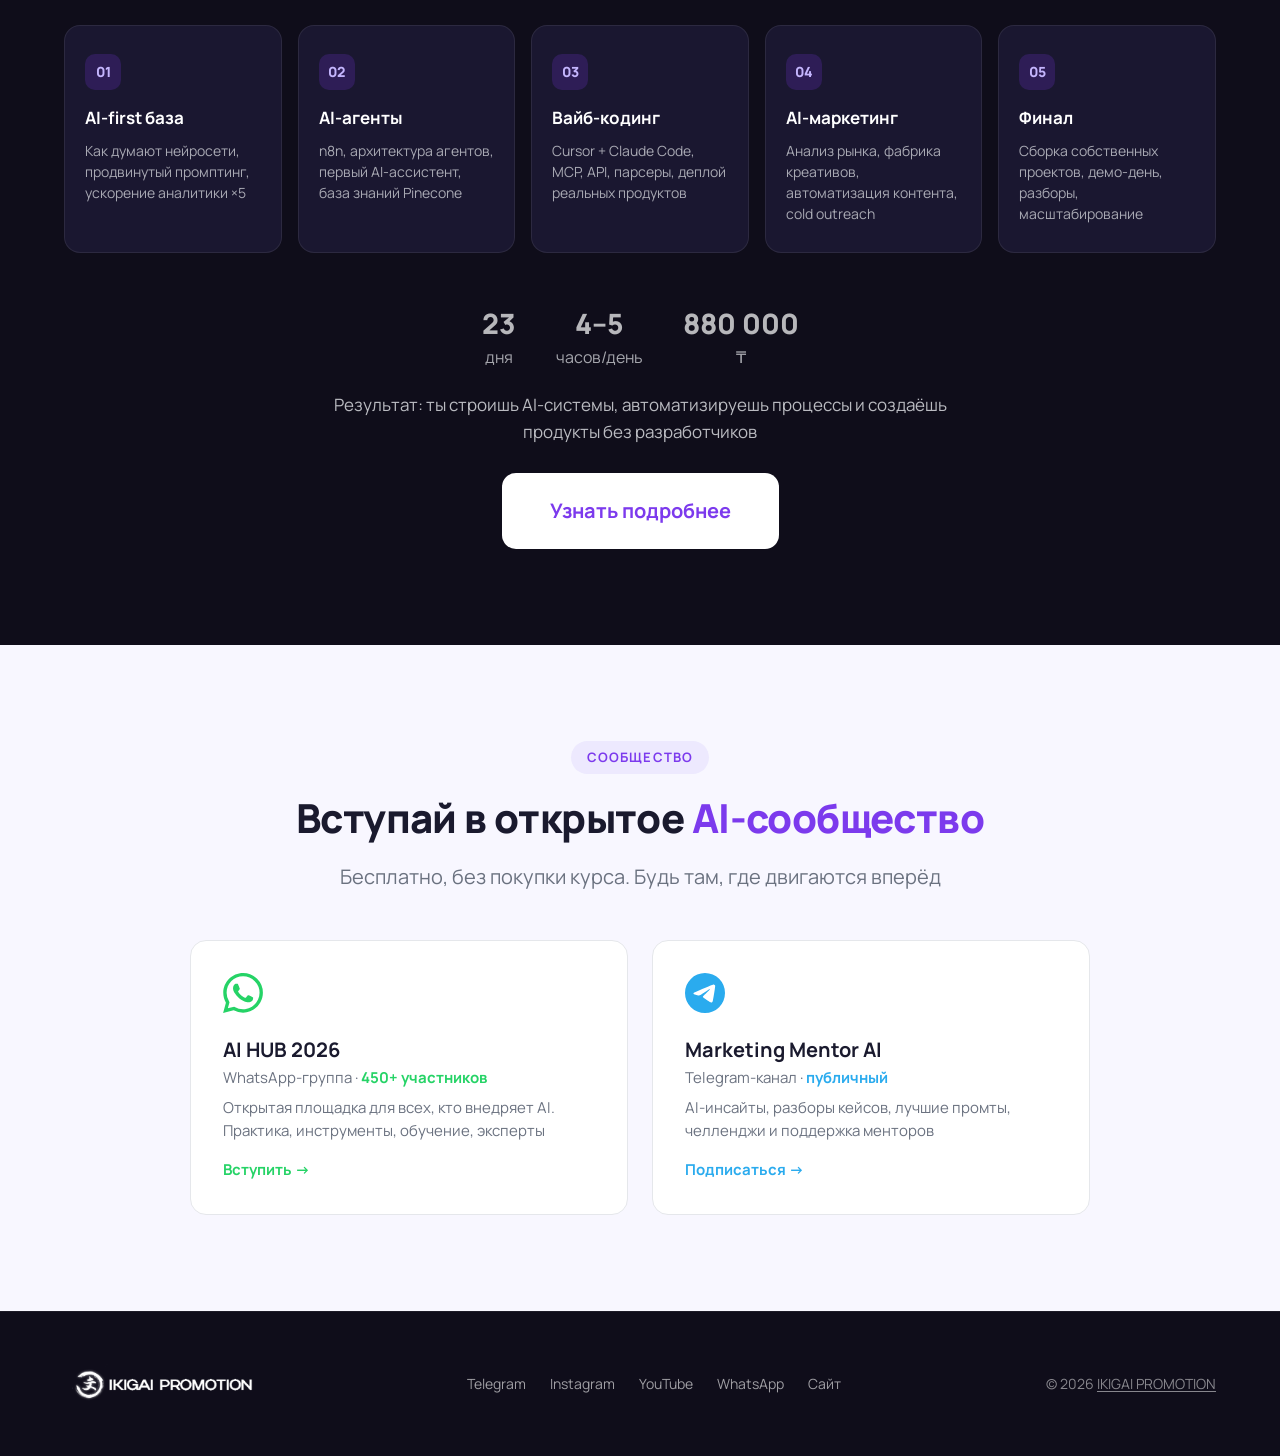
==== commit 389e781a: "fix: пятница → суббота (25 апреля 2026)" ====
--- a/index.html
+++ b/index.html
@@ -625,7 +625,7 @@
           <div class="venue__details">
             <div class="venue__detail">
               <svg width="20" height="20" viewBox="0 0 24 24" fill="none" stroke="currentColor" stroke-width="2" stroke-linecap="round" stroke-linejoin="round"><rect x="3" y="4" width="18" height="18" rx="2" ry="2"/><line x1="16" y1="2" x2="16" y2="6"/><line x1="8" y1="2" x2="8" y2="6"/><line x1="3" y1="10" x2="21" y2="10"/></svg>
-              <span>25 апреля 2026, пятница</span>
+              <span>25 апреля 2026, суббота</span>
             </div>
             <div class="venue__detail">
               <svg width="20" height="20" viewBox="0 0 24 24" fill="none" stroke="currentColor" stroke-width="2" stroke-linecap="round" stroke-linejoin="round"><circle cx="12" cy="12" r="10"/><polyline points="12 6 12 12 16 14"/></svg>
